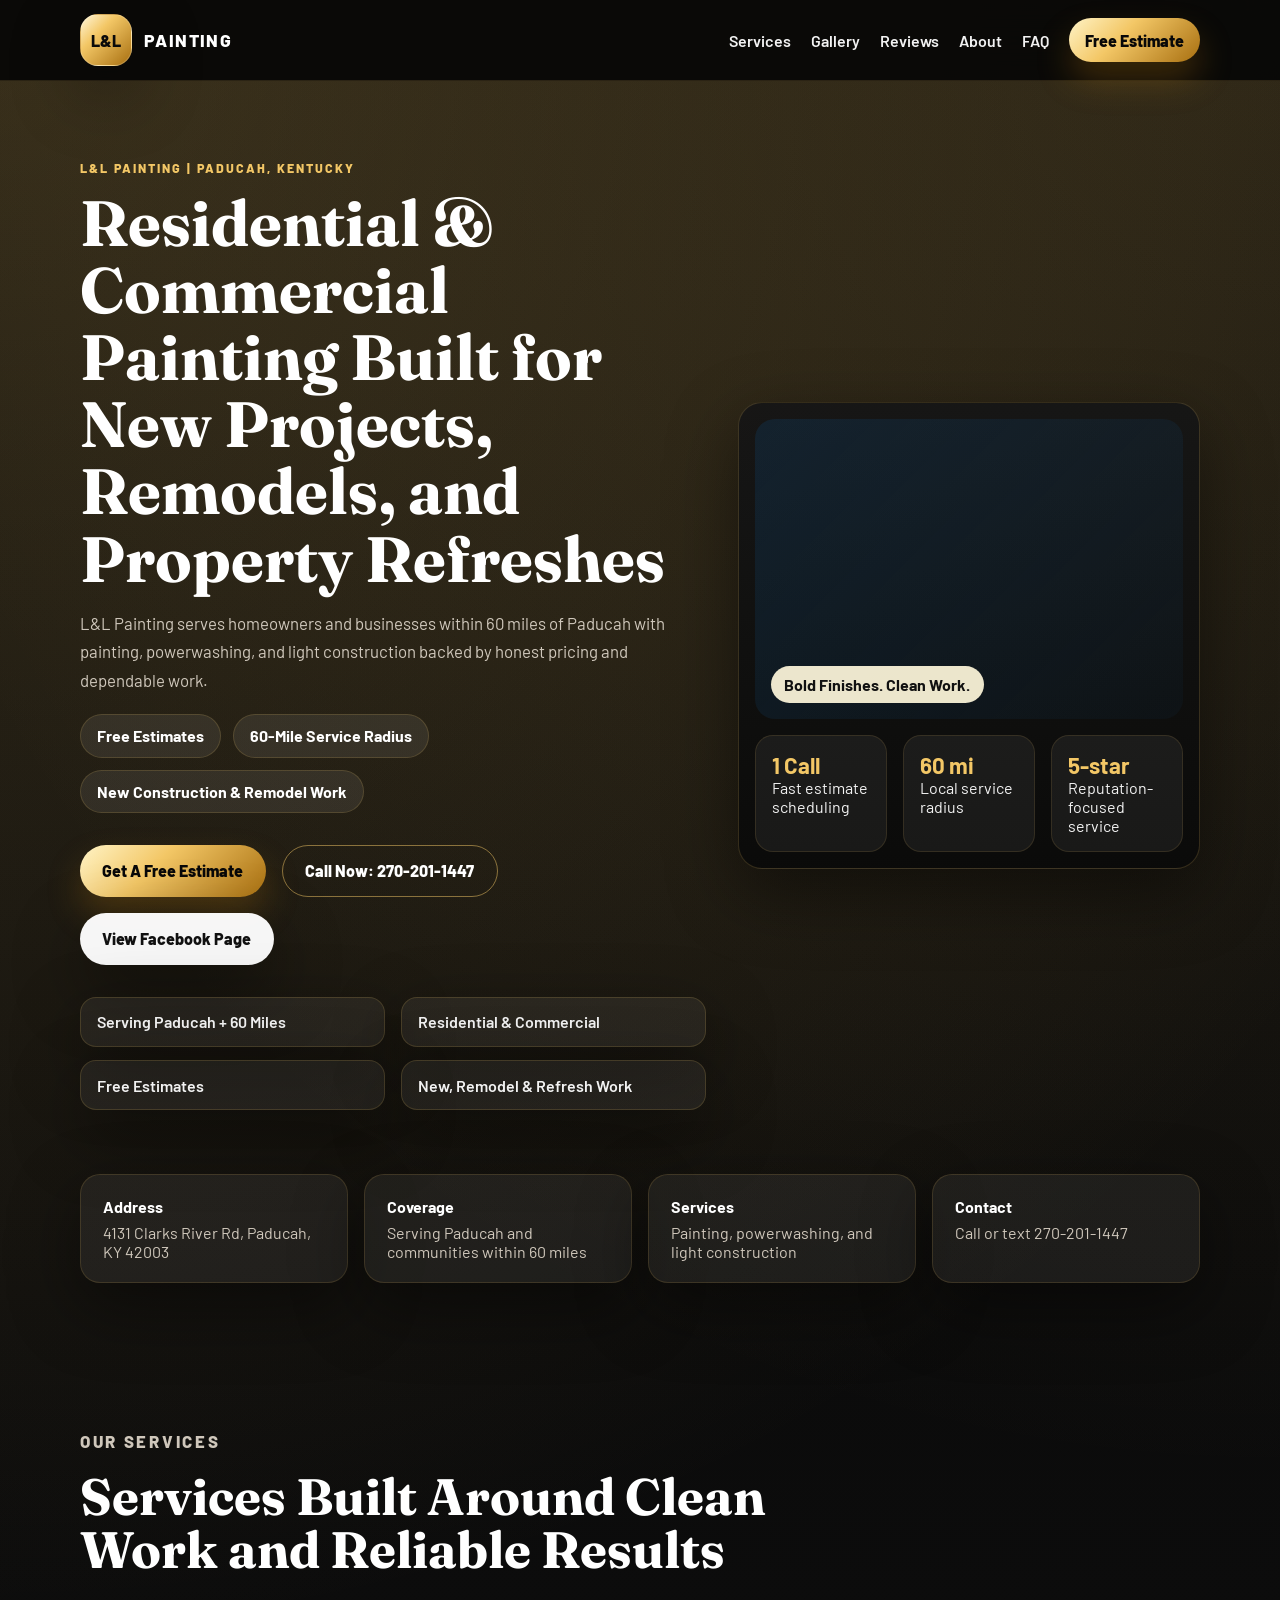
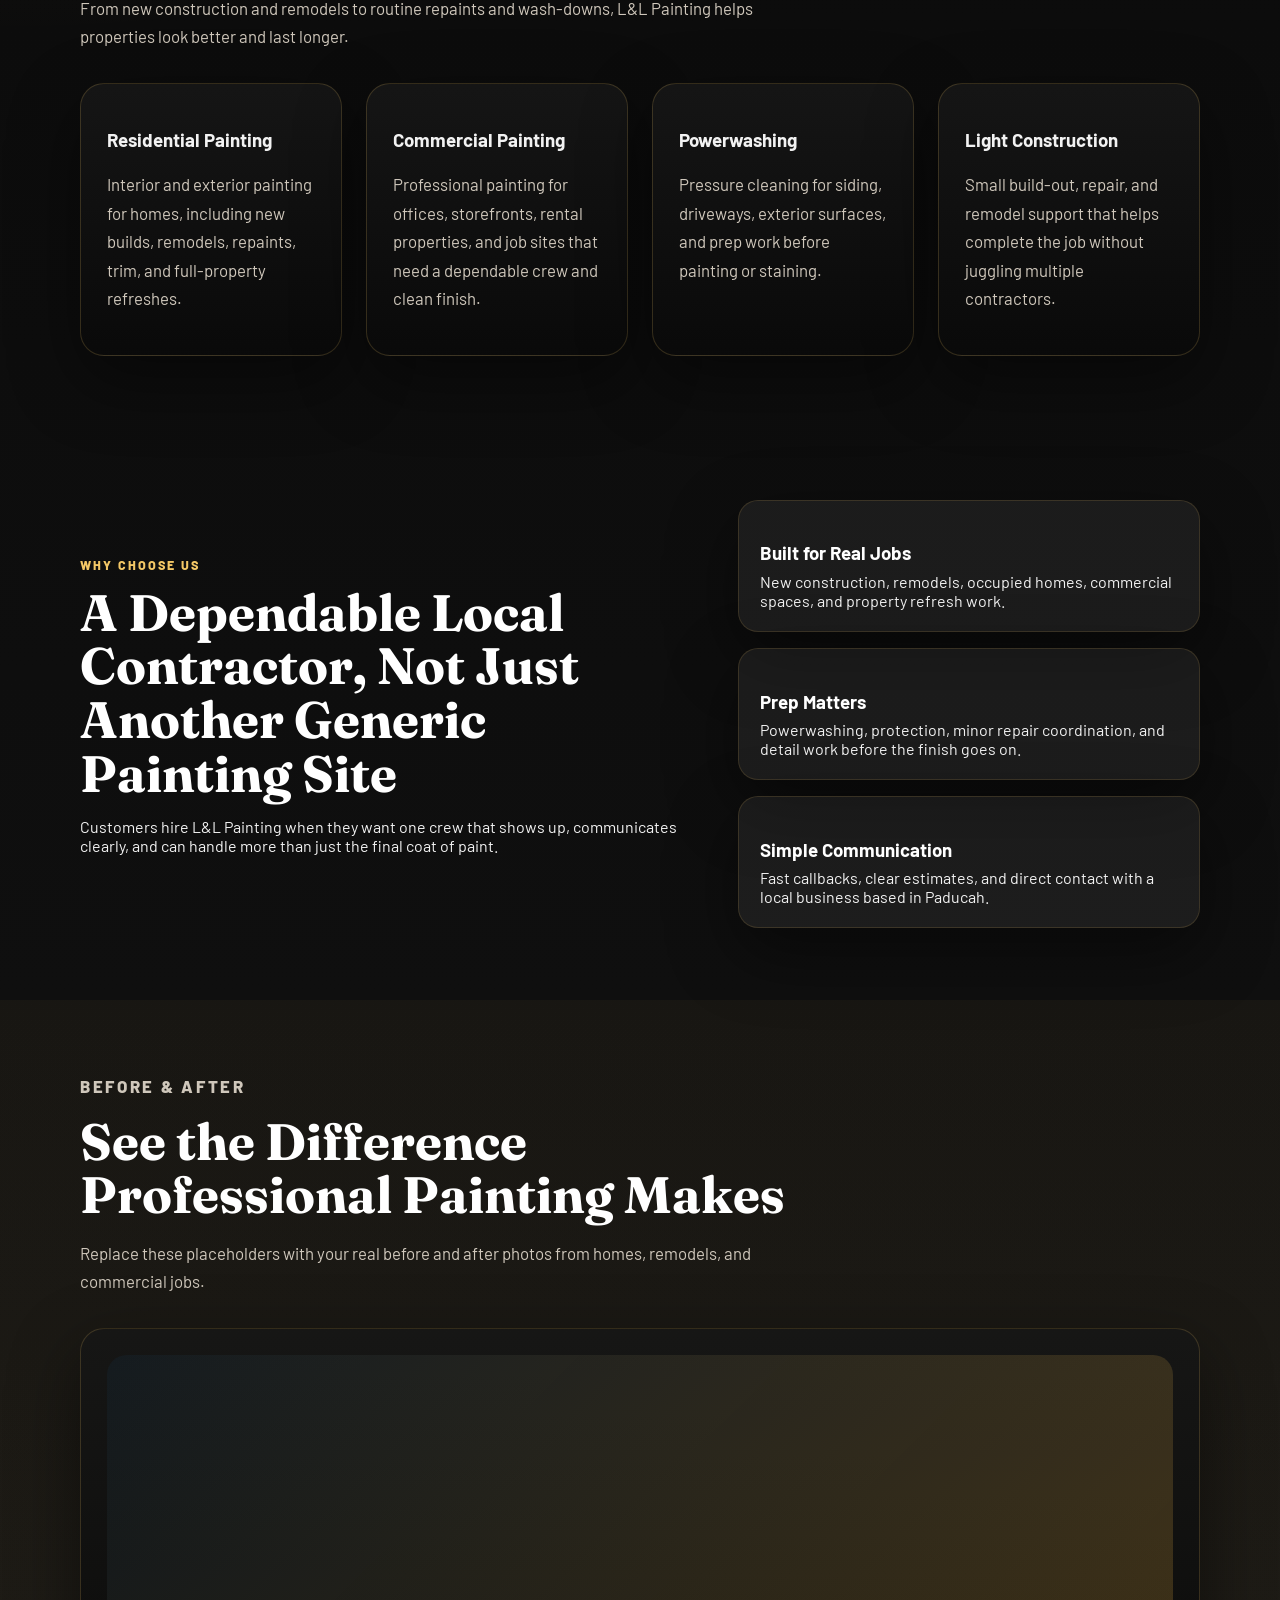
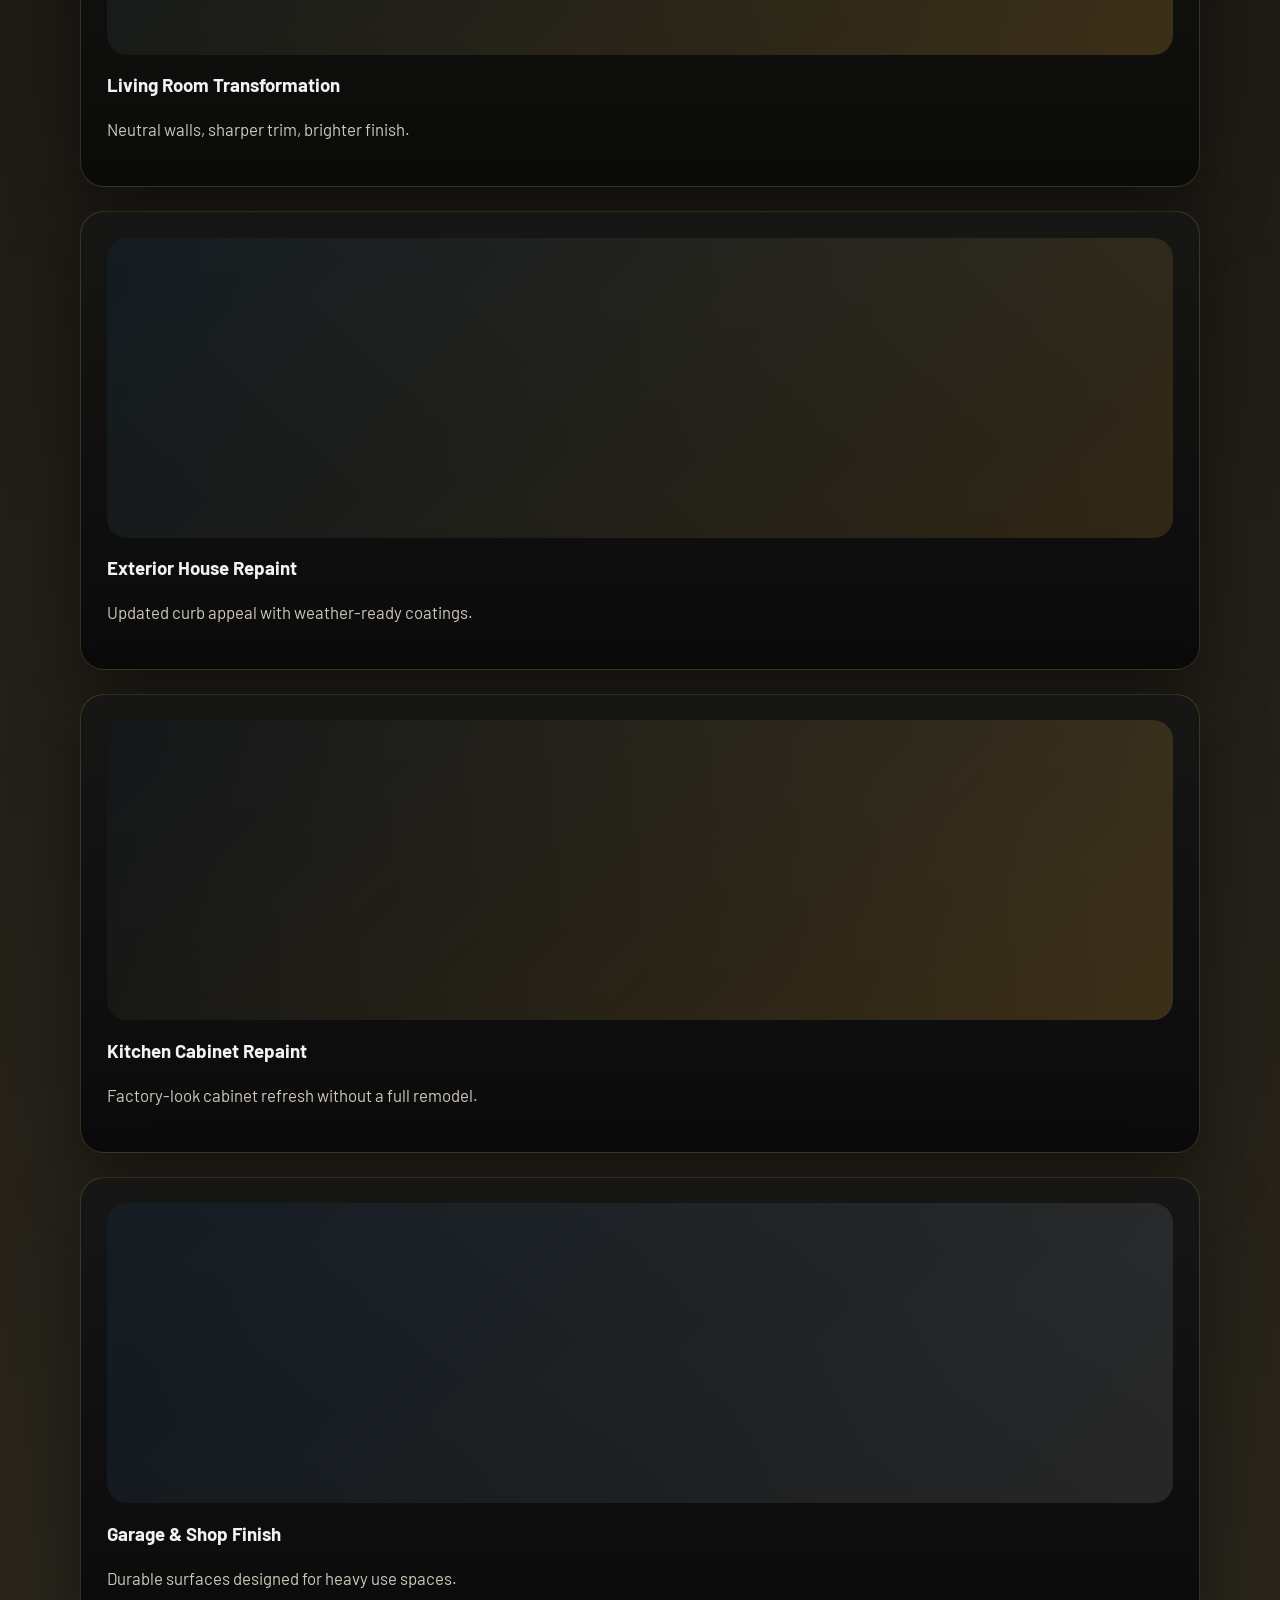
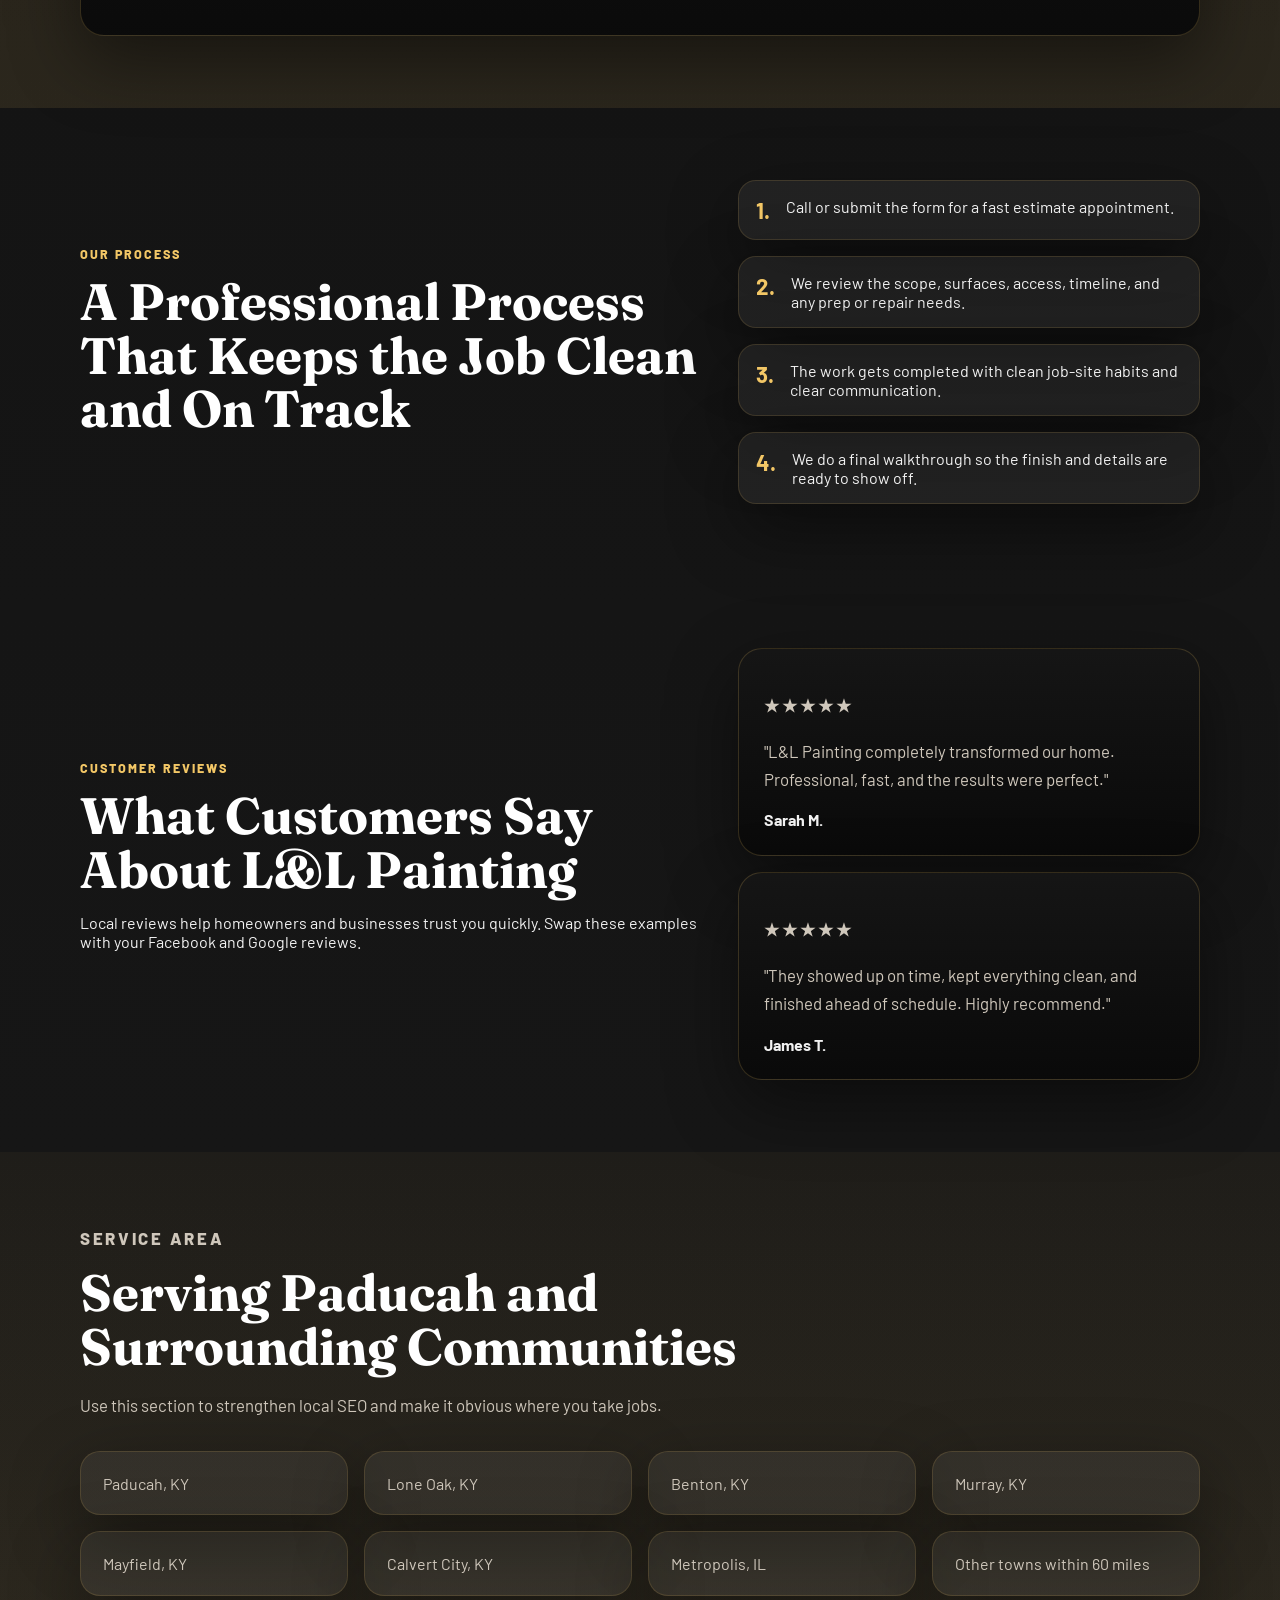
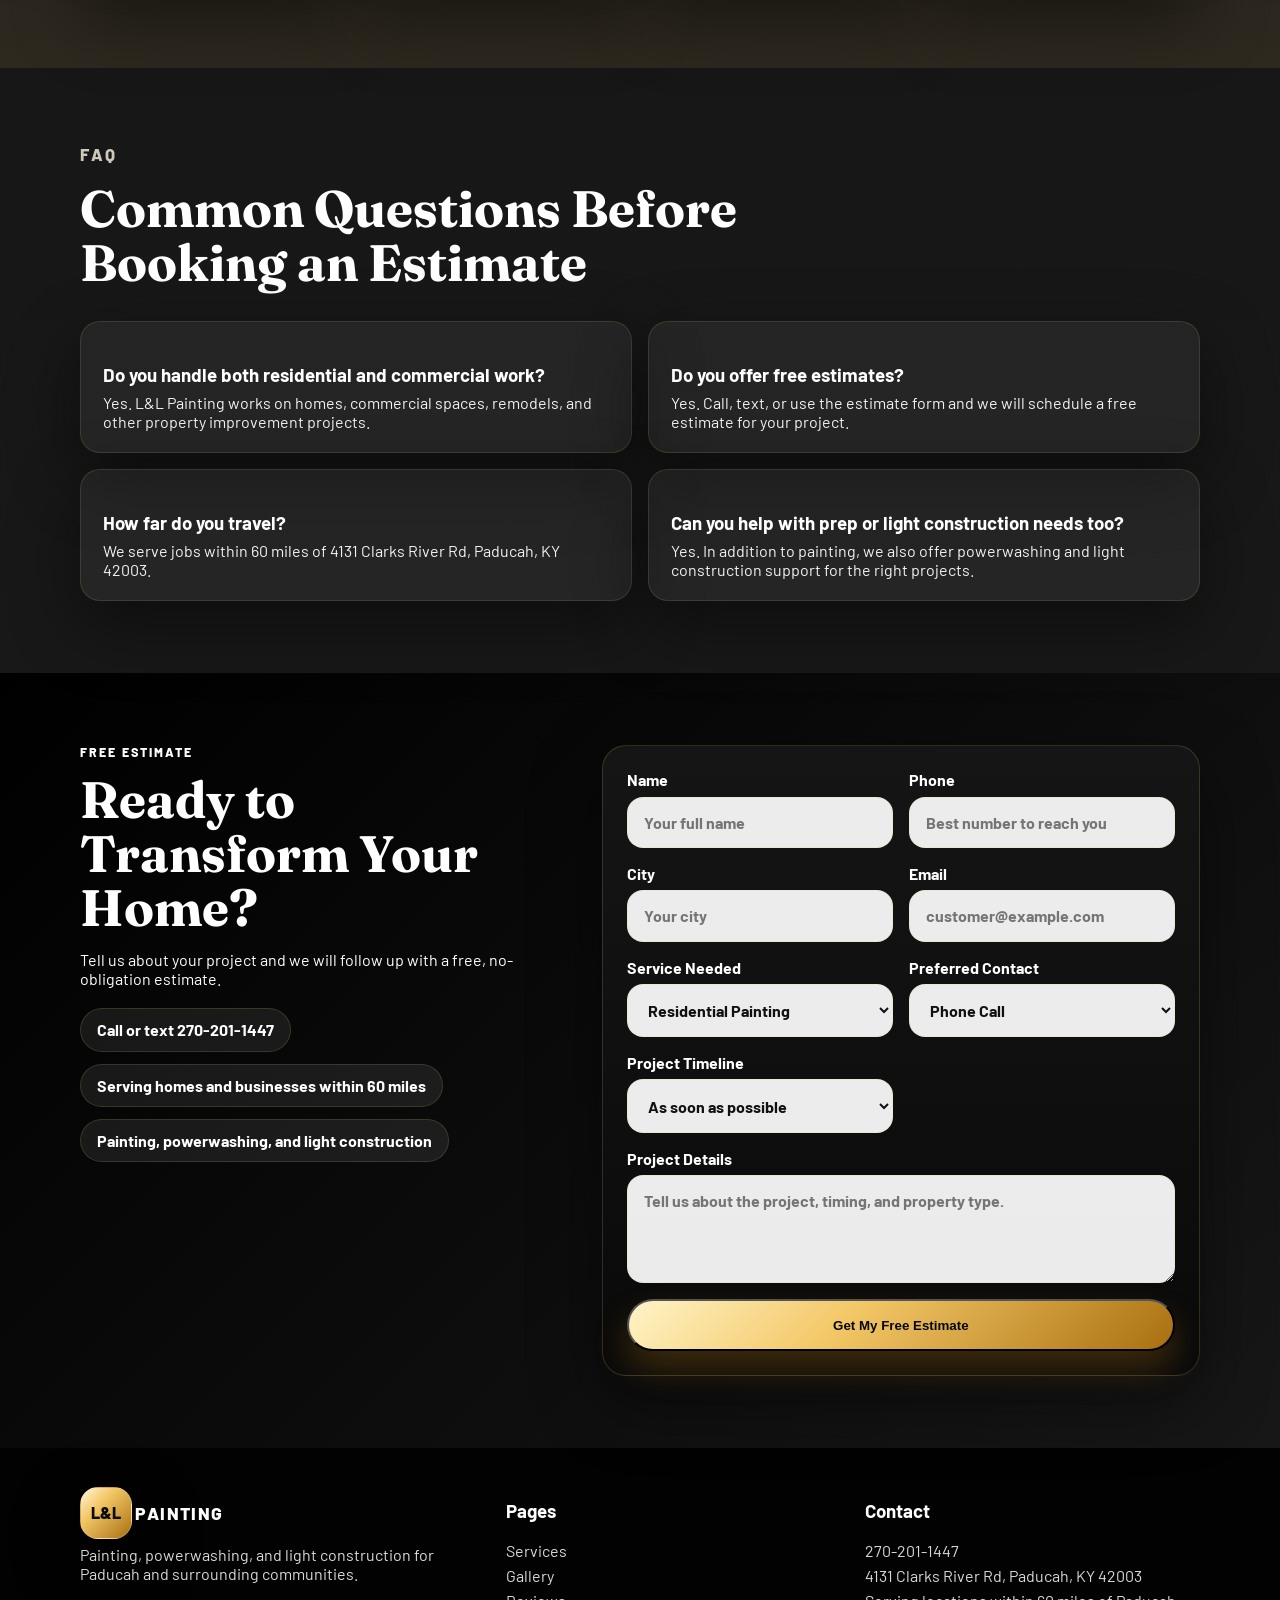
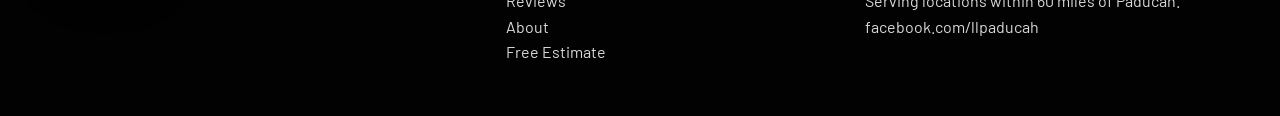
==== index.html @ e2dd5015 "Add files via upload" ====
<!DOCTYPE html>
<html lang="en">
<head>
  <meta charset="UTF-8">
  <meta name="viewport" content="width=device-width, initial-scale=1.0">
  <title>L&amp;L Painting | Painting, Powerwashing &amp; Light Construction in Paducah, KY</title>
  <meta name="description" content="L&amp;L Painting serves Paducah, KY and locations within 60 miles with residential and commercial painting, new and remodel work, powerwashing, and light construction.">
  <meta name="theme-color" content="#103a5d">
  <meta property="og:title" content="L&amp;L Painting | Residential &amp; Commercial Painting in Paducah, KY">
  <meta property="og:description" content="Painting, powerwashing, and light construction for residential and commercial projects within 60 miles of Paducah.">
  <meta property="og:type" content="website">
  <link rel="preconnect" href="https://fonts.googleapis.com">
  <link rel="preconnect" href="https://fonts.gstatic.com" crossorigin>
  <link href="https://fonts.googleapis.com/css2?family=Barlow:wght@400;500;600;700;800&family=Fraunces:wght@600;700&display=swap" rel="stylesheet">
  <link rel="stylesheet" href="styles.css">
  <script type="application/ld+json">
    {
      "@context": "https://schema.org",
      "@type": "HousePainter",
      "name": "L&L Painting",
      "description": "Residential and commercial painting, powerwashing, and light construction in Paducah, Kentucky and surrounding areas within 60 miles.",
      "telephone": "+1-270-201-1447",
      "areaServed": "Within 60 miles of 4131 Clarks River Rd, Paducah, KY 42003",
      "address": {
        "@type": "PostalAddress",
        "streetAddress": "4131 Clarks River Rd",
        "addressLocality": "Paducah",
        "addressRegion": "KY",
        "postalCode": "42003",
        "addressCountry": "US"
      },
      "url": "https://www.llpainting.com"
    }
  </script>
</head>
<body>
  <div class="site-shell">
    <header class="site-header">
      <div class="container nav-wrap">
        <a class="brand" href="index.html">
          <span class="brand-mark">L&amp;L</span>
          <span class="brand-text">Painting</span>
        </a>
        <button class="nav-toggle" type="button" aria-expanded="false" aria-controls="site-nav">
          <span></span>
          <span></span>
          <span></span>
        </button>
        <nav class="site-nav" id="site-nav">
          <a href="services.html">Services</a>
          <a href="gallery.html">Gallery</a>
          <a href="reviews.html">Reviews</a>
          <a href="about.html">About</a>
          <a href="#faq">FAQ</a>
          <a href="estimate.html" class="button button-small">Free Estimate</a>
        </nav>
      </div>
    </header>

    <main>
      <section class="hero">
        <div class="container hero-grid">
          <div class="hero-copy">
            <p class="eyebrow">L&amp;L Painting | Paducah, Kentucky</p>
            <h1>Residential &amp; Commercial Painting Built for New Projects, Remodels, and Property Refreshes</h1>
            <p class="hero-text">L&amp;L Painting serves homeowners and businesses within 60 miles of Paducah with painting, powerwashing, and light construction backed by honest pricing and dependable work.</p>
            <div class="hero-badges">
              <span>Free Estimates</span>
              <span>60-Mile Service Radius</span>
              <span>New Construction &amp; Remodel Work</span>
            </div>
            <div class="hero-actions">
              <a class="button" href="estimate.html">Get A Free Estimate</a>
              <a class="button button-secondary" href="tel:+12702011447">Call Now: 270-201-1447</a>
              <a class="button button-light" href="https://www.facebook.com/llpaducah" target="_blank" rel="noreferrer">View Facebook Page</a>
            </div>
            <ul class="trust-list">
              <li>Serving Paducah + 60 Miles</li>
              <li>Residential &amp; Commercial</li>
              <li>Free Estimates</li>
              <li>New, Remodel &amp; Refresh Work</li>
            </ul>
          </div>
          <div class="hero-card">
            <div class="hero-photo photo-home">
              <span>Bold Finishes. Clean Work.</span>
            </div>
            <div class="hero-stats">
              <article>
                <strong>1 Call</strong>
                <span>Fast estimate scheduling</span>
              </article>
              <article>
                <strong>60 mi</strong>
                <span>Local service radius</span>
              </article>
              <article>
                <strong>5-star</strong>
                <span>Reputation-focused service</span>
              </article>
            </div>
          </div>
        </div>
      </section>

      <section class="section trust-strip">
        <div class="container trust-strip-grid">
          <article>
            <strong>Address</strong>
            <span>4131 Clarks River Rd, Paducah, KY 42003</span>
          </article>
          <article>
            <strong>Coverage</strong>
            <span>Serving Paducah and communities within 60 miles</span>
          </article>
          <article>
            <strong>Services</strong>
            <span>Painting, powerwashing, and light construction</span>
          </article>
          <article>
            <strong>Contact</strong>
            <span>Call or text 270-201-1447</span>
          </article>
        </div>
      </section>

      <section class="section">
        <div class="container">
          <div class="section-heading">
            <p class="eyebrow">Our Services</p>
            <h2>Services Built Around Clean Work and Reliable Results</h2>
            <p>From new construction and remodels to routine repaints and wash-downs, L&amp;L Painting helps properties look better and last longer.</p>
          </div>
          <div class="card-grid four-up">
            <article class="service-card">
              <h3>Residential Painting</h3>
              <p>Interior and exterior painting for homes, including new builds, remodels, repaints, trim, and full-property refreshes.</p>
            </article>
            <article class="service-card">
              <h3>Commercial Painting</h3>
              <p>Professional painting for offices, storefronts, rental properties, and job sites that need a dependable crew and clean finish.</p>
            </article>
            <article class="service-card">
              <h3>Powerwashing</h3>
              <p>Pressure cleaning for siding, driveways, exterior surfaces, and prep work before painting or staining.</p>
            </article>
            <article class="service-card">
              <h3>Light Construction</h3>
              <p>Small build-out, repair, and remodel support that helps complete the job without juggling multiple contractors.</p>
            </article>
          </div>
        </div>
      </section>

      <section class="section">
        <div class="container split">
          <div>
            <p class="eyebrow">Why Choose Us</p>
            <h2>A Dependable Local Contractor, Not Just Another Generic Painting Site</h2>
            <p>Customers hire L&amp;L Painting when they want one crew that shows up, communicates clearly, and can handle more than just the final coat of paint.</p>
          </div>
          <div class="feature-stack">
            <article class="feature-card">
              <h3>Built for Real Jobs</h3>
              <p>New construction, remodels, occupied homes, commercial spaces, and property refresh work.</p>
            </article>
            <article class="feature-card">
              <h3>Prep Matters</h3>
              <p>Powerwashing, protection, minor repair coordination, and detail work before the finish goes on.</p>
            </article>
            <article class="feature-card">
              <h3>Simple Communication</h3>
              <p>Fast callbacks, clear estimates, and direct contact with a local business based in Paducah.</p>
            </article>
          </div>
        </div>
      </section>

      <section class="section section-accent">
        <div class="container">
          <div class="section-heading">
            <p class="eyebrow">Before &amp; After</p>
            <h2>See the Difference Professional Painting Makes</h2>
            <p>Replace these placeholders with your real before and after photos from homes, remodels, and commercial jobs.</p>
          </div>
          <div class="gallery-grid">
            <article class="gallery-card">
              <div class="gallery-photo photo-living"></div>
              <h3>Living Room Transformation</h3>
              <p>Neutral walls, sharper trim, brighter finish.</p>
            </article>
            <article class="gallery-card">
              <div class="gallery-photo photo-exterior"></div>
              <h3>Exterior House Repaint</h3>
              <p>Updated curb appeal with weather-ready coatings.</p>
            </article>
            <article class="gallery-card">
              <div class="gallery-photo photo-cabinet"></div>
              <h3>Kitchen Cabinet Repaint</h3>
              <p>Factory-look cabinet refresh without a full remodel.</p>
            </article>
            <article class="gallery-card">
              <div class="gallery-photo photo-garage"></div>
              <h3>Garage &amp; Shop Finish</h3>
              <p>Durable surfaces designed for heavy use spaces.</p>
            </article>
          </div>
        </div>
      </section>

      <section class="section">
        <div class="container split">
          <div>
            <p class="eyebrow">Our Process</p>
            <h2>A Professional Process That Keeps the Job Clean and On Track</h2>
          </div>
          <div class="steps">
            <article><strong>1.</strong><span>Call or submit the form for a fast estimate appointment.</span></article>
            <article><strong>2.</strong><span>We review the scope, surfaces, access, timeline, and any prep or repair needs.</span></article>
            <article><strong>3.</strong><span>The work gets completed with clean job-site habits and clear communication.</span></article>
            <article><strong>4.</strong><span>We do a final walkthrough so the finish and details are ready to show off.</span></article>
          </div>
        </div>
      </section>

      <section class="section">
        <div class="container split">
          <div>
            <p class="eyebrow">Customer Reviews</p>
            <h2>What Customers Say About L&amp;L Painting</h2>
            <p>Local reviews help homeowners and businesses trust you quickly. Swap these examples with your Facebook and Google reviews.</p>
          </div>
          <div class="review-stack">
            <article class="review-card">
              <p class="stars">★★★★★</p>
              <p>"L&amp;L Painting completely transformed our home. Professional, fast, and the results were perfect."</p>
              <strong>Sarah M.</strong>
            </article>
            <article class="review-card">
              <p class="stars">★★★★★</p>
              <p>"They showed up on time, kept everything clean, and finished ahead of schedule. Highly recommend."</p>
              <strong>James T.</strong>
            </article>
          </div>
        </div>
      </section>

      <section class="section section-accent">
        <div class="container">
          <div class="section-heading">
            <p class="eyebrow">Service Area</p>
            <h2>Serving Paducah and Surrounding Communities</h2>
            <p>Use this section to strengthen local SEO and make it obvious where you take jobs.</p>
          </div>
          <div class="location-grid">
            <article class="location-card">Paducah, KY</article>
            <article class="location-card">Lone Oak, KY</article>
            <article class="location-card">Benton, KY</article>
            <article class="location-card">Murray, KY</article>
            <article class="location-card">Mayfield, KY</article>
            <article class="location-card">Calvert City, KY</article>
            <article class="location-card">Metropolis, IL</article>
            <article class="location-card">Other towns within 60 miles</article>
          </div>
        </div>
      </section>

      <section class="section" id="faq">
        <div class="container">
          <div class="section-heading">
            <p class="eyebrow">FAQ</p>
            <h2>Common Questions Before Booking an Estimate</h2>
          </div>
          <div class="faq-list">
            <article class="faq-card">
              <h3>Do you handle both residential and commercial work?</h3>
              <p>Yes. L&amp;L Painting works on homes, commercial spaces, remodels, and other property improvement projects.</p>
            </article>
            <article class="faq-card">
              <h3>Do you offer free estimates?</h3>
              <p>Yes. Call, text, or use the estimate form and we will schedule a free estimate for your project.</p>
            </article>
            <article class="faq-card">
              <h3>How far do you travel?</h3>
              <p>We serve jobs within 60 miles of 4131 Clarks River Rd, Paducah, KY 42003.</p>
            </article>
            <article class="faq-card">
              <h3>Can you help with prep or light construction needs too?</h3>
              <p>Yes. In addition to painting, we also offer powerwashing and light construction support for the right projects.</p>
            </article>
          </div>
        </div>
      </section>

      <section class="section section-dark">
        <div class="container cta-band">
          <div>
            <p class="eyebrow">Free Estimate</p>
            <h2>Ready to Transform Your Home?</h2>
            <p>Tell us about your project and we will follow up with a free, no-obligation estimate.</p>
            <ul class="cta-points">
              <li>Call or text 270-201-1447</li>
              <li>Serving homes and businesses within 60 miles</li>
              <li>Painting, powerwashing, and light construction</li>
            </ul>
          </div>
          <form class="lead-form" action="https://formsubmit.co/qrcmaxon@gmail.com" method="POST">
            <input type="hidden" name="_subject" value="New L&L Painting Lead">
            <input type="hidden" name="_captcha" value="false">
            <label>
              Name
              <input type="text" name="name" placeholder="Your full name" required>
            </label>
            <label>
              Phone
              <input type="tel" name="phone" placeholder="Best number to reach you" required>
            </label>
            <label>
              City
              <input type="text" name="city" placeholder="Your city" required>
            </label>
            <label>
              Email
              <input type="email" name="email" placeholder="customer@example.com">
            </label>
            <label>
              Service Needed
              <select name="service">
                <option>Residential Painting</option>
                <option>Commercial Painting</option>
                <option>New Construction Painting</option>
                <option>Remodel Painting</option>
                <option>Powerwashing</option>
                <option>Light Construction</option>
              </select>
            </label>
            <label>
              Preferred Contact
              <select name="preferred_contact">
                <option>Phone Call</option>
                <option>Text Message</option>
                <option>Email</option>
              </select>
            </label>
            <label>
              Project Timeline
              <select name="timeline">
                <option>As soon as possible</option>
                <option>Within 2 weeks</option>
                <option>This month</option>
                <option>Just gathering quotes</option>
              </select>
            </label>
            <label class="full-width">
              Project Details
              <textarea name="details" rows="4" placeholder="Tell us about the project, timing, and property type."></textarea>
            </label>
            <button class="button full-width" type="submit">Get My Free Estimate</button>
          </form>
        </div>
      </section>
    </main>

    <footer class="site-footer">
      <div class="container footer-grid">
        <div>
          <a class="brand" href="index.html">
            <span class="brand-mark">L&amp;L</span>
            <span class="brand-text">Painting</span>
          </a>
          <p>Painting, powerwashing, and light construction for Paducah and surrounding communities.</p>
        </div>
        <div>
          <h3>Pages</h3>
          <a href="services.html">Services</a>
          <a href="gallery.html">Gallery</a>
          <a href="reviews.html">Reviews</a>
          <a href="about.html">About</a>
          <a href="estimate.html">Free Estimate</a>
        </div>
        <div>
          <h3>Contact</h3>
          <a href="tel:+12702011447">270-201-1447</a>
          <p>4131 Clarks River Rd, Paducah, KY 42003</p>
          <p>Serving locations within 60 miles of Paducah.</p>
          <a href="https://www.facebook.com/llpaducah" target="_blank" rel="noreferrer">facebook.com/llpaducah</a>
        </div>
      </div>
    </footer>
  </div>
  <div class="mobile-cta">
    <a href="tel:+12702011447">Call Now</a>
    <a href="sms:+12702011447">Text Quote</a>
    <a href="estimate.html">Free Estimate</a>
  </div>
  <script src="script.js"></script>
</body>
</html>
---- styles.css ----
:root {
  --navy: #d8ae49;
  --navy-deep: #050505;
  --gold: #f3c766;
  --gold-deep: #a86f10;
  --cream: #171717;
  --white: #ffffff;
  --ink: #f2f2f2;
  --muted: #cfc7bb;
  --line: rgba(243, 199, 102, 0.18);
  --shadow: 0 24px 70px rgba(0, 0, 0, 0.45);
  --radius: 24px;
}

* {
  box-sizing: border-box;
}

html {
  scroll-behavior: smooth;
}

body {
  margin: 0;
  font-family: "Barlow", sans-serif;
  color: var(--ink);
  background:
    radial-gradient(circle at top left, rgba(243, 199, 102, 0.2), transparent 20%),
    radial-gradient(circle at top right, rgba(243, 199, 102, 0.14), transparent 18%),
    linear-gradient(180deg, #070707 0%, #111111 40%, #1a1a1a 100%);
}

a {
  color: inherit;
  text-decoration: none;
}

img {
  max-width: 100%;
}

.container {
  width: min(1120px, calc(100% - 2rem));
  margin: 0 auto;
}

.narrow {
  width: min(760px, 100%);
}

.site-header {
  position: sticky;
  top: 0;
  z-index: 20;
  background: rgba(6, 6, 6, 0.9);
  backdrop-filter: blur(18px);
  border-bottom: 1px solid rgba(243, 199, 102, 0.14);
}

.compact {
  position: relative;
}

.nav-wrap {
  display: flex;
  align-items: center;
  justify-content: space-between;
  gap: 1rem;
  min-height: 80px;
}

.brand {
  display: inline-flex;
  align-items: center;
  gap: 0.75rem;
  font-weight: 800;
  letter-spacing: 0.02em;
}

.brand-mark {
  display: inline-grid;
  place-items: center;
  width: 52px;
  height: 52px;
  border-radius: 18px;
  background: linear-gradient(135deg, #fff7db 0%, var(--gold) 35%, var(--gold-deep) 100%);
  color: #0a0a0a;
  box-shadow: var(--shadow);
  border: 1px solid rgba(255, 255, 255, 0.18);
}

.brand-text {
  font-size: 1.1rem;
  color: var(--white);
  text-transform: uppercase;
  letter-spacing: 0.08em;
}

.site-nav {
  display: flex;
  align-items: center;
  gap: 1.25rem;
  font-weight: 600;
}

.site-nav a.active {
  color: var(--gold);
}

.nav-toggle {
  display: none;
  border: 0;
  background: transparent;
  padding: 0;
}

.nav-toggle span {
  display: block;
  width: 26px;
  height: 3px;
  margin: 4px 0;
  border-radius: 99px;
  background: var(--gold);
}

.hero,
.page-hero {
  padding: 5rem 0 4rem;
}

.hero-grid,
.split {
  display: grid;
  grid-template-columns: 1.15fr 0.85fr;
  gap: 2rem;
  align-items: center;
}

.hero-copy h1,
.page-hero h1,
.section h2,
.detail-card h2 {
  margin: 0;
  font-family: "Fraunces", serif;
  line-height: 1.05;
  color: var(--white);
}

.hero-copy h1 {
  font-size: clamp(2.8rem, 5vw, 5rem);
}

.page-hero h1,
.section h2 {
  font-size: clamp(2rem, 4vw, 3.2rem);
}

.eyebrow {
  margin: 0 0 0.85rem;
  color: var(--gold);
  text-transform: uppercase;
  letter-spacing: 0.16em;
  font-weight: 800;
  font-size: 0.78rem;
}

.hero-text,
.section-heading p,
.detail-card p,
.page-hero p,
.review-card p,
.gallery-card p,
.service-card p {
  color: var(--muted);
  font-size: 1.05rem;
  line-height: 1.7;
}

.hero-actions,
.stacked-actions {
  display: flex;
  flex-wrap: wrap;
  gap: 1rem;
  margin: 2rem 0;
}

.hero-badges,
.mini-trust,
.cta-points {
  display: flex;
  flex-wrap: wrap;
  gap: 0.75rem;
  padding: 0;
  margin: 1.25rem 0 0;
  list-style: none;
}

.hero-badges span,
.mini-trust span,
.cta-points li {
  display: inline-flex;
  align-items: center;
  padding: 0.7rem 1rem;
  border-radius: 999px;
  background: rgba(255, 255, 255, 0.08);
  border: 1px solid rgba(243, 199, 102, 0.16);
  color: var(--white);
  font-weight: 700;
}

.button {
  display: inline-flex;
  align-items: center;
  justify-content: center;
  min-height: 52px;
  padding: 0.9rem 1.4rem;
  border-radius: 999px;
  background: linear-gradient(135deg, #fff4c7 0%, var(--gold) 40%, var(--gold-deep) 100%);
  color: #080808;
  font-weight: 800;
  box-shadow: 0 18px 34px rgba(168, 111, 16, 0.32);
}

.button-secondary {
  background: transparent;
  color: var(--white);
  border: 1px solid rgba(243, 199, 102, 0.5);
  box-shadow: none;
}

.button-light {
  background: rgba(255, 255, 255, 0.96);
  color: #111111;
  box-shadow: var(--shadow);
}

.button-small {
  min-height: 44px;
  padding: 0.7rem 1rem;
}

.trust-list,
.check-list {
  display: grid;
  grid-template-columns: repeat(2, minmax(0, 1fr));
  gap: 0.85rem 1rem;
  padding: 0;
  margin: 1.5rem 0 0;
  list-style: none;
}

.trust-list li,
.check-list li {
  padding: 0.9rem 1rem;
  border-radius: 16px;
  background: rgba(255, 255, 255, 0.06);
  border: 1px solid rgba(243, 199, 102, 0.16);
  box-shadow: var(--shadow);
  font-weight: 600;
}

.hero-card,
.detail-card,
.service-card,
.gallery-card,
.review-card,
.lead-form {
  border-radius: var(--radius);
  background: linear-gradient(180deg, rgba(22, 22, 22, 0.96), rgba(10, 10, 10, 0.96));
  border: 1px solid var(--line);
  box-shadow: var(--shadow);
}

.hero-card {
  padding: 1rem;
}

.hero-photo,
.gallery-photo {
  position: relative;
  min-height: 300px;
  border-radius: 20px;
  overflow: hidden;
  background-size: cover;
  background-position: center;
}

.hero-photo span {
  position: absolute;
  left: 1rem;
  bottom: 1rem;
  padding: 0.55rem 0.85rem;
  border-radius: 999px;
  background: rgba(255, 248, 220, 0.92);
  color: #111111;
  font-weight: 700;
}

.photo-home {
  background:
    linear-gradient(135deg, rgba(16, 58, 93, 0.35), rgba(16, 58, 93, 0.1)),
    url("https://images.unsplash.com/photo-1505693416388-ac5ce068fe85?auto=format&fit=crop&w=1200&q=80");
}

.photo-living {
  background:
    linear-gradient(135deg, rgba(16, 58, 93, 0.15), rgba(243, 181, 63, 0.2)),
    url("https://images.unsplash.com/photo-1505693416388-ac5ce068fe85?auto=format&fit=crop&w=1200&q=80");
}

.photo-exterior {
  background:
    linear-gradient(135deg, rgba(16, 58, 93, 0.18), rgba(243, 181, 63, 0.15)),
    url("https://images.unsplash.com/photo-1576941089067-2de3c901e126?auto=format&fit=crop&w=1200&q=80");
}

.photo-cabinet {
  background:
    linear-gradient(135deg, rgba(10, 39, 64, 0.12), rgba(243, 181, 63, 0.2)),
    url("https://images.unsplash.com/photo-1484154218962-a197022b5858?auto=format&fit=crop&w=1200&q=80");
}

.photo-garage {
  background:
    linear-gradient(135deg, rgba(16, 58, 93, 0.18), rgba(255, 255, 255, 0.1)),
    url("https://images.unsplash.com/photo-1513694203232-719a280e022f?auto=format&fit=crop&w=1200&q=80");
}

.hero-stats {
  display: grid;
  grid-template-columns: repeat(3, 1fr);
  gap: 1rem;
  padding: 1rem 0 0;
}

.hero-stats article {
  padding: 1rem;
  border-radius: 18px;
  background: rgba(255, 255, 255, 0.06);
  border: 1px solid rgba(243, 199, 102, 0.12);
}

.hero-stats strong,
.steps strong {
  display: block;
  color: var(--gold);
  font-size: 1.4rem;
}

.section {
  padding: 4.5rem 0;
}

.trust-strip {
  padding-top: 0;
}

.trust-strip-grid {
  display: grid;
  grid-template-columns: repeat(4, minmax(0, 1fr));
  gap: 1rem;
}

.trust-strip-grid article,
.feature-card,
.faq-card,
.location-card {
  padding: 1.35rem;
  border-radius: 20px;
  background: rgba(255, 255, 255, 0.06);
  border: 1px solid rgba(243, 199, 102, 0.14);
  box-shadow: var(--shadow);
}

.trust-strip-grid strong,
.feature-card h3,
.faq-card h3 {
  display: block;
  margin-bottom: 0.45rem;
  color: var(--white);
}

.trust-strip-grid span,
.location-card {
  color: var(--muted);
}

.section-accent {
  background: linear-gradient(180deg, rgba(243, 199, 102, 0.04), rgba(243, 199, 102, 0.1));
}

.section-dark {
  background: linear-gradient(135deg, #000000, #171717);
  color: var(--white);
}

.section-dark h2,
.section-dark p,
.section-dark .eyebrow {
  color: var(--white);
}

.section-heading {
  max-width: 740px;
  margin-bottom: 2rem;
}

.card-grid,
.gallery-grid {
  display: grid;
  gap: 1.5rem;
}

.four-up {
  grid-template-columns: repeat(4, minmax(0, 1fr));
}

.three-up {
  grid-template-columns: repeat(3, minmax(0, 1fr));
}

.two-up {
  grid-template-columns: repeat(2, minmax(0, 1fr));
}

.service-card,
.gallery-card,
.review-card,
.detail-card {
  padding: 1.6rem;
}

.feature-stack,
.faq-list,
.location-grid {
  display: grid;
  gap: 1rem;
}

.faq-list {
  grid-template-columns: repeat(2, minmax(0, 1fr));
}

.location-grid {
  grid-template-columns: repeat(4, minmax(0, 1fr));
}

.review-stack {
  display: grid;
  gap: 1rem;
}

.stars {
  letter-spacing: 0.18em;
  color: var(--gold);
  font-weight: 800;
}

.lead-form {
  display: grid;
  grid-template-columns: repeat(2, minmax(0, 1fr));
  gap: 1rem;
  padding: 1.5rem;
  color: var(--white);
}

.lead-form.light {
  color: var(--ink);
}

.lead-form label {
  display: grid;
  gap: 0.45rem;
  font-weight: 700;
}

.lead-form input,
.lead-form select,
.lead-form textarea {
  width: 100%;
  padding: 0.95rem 1rem;
  border: 1px solid rgba(243, 199, 102, 0.18);
  border-radius: 16px;
  font: inherit;
  background: rgba(255, 255, 255, 0.92);
  color: #111111;
}

.feature-card p,
.faq-card p {
  margin: 0;
}

.lead-form.light input,
.lead-form.light select,
.lead-form.light textarea {
  border-color: rgba(16, 58, 93, 0.12);
}

.full-width {
  grid-column: 1 / -1;
}

.cta-band {
  display: grid;
  grid-template-columns: 0.9fr 1.1fr;
  gap: 2rem;
  align-items: start;
}

.steps {
  display: grid;
  gap: 1rem;
}

.steps article {
  display: flex;
  gap: 1rem;
  align-items: start;
  padding: 1rem 1.1rem;
  border-radius: 18px;
  background: rgba(255, 255, 255, 0.06);
  border: 1px solid rgba(243, 199, 102, 0.14);
  box-shadow: var(--shadow);
}

.site-footer {
  padding: 2rem 0 3rem;
  background: #020202;
  color: rgba(255, 255, 255, 0.85);
}

.footer-grid {
  display: grid;
  grid-template-columns: 1.2fr 1fr 1fr;
  gap: 1.5rem;
}

.site-footer h3 {
  color: var(--white);
}

.site-footer a,
.site-footer p {
  display: block;
  margin: 0.4rem 0;
}

.mobile-cta {
  position: fixed;
  left: 0;
  right: 0;
  bottom: 0;
  z-index: 30;
  display: none;
  grid-template-columns: repeat(3, 1fr);
  gap: 1px;
  background: rgba(243, 199, 102, 0.25);
  box-shadow: 0 -12px 30px rgba(0, 0, 0, 0.35);
}

.mobile-cta a {
  display: grid;
  place-items: center;
  min-height: 56px;
  background: #0b0b0b;
  color: var(--white);
  font-weight: 800;
}

@media (max-width: 920px) {
  .hero-grid,
  .split,
  .cta-band,
  .four-up,
  .three-up,
  .two-up,
  .footer-grid,
  .trust-strip-grid,
  .faq-list,
  .location-grid {
    grid-template-columns: 1fr;
  }

  .site-nav {
    position: absolute;
    top: 80px;
    right: 1rem;
    left: 1rem;
    display: none;
    flex-direction: column;
    align-items: stretch;
    padding: 1rem;
    border-radius: 24px;
    background: rgba(8, 8, 8, 0.98);
    border: 1px solid var(--line);
    box-shadow: var(--shadow);
  }

  .site-nav.open {
    display: flex;
  }

  .nav-toggle {
    display: block;
  }

  .trust-list,
  .check-list,
  .lead-form {
    grid-template-columns: 1fr;
  }
}

@media (max-width: 640px) {
  .hero,
  .page-hero,
  .section {
    padding: 3.5rem 0;
  }

  .hero-copy h1 {
    font-size: 2.5rem;
  }

  .hero-stats {
    grid-template-columns: 1fr;
  }

  .mobile-cta {
    display: grid;
  }

  body {
    padding-bottom: 56px;
  }
}
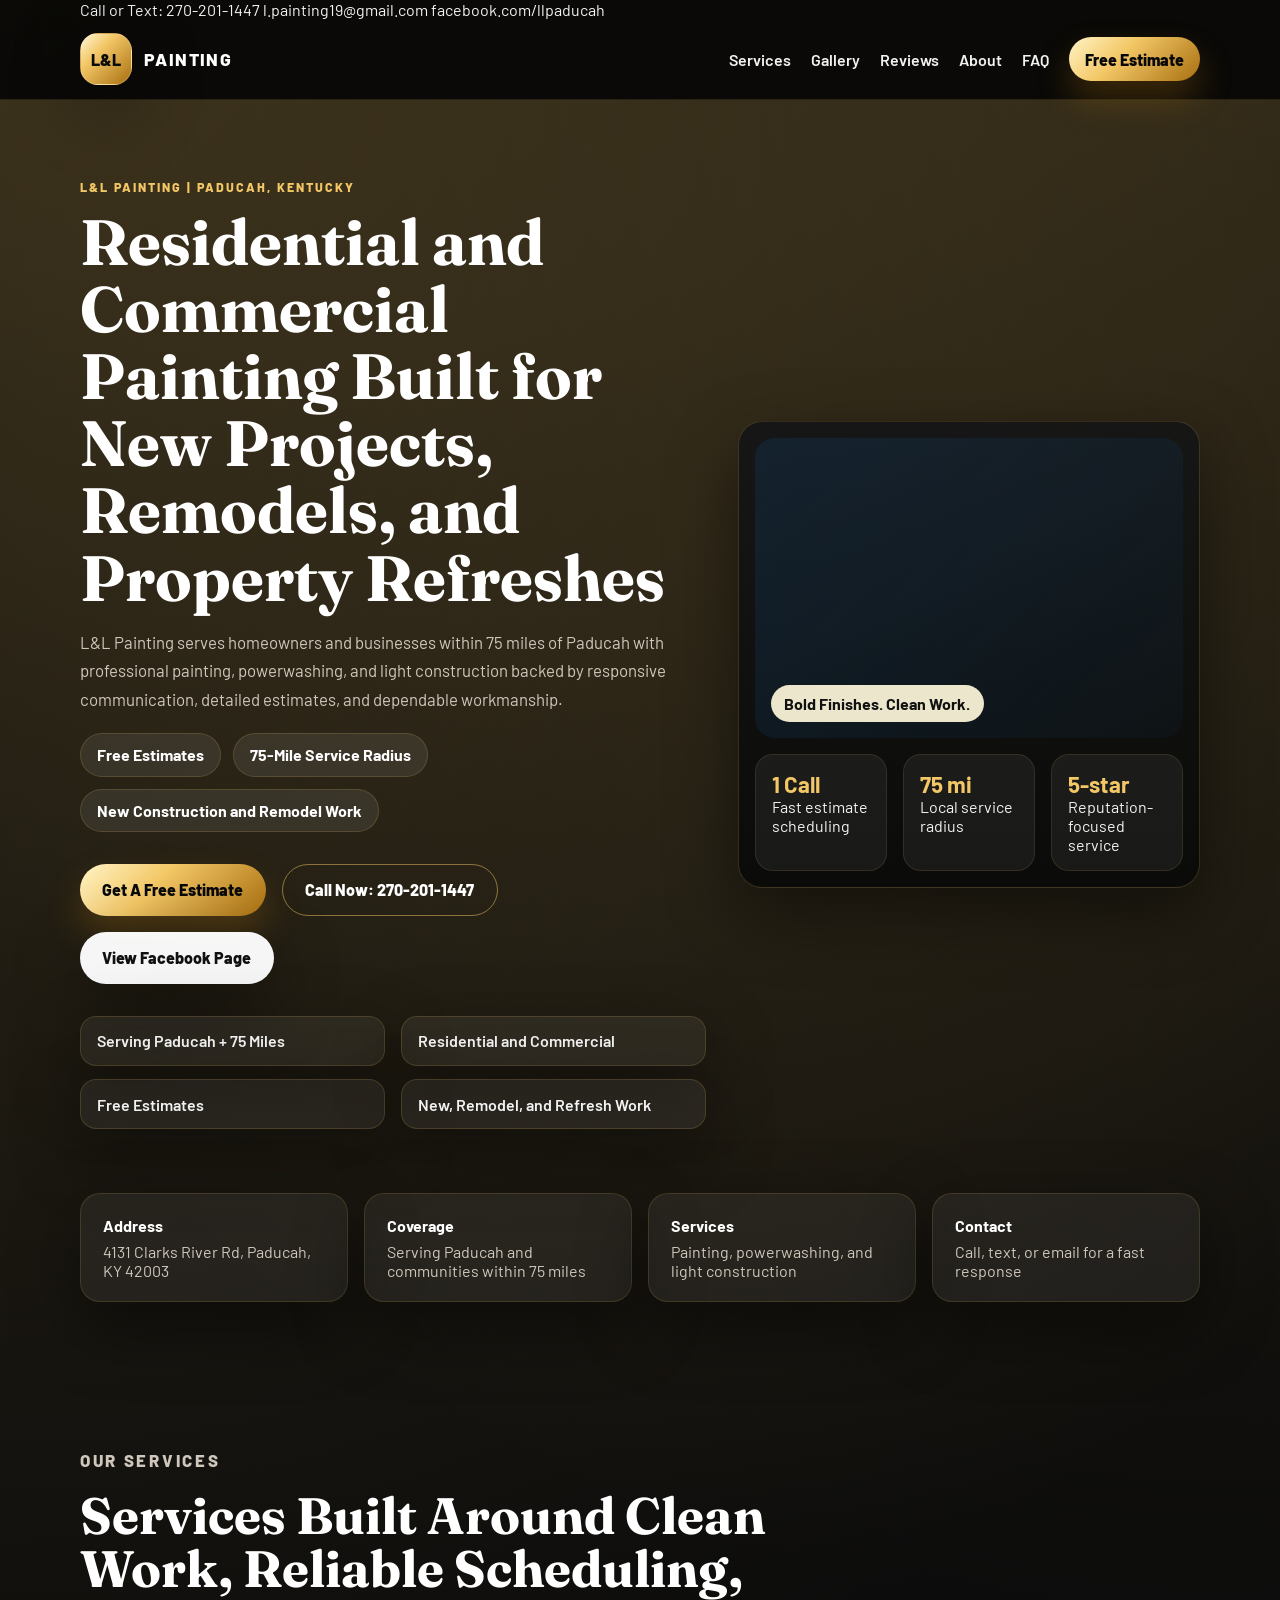
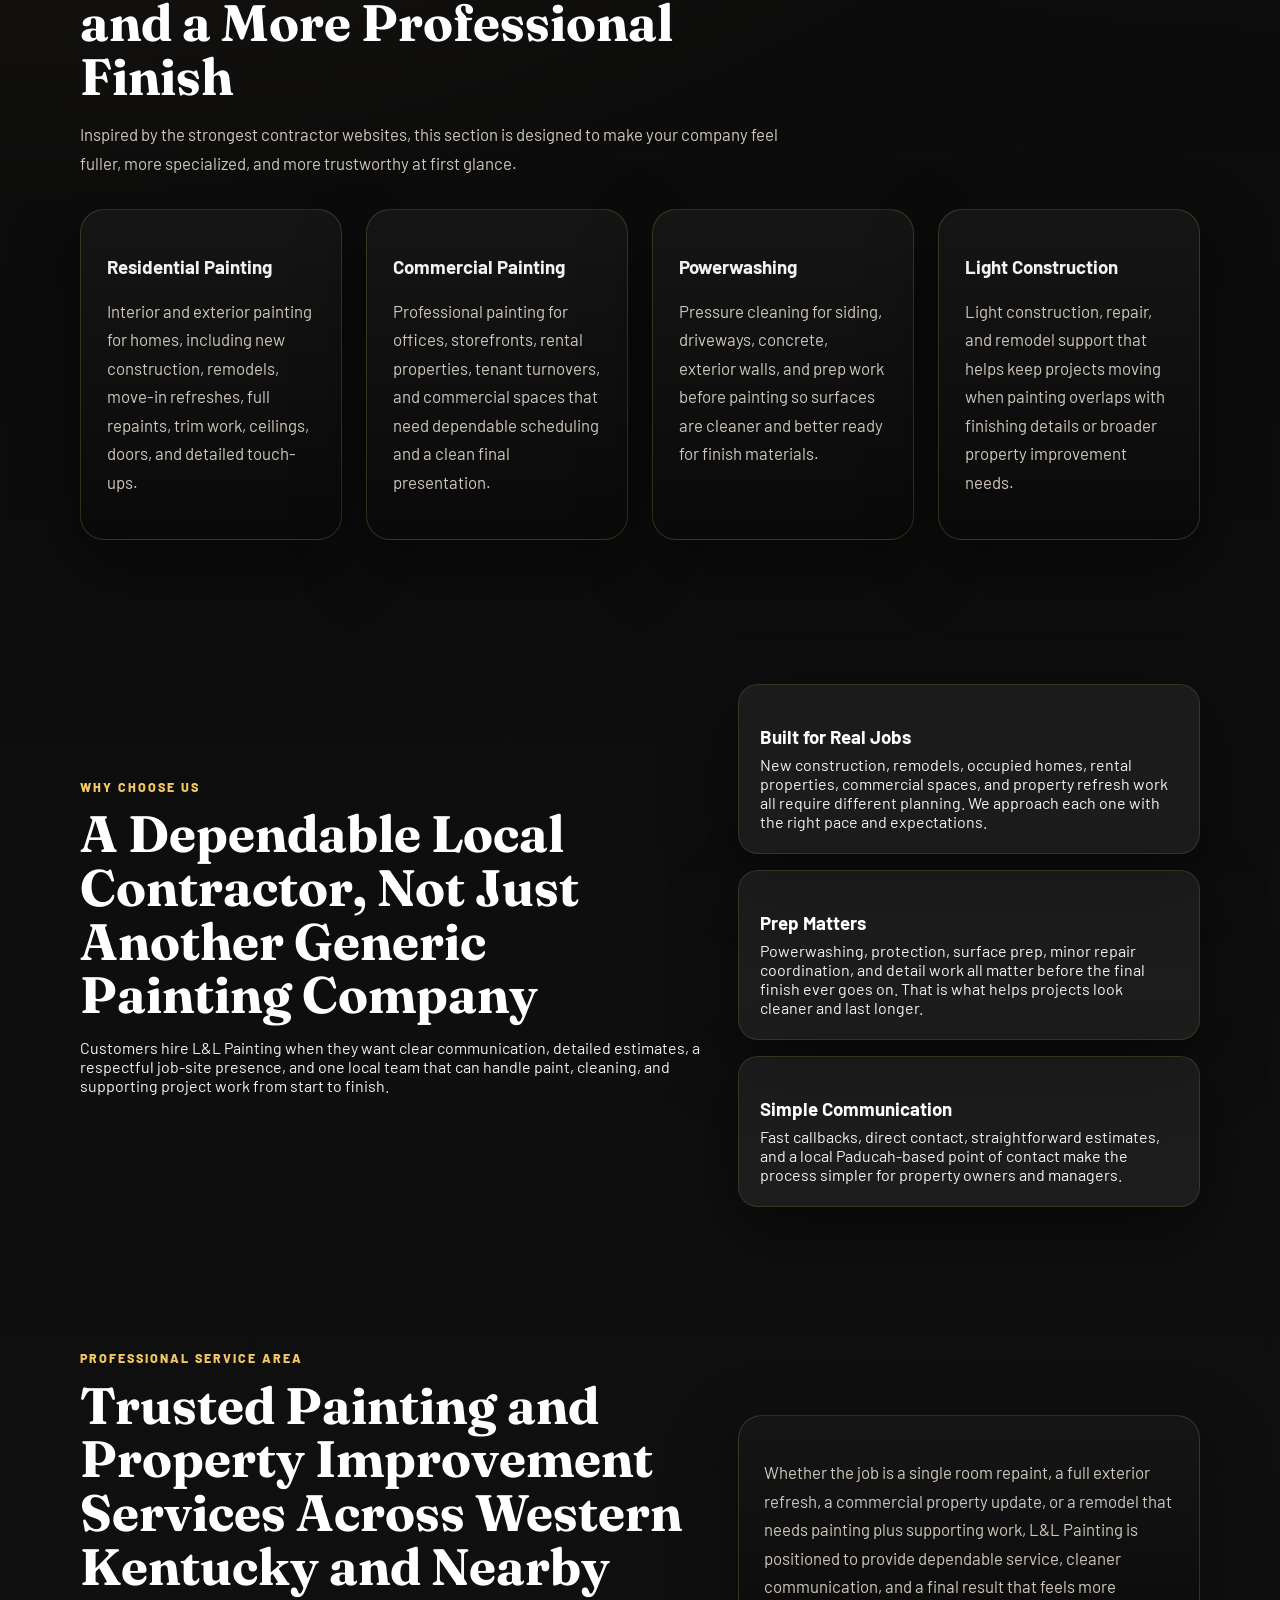
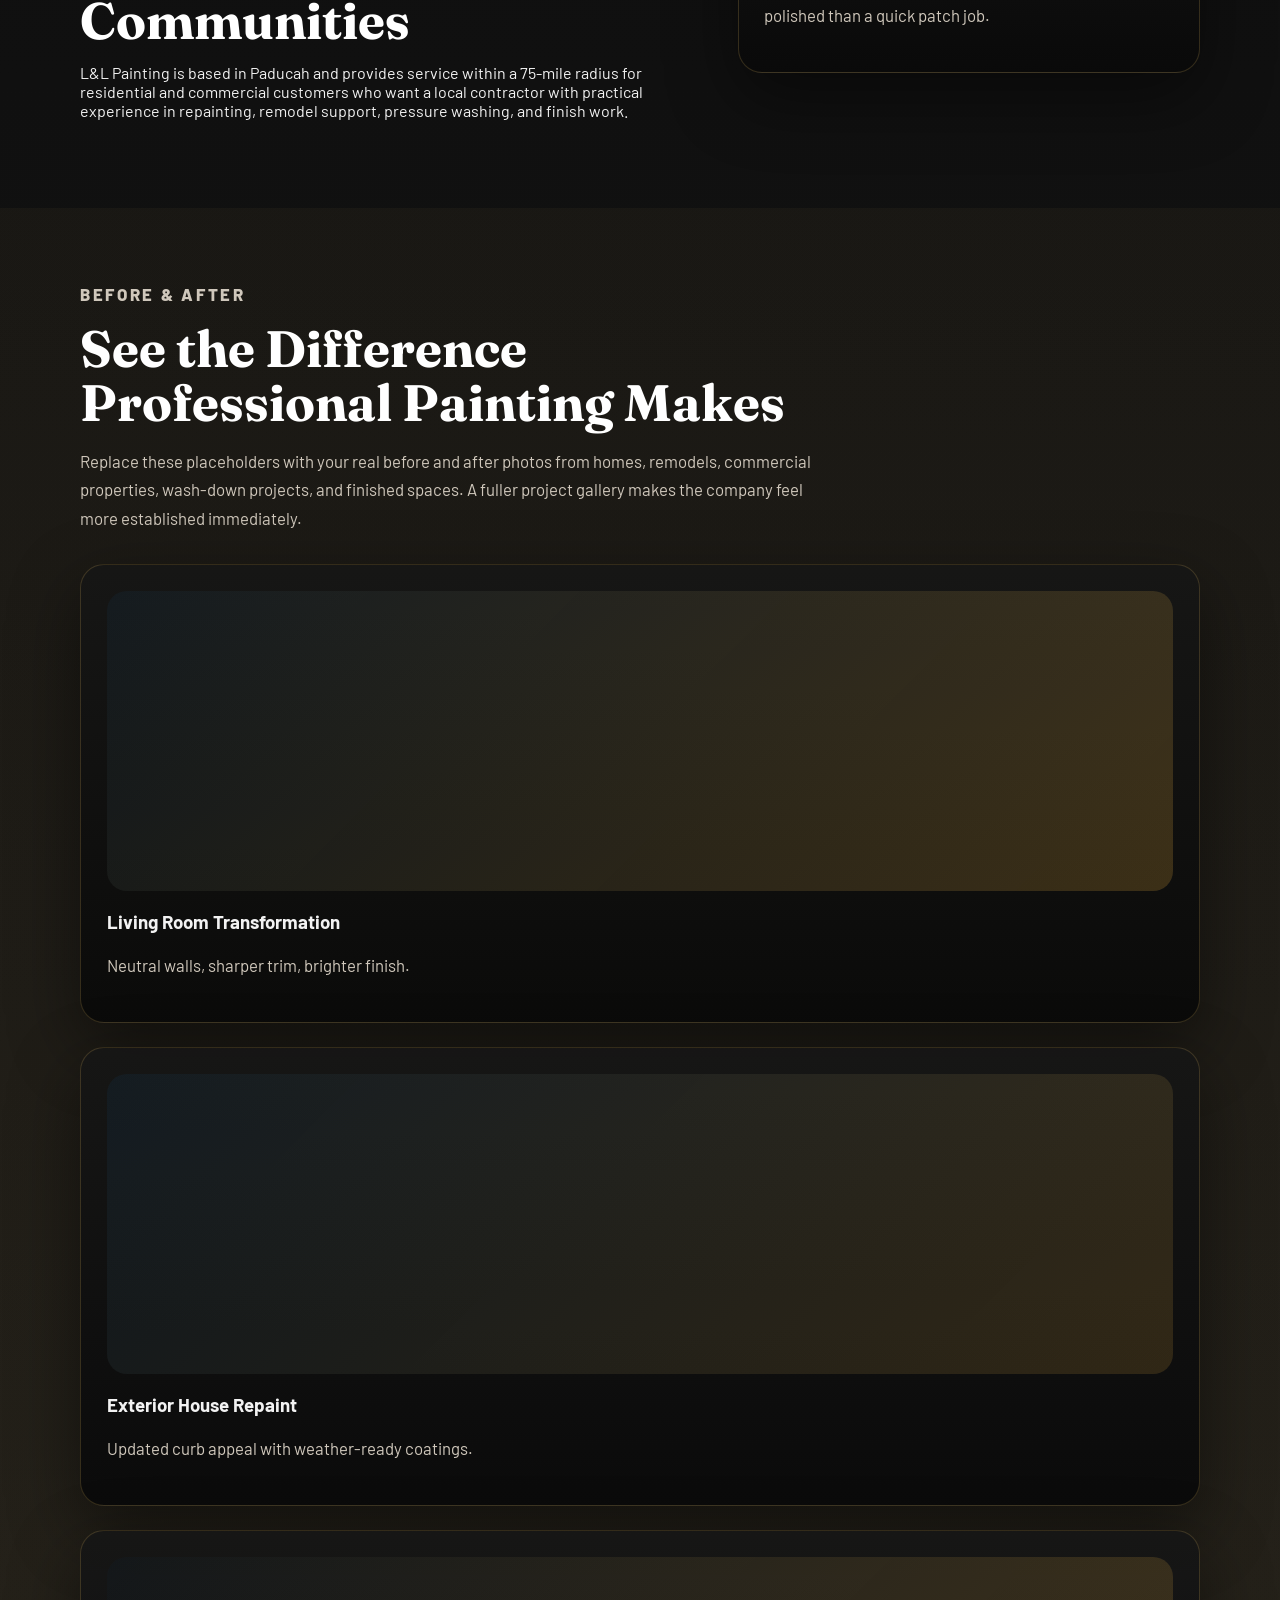
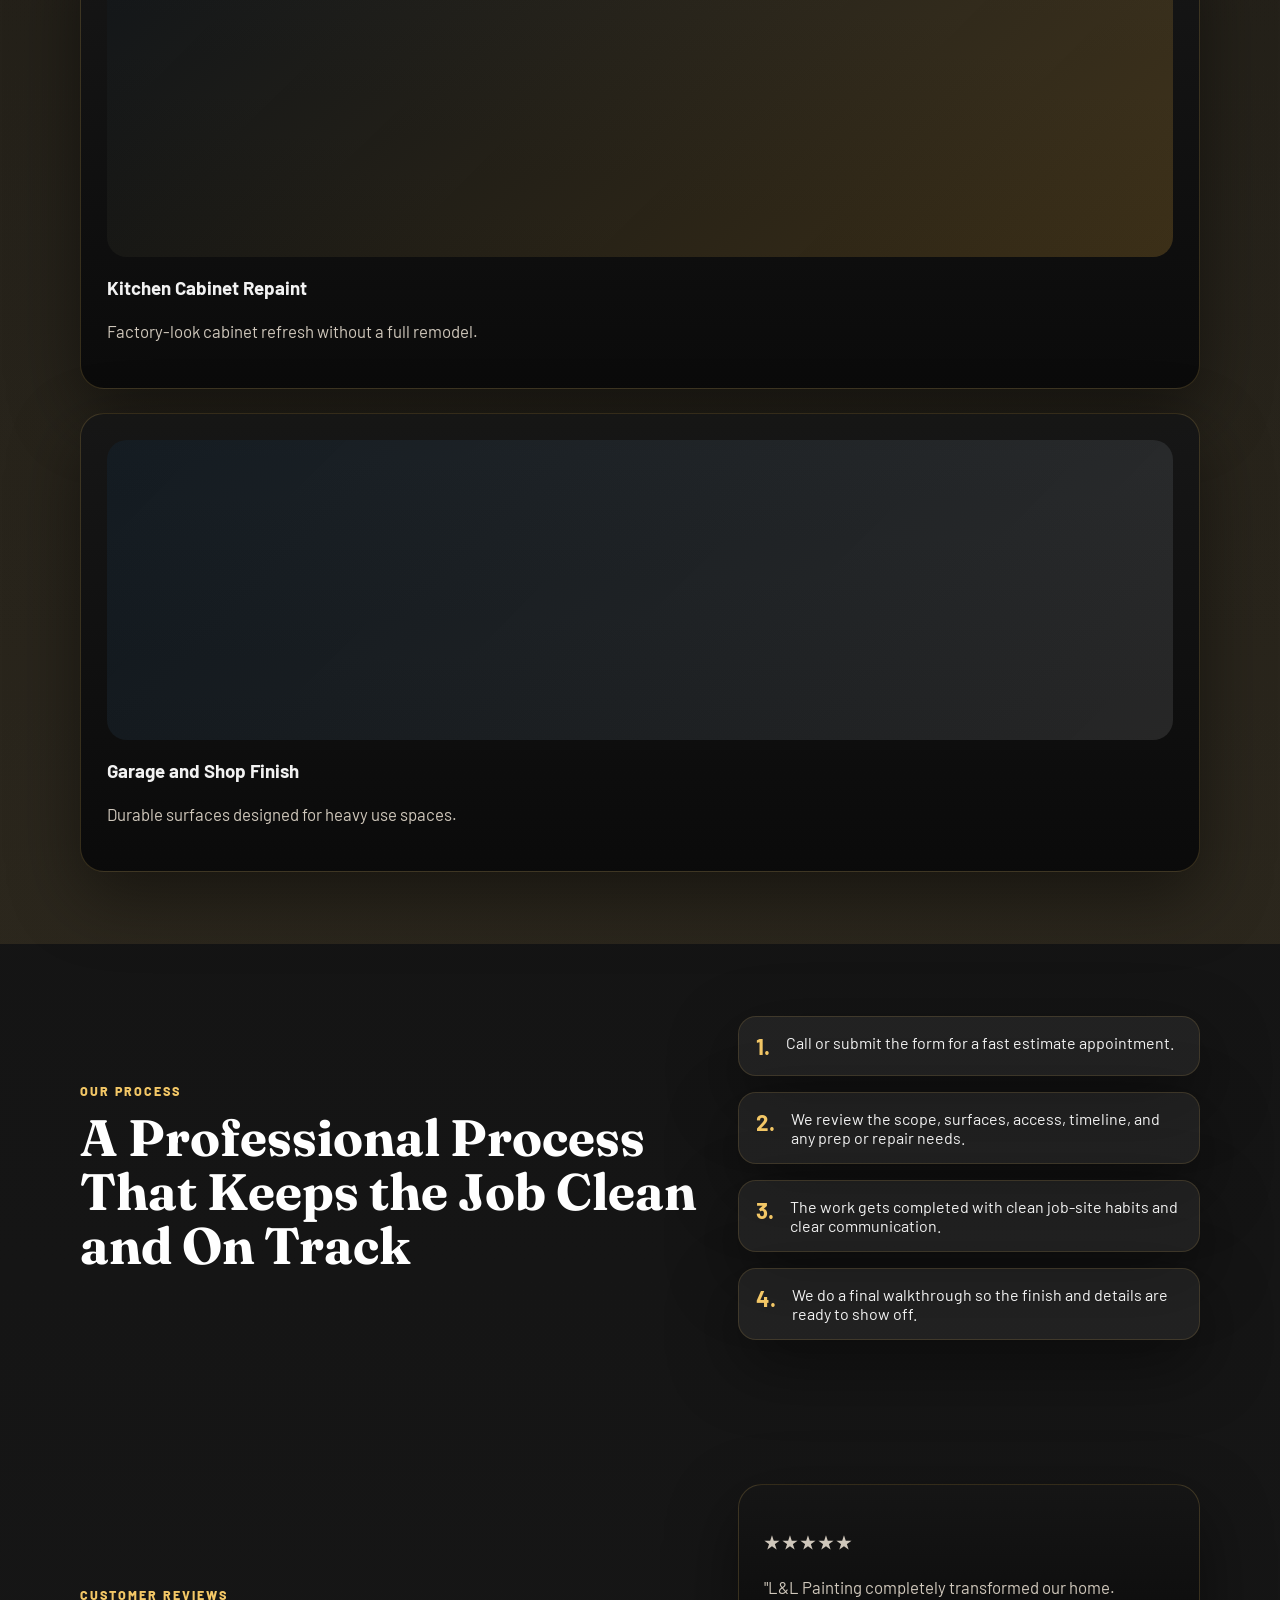
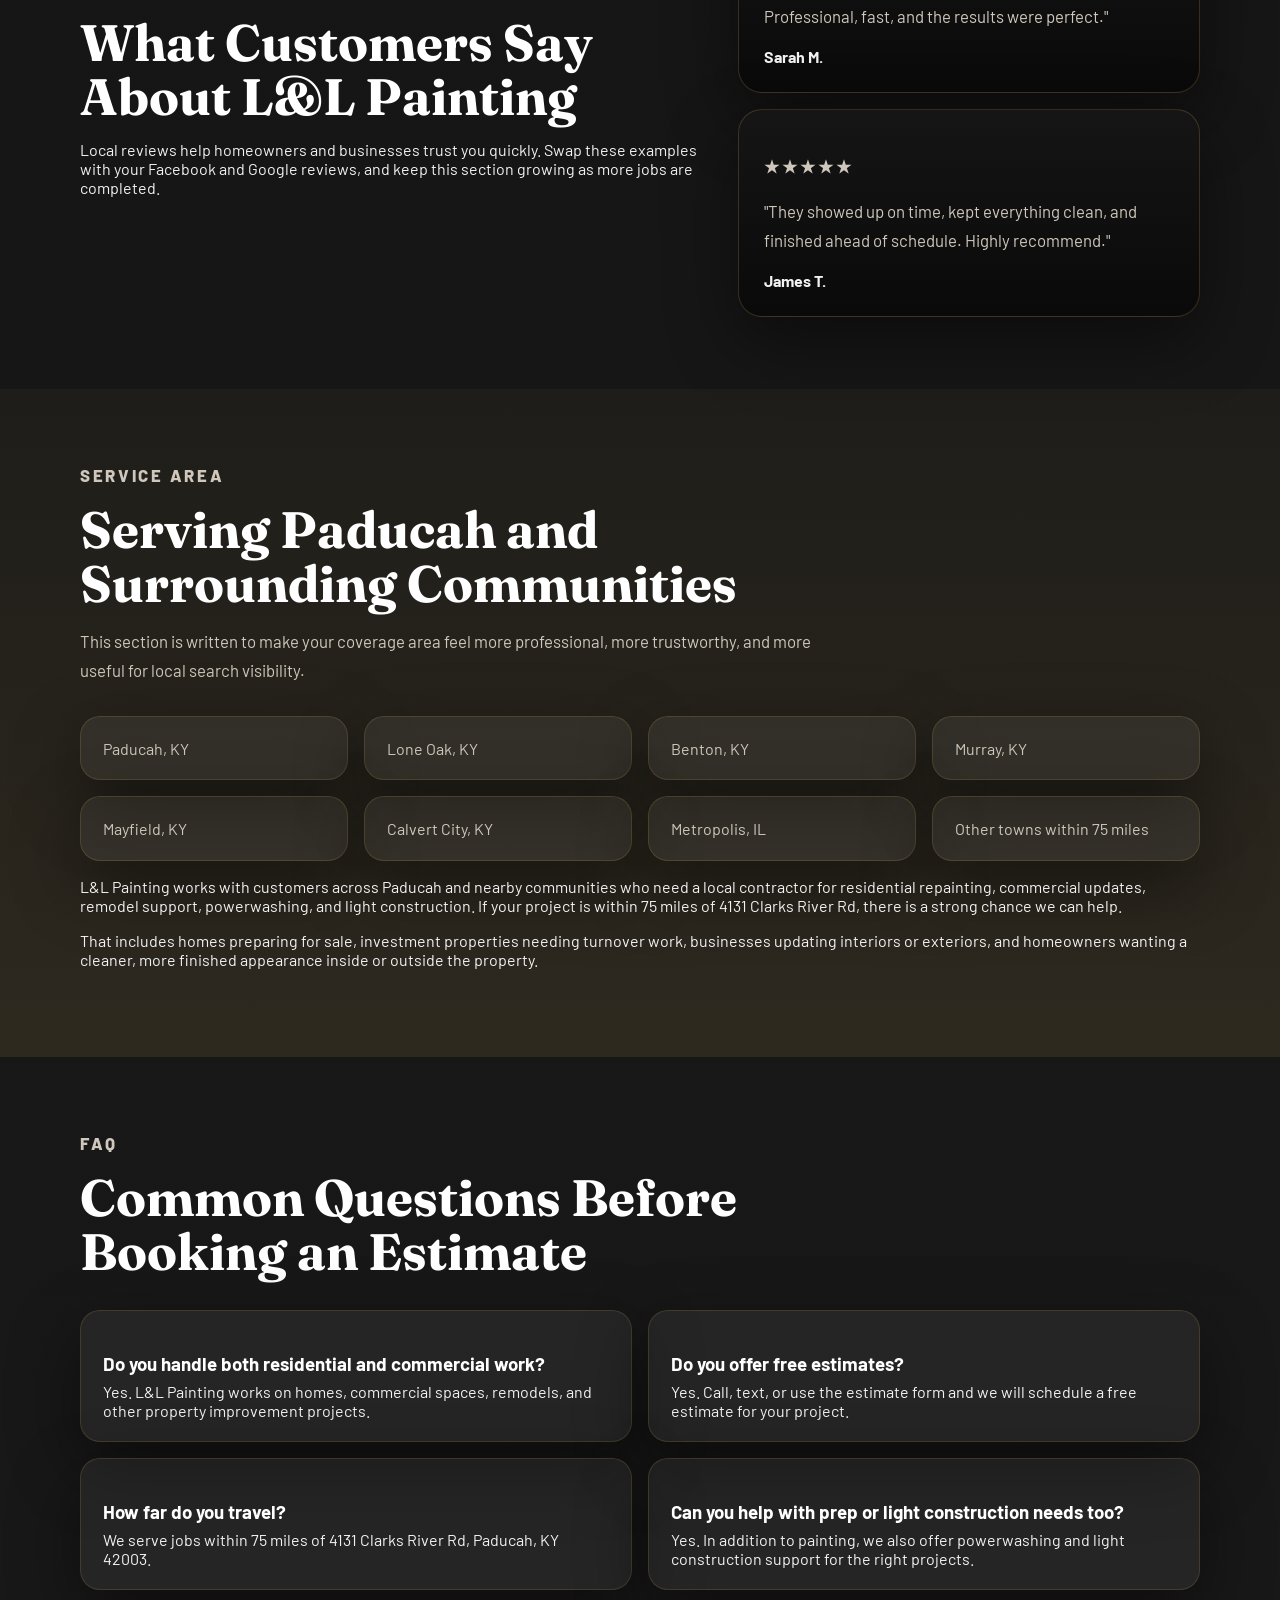
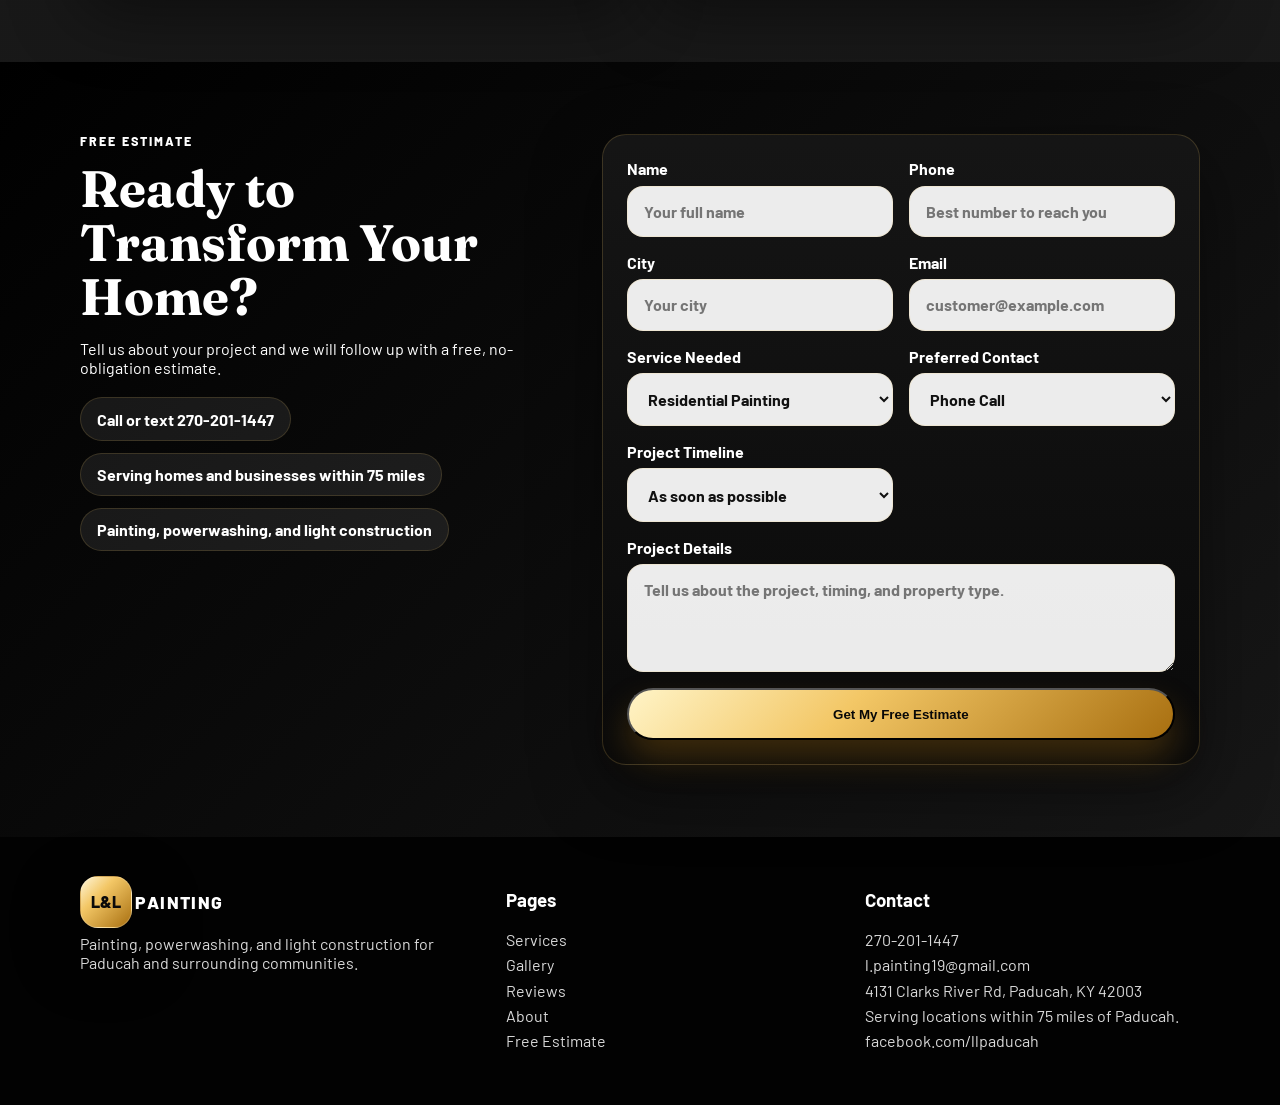
==== commit 4794c0d8: "Add files via upload" ====
--- a/index.html
+++ b/index.html
@@ -4,10 +4,10 @@
   <meta charset="UTF-8">
   <meta name="viewport" content="width=device-width, initial-scale=1.0">
   <title>L&amp;L Painting | Painting, Powerwashing &amp; Light Construction in Paducah, KY</title>
-  <meta name="description" content="L&amp;L Painting serves Paducah, KY and locations within 60 miles with residential and commercial painting, new and remodel work, powerwashing, and light construction.">
+  <meta name="description" content="L&amp;L Painting serves Paducah, KY and locations within 75 miles with residential and commercial painting, new construction and remodel work, powerwashing, and light construction.">
   <meta name="theme-color" content="#103a5d">
   <meta property="og:title" content="L&amp;L Painting | Residential &amp; Commercial Painting in Paducah, KY">
-  <meta property="og:description" content="Painting, powerwashing, and light construction for residential and commercial projects within 60 miles of Paducah.">
+  <meta property="og:description" content="Painting, powerwashing, and light construction for residential and commercial projects within 75 miles of Paducah.">
   <meta property="og:type" content="website">
   <link rel="preconnect" href="https://fonts.googleapis.com">
   <link rel="preconnect" href="https://fonts.gstatic.com" crossorigin>
@@ -18,9 +18,9 @@
       "@context": "https://schema.org",
       "@type": "HousePainter",
       "name": "L&L Painting",
-      "description": "Residential and commercial painting, powerwashing, and light construction in Paducah, Kentucky and surrounding areas within 60 miles.",
+      "description": "Residential and commercial painting, powerwashing, and light construction in Paducah, Kentucky and surrounding areas within 75 miles.",
       "telephone": "+1-270-201-1447",
-      "areaServed": "Within 60 miles of 4131 Clarks River Rd, Paducah, KY 42003",
+      "areaServed": "Within 75 miles of 4131 Clarks River Rd, Paducah, KY 42003",
       "address": {
         "@type": "PostalAddress",
         "streetAddress": "4131 Clarks River Rd",
@@ -36,6 +36,13 @@
 <body>
   <div class="site-shell">
     <header class="site-header">
+      <div class="topbar">
+        <div class="container topbar-grid">
+          <a href="tel:+12702011447">Call or Text: 270-201-1447</a>
+          <a href="mailto:l.painting19@gmail.com">l.painting19@gmail.com</a>
+          <a href="https://www.facebook.com/llpaducah" target="_blank" rel="noreferrer">facebook.com/llpaducah</a>
+        </div>
+      </div>
       <div class="container nav-wrap">
         <a class="brand" href="index.html">
           <span class="brand-mark">L&amp;L</span>
@@ -62,12 +69,12 @@
         <div class="container hero-grid">
           <div class="hero-copy">
             <p class="eyebrow">L&amp;L Painting | Paducah, Kentucky</p>
-            <h1>Residential &amp; Commercial Painting Built for New Projects, Remodels, and Property Refreshes</h1>
-            <p class="hero-text">L&amp;L Painting serves homeowners and businesses within 60 miles of Paducah with painting, powerwashing, and light construction backed by honest pricing and dependable work.</p>
+            <h1>Residential and Commercial Painting Built for New Projects, Remodels, and Property Refreshes</h1>
+            <p class="hero-text">L&amp;L Painting serves homeowners and businesses within 75 miles of Paducah with professional painting, powerwashing, and light construction backed by responsive communication, detailed estimates, and dependable workmanship.</p>
             <div class="hero-badges">
               <span>Free Estimates</span>
-              <span>60-Mile Service Radius</span>
-              <span>New Construction &amp; Remodel Work</span>
+              <span>75-Mile Service Radius</span>
+              <span>New Construction and Remodel Work</span>
             </div>
             <div class="hero-actions">
               <a class="button" href="estimate.html">Get A Free Estimate</a>
@@ -75,10 +82,10 @@
               <a class="button button-light" href="https://www.facebook.com/llpaducah" target="_blank" rel="noreferrer">View Facebook Page</a>
             </div>
             <ul class="trust-list">
-              <li>Serving Paducah + 60 Miles</li>
-              <li>Residential &amp; Commercial</li>
+              <li>Serving Paducah + 75 Miles</li>
+              <li>Residential and Commercial</li>
               <li>Free Estimates</li>
-              <li>New, Remodel &amp; Refresh Work</li>
+              <li>New, Remodel, and Refresh Work</li>
             </ul>
           </div>
           <div class="hero-card">
@@ -91,7 +98,7 @@
                 <span>Fast estimate scheduling</span>
               </article>
               <article>
-                <strong>60 mi</strong>
+                <strong>75 mi</strong>
                 <span>Local service radius</span>
               </article>
               <article>
@@ -111,7 +118,7 @@
           </article>
           <article>
             <strong>Coverage</strong>
-            <span>Serving Paducah and communities within 60 miles</span>
+            <span>Serving Paducah and communities within 75 miles</span>
           </article>
           <article>
             <strong>Services</strong>
@@ -119,7 +126,7 @@
           </article>
           <article>
             <strong>Contact</strong>
-            <span>Call or text 270-201-1447</span>
+            <span>Call, text, or email for a fast response</span>
           </article>
         </div>
       </section>
@@ -128,25 +135,25 @@
         <div class="container">
           <div class="section-heading">
             <p class="eyebrow">Our Services</p>
-            <h2>Services Built Around Clean Work and Reliable Results</h2>
-            <p>From new construction and remodels to routine repaints and wash-downs, L&amp;L Painting helps properties look better and last longer.</p>
+            <h2>Services Built Around Clean Work, Reliable Scheduling, and a More Professional Finish</h2>
+            <p>Inspired by the strongest contractor websites, this section is designed to make your company feel fuller, more specialized, and more trustworthy at first glance.</p>
           </div>
           <div class="card-grid four-up">
             <article class="service-card">
               <h3>Residential Painting</h3>
-              <p>Interior and exterior painting for homes, including new builds, remodels, repaints, trim, and full-property refreshes.</p>
+              <p>Interior and exterior painting for homes, including new construction, remodels, move-in refreshes, full repaints, trim work, ceilings, doors, and detailed touch-ups.</p>
             </article>
             <article class="service-card">
               <h3>Commercial Painting</h3>
-              <p>Professional painting for offices, storefronts, rental properties, and job sites that need a dependable crew and clean finish.</p>
+              <p>Professional painting for offices, storefronts, rental properties, tenant turnovers, and commercial spaces that need dependable scheduling and a clean final presentation.</p>
             </article>
             <article class="service-card">
               <h3>Powerwashing</h3>
-              <p>Pressure cleaning for siding, driveways, exterior surfaces, and prep work before painting or staining.</p>
+              <p>Pressure cleaning for siding, driveways, concrete, exterior walls, and prep work before painting so surfaces are cleaner and better ready for finish materials.</p>
             </article>
             <article class="service-card">
               <h3>Light Construction</h3>
-              <p>Small build-out, repair, and remodel support that helps complete the job without juggling multiple contractors.</p>
+              <p>Light construction, repair, and remodel support that helps keep projects moving when painting overlaps with finishing details or broader property improvement needs.</p>
             </article>
           </div>
         </div>
@@ -156,22 +163,35 @@
         <div class="container split">
           <div>
             <p class="eyebrow">Why Choose Us</p>
-            <h2>A Dependable Local Contractor, Not Just Another Generic Painting Site</h2>
-            <p>Customers hire L&amp;L Painting when they want one crew that shows up, communicates clearly, and can handle more than just the final coat of paint.</p>
+            <h2>A Dependable Local Contractor, Not Just Another Generic Painting Company</h2>
+            <p>Customers hire L&amp;L Painting when they want clear communication, detailed estimates, a respectful job-site presence, and one local team that can handle paint, cleaning, and supporting project work from start to finish.</p>
           </div>
           <div class="feature-stack">
             <article class="feature-card">
               <h3>Built for Real Jobs</h3>
-              <p>New construction, remodels, occupied homes, commercial spaces, and property refresh work.</p>
+              <p>New construction, remodels, occupied homes, rental properties, commercial spaces, and property refresh work all require different planning. We approach each one with the right pace and expectations.</p>
             </article>
             <article class="feature-card">
               <h3>Prep Matters</h3>
-              <p>Powerwashing, protection, minor repair coordination, and detail work before the finish goes on.</p>
+              <p>Powerwashing, protection, surface prep, minor repair coordination, and detail work all matter before the final finish ever goes on. That is what helps projects look cleaner and last longer.</p>
             </article>
             <article class="feature-card">
               <h3>Simple Communication</h3>
-              <p>Fast callbacks, clear estimates, and direct contact with a local business based in Paducah.</p>
-            </article>
+              <p>Fast callbacks, direct contact, straightforward estimates, and a local Paducah-based point of contact make the process simpler for property owners and managers.</p>
+            </article>
+          </div>
+        </div>
+      </section>
+
+      <section class="section">
+        <div class="container split">
+          <div>
+            <p class="eyebrow">Professional Service Area</p>
+            <h2>Trusted Painting and Property Improvement Services Across Western Kentucky and Nearby Communities</h2>
+            <p>L&amp;L Painting is based in Paducah and provides service within a 75-mile radius for residential and commercial customers who want a local contractor with practical experience in repainting, remodel support, pressure washing, and finish work.</p>
+          </div>
+          <div class="detail-card">
+            <p>Whether the job is a single room repaint, a full exterior refresh, a commercial property update, or a remodel that needs painting plus supporting work, L&amp;L Painting is positioned to provide dependable service, cleaner communication, and a final result that feels more polished than a quick patch job.</p>
           </div>
         </div>
       </section>
@@ -181,7 +201,7 @@
           <div class="section-heading">
             <p class="eyebrow">Before &amp; After</p>
             <h2>See the Difference Professional Painting Makes</h2>
-            <p>Replace these placeholders with your real before and after photos from homes, remodels, and commercial jobs.</p>
+            <p>Replace these placeholders with your real before and after photos from homes, remodels, commercial properties, wash-down projects, and finished spaces. A fuller project gallery makes the company feel more established immediately.</p>
           </div>
           <div class="gallery-grid">
             <article class="gallery-card">
@@ -201,7 +221,7 @@
             </article>
             <article class="gallery-card">
               <div class="gallery-photo photo-garage"></div>
-              <h3>Garage &amp; Shop Finish</h3>
+              <h3>Garage and Shop Finish</h3>
               <p>Durable surfaces designed for heavy use spaces.</p>
             </article>
           </div>
@@ -228,7 +248,7 @@
           <div>
             <p class="eyebrow">Customer Reviews</p>
             <h2>What Customers Say About L&amp;L Painting</h2>
-            <p>Local reviews help homeowners and businesses trust you quickly. Swap these examples with your Facebook and Google reviews.</p>
+            <p>Local reviews help homeowners and businesses trust you quickly. Swap these examples with your Facebook and Google reviews, and keep this section growing as more jobs are completed.</p>
           </div>
           <div class="review-stack">
             <article class="review-card">
@@ -250,7 +270,7 @@
           <div class="section-heading">
             <p class="eyebrow">Service Area</p>
             <h2>Serving Paducah and Surrounding Communities</h2>
-            <p>Use this section to strengthen local SEO and make it obvious where you take jobs.</p>
+            <p>This section is written to make your coverage area feel more professional, more trustworthy, and more useful for local search visibility.</p>
           </div>
           <div class="location-grid">
             <article class="location-card">Paducah, KY</article>
@@ -260,7 +280,11 @@
             <article class="location-card">Mayfield, KY</article>
             <article class="location-card">Calvert City, KY</article>
             <article class="location-card">Metropolis, IL</article>
-            <article class="location-card">Other towns within 60 miles</article>
+            <article class="location-card">Other towns within 75 miles</article>
+          </div>
+          <div class="service-area-copy">
+            <p>L&amp;L Painting works with customers across Paducah and nearby communities who need a local contractor for residential repainting, commercial updates, remodel support, powerwashing, and light construction. If your project is within 75 miles of 4131 Clarks River Rd, there is a strong chance we can help.</p>
+            <p>That includes homes preparing for sale, investment properties needing turnover work, businesses updating interiors or exteriors, and homeowners wanting a cleaner, more finished appearance inside or outside the property.</p>
           </div>
         </div>
       </section>
@@ -282,7 +306,7 @@
             </article>
             <article class="faq-card">
               <h3>How far do you travel?</h3>
-              <p>We serve jobs within 60 miles of 4131 Clarks River Rd, Paducah, KY 42003.</p>
+              <p>We serve jobs within 75 miles of 4131 Clarks River Rd, Paducah, KY 42003.</p>
             </article>
             <article class="faq-card">
               <h3>Can you help with prep or light construction needs too?</h3>
@@ -300,12 +324,12 @@
             <p>Tell us about your project and we will follow up with a free, no-obligation estimate.</p>
             <ul class="cta-points">
               <li>Call or text 270-201-1447</li>
-              <li>Serving homes and businesses within 60 miles</li>
+              <li>Serving homes and businesses within 75 miles</li>
               <li>Painting, powerwashing, and light construction</li>
             </ul>
           </div>
           <form class="lead-form" action="https://formsubmit.co/qrcmaxon@gmail.com" method="POST">
-            <input type="hidden" name="_subject" value="New L&L Painting Lead">
+            <input type="hidden" name="_subject" value="New L&amp;L Painting Lead">
             <input type="hidden" name="_captcha" value="false">
             <label>
               Name
@@ -381,8 +405,9 @@
         <div>
           <h3>Contact</h3>
           <a href="tel:+12702011447">270-201-1447</a>
+          <a href="mailto:l.painting19@gmail.com">l.painting19@gmail.com</a>
           <p>4131 Clarks River Rd, Paducah, KY 42003</p>
-          <p>Serving locations within 60 miles of Paducah.</p>
+          <p>Serving locations within 75 miles of Paducah.</p>
           <a href="https://www.facebook.com/llpaducah" target="_blank" rel="noreferrer">facebook.com/llpaducah</a>
         </div>
       </div>
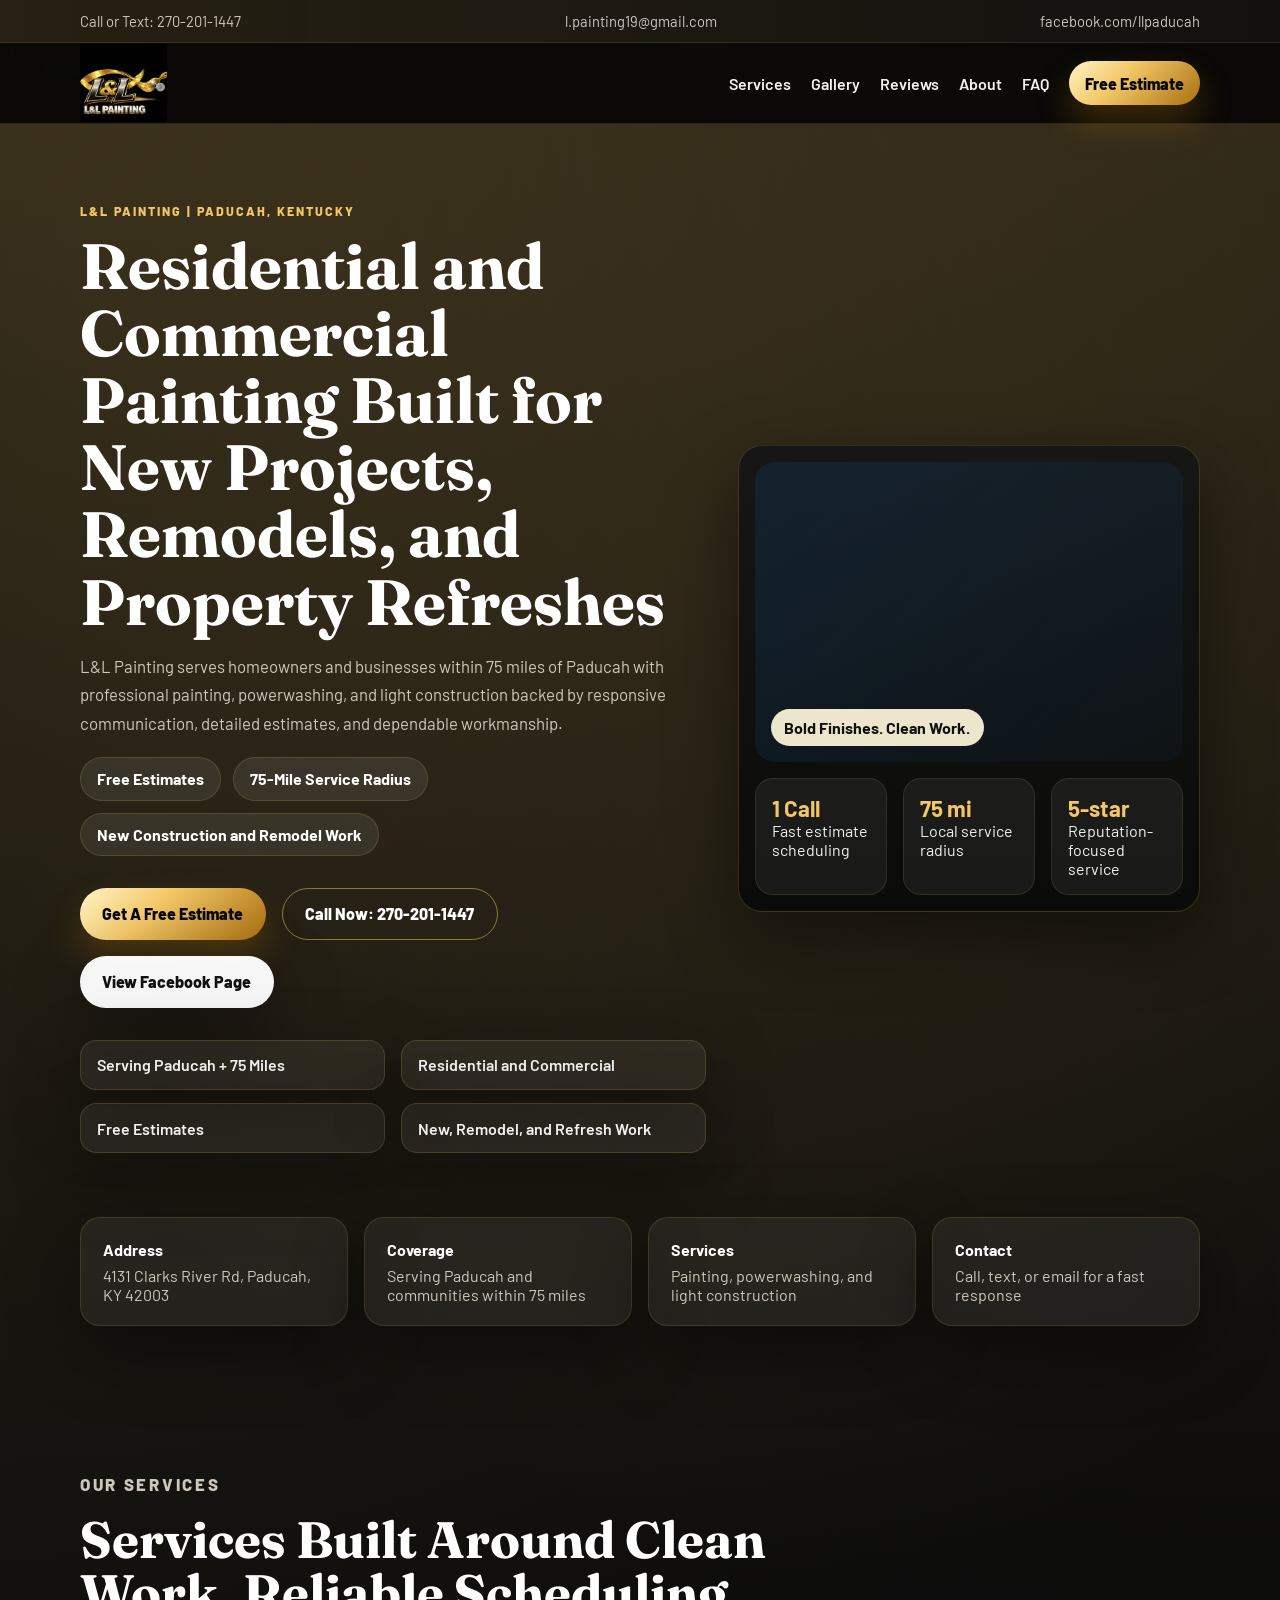
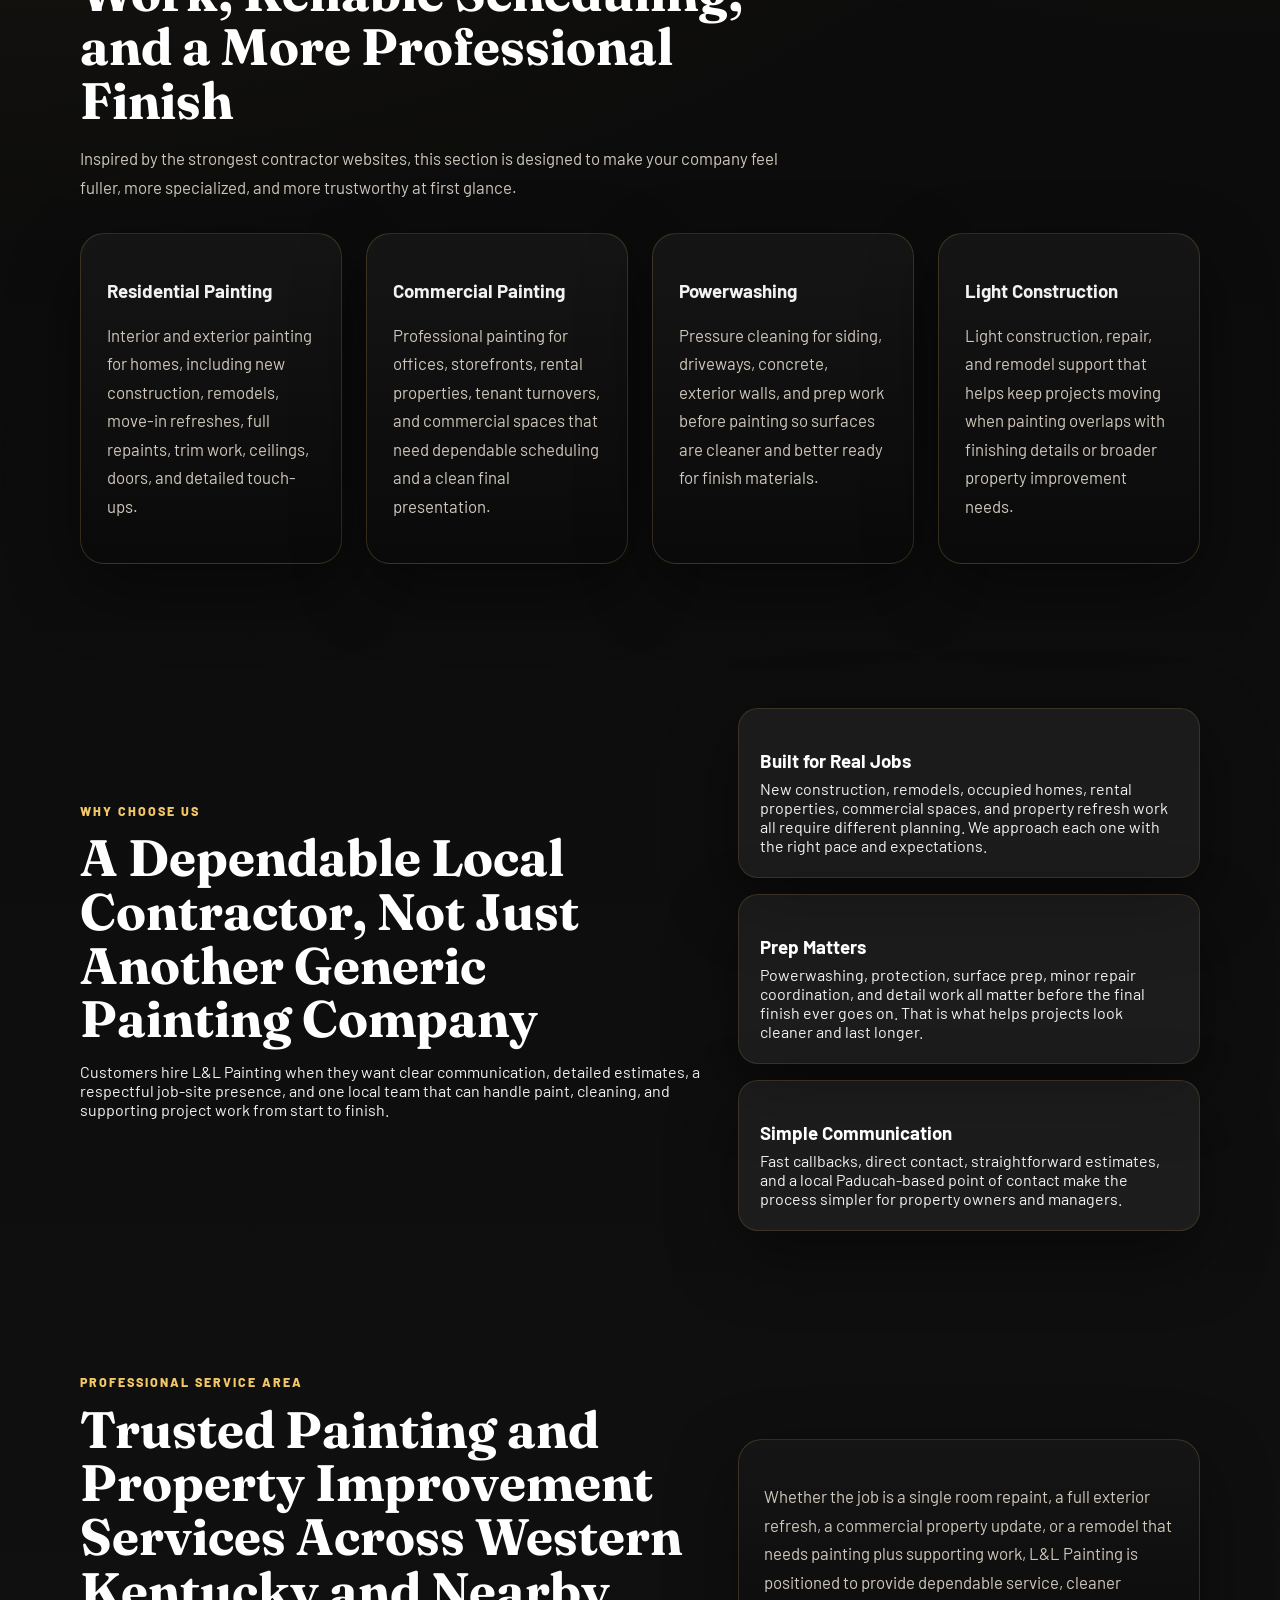
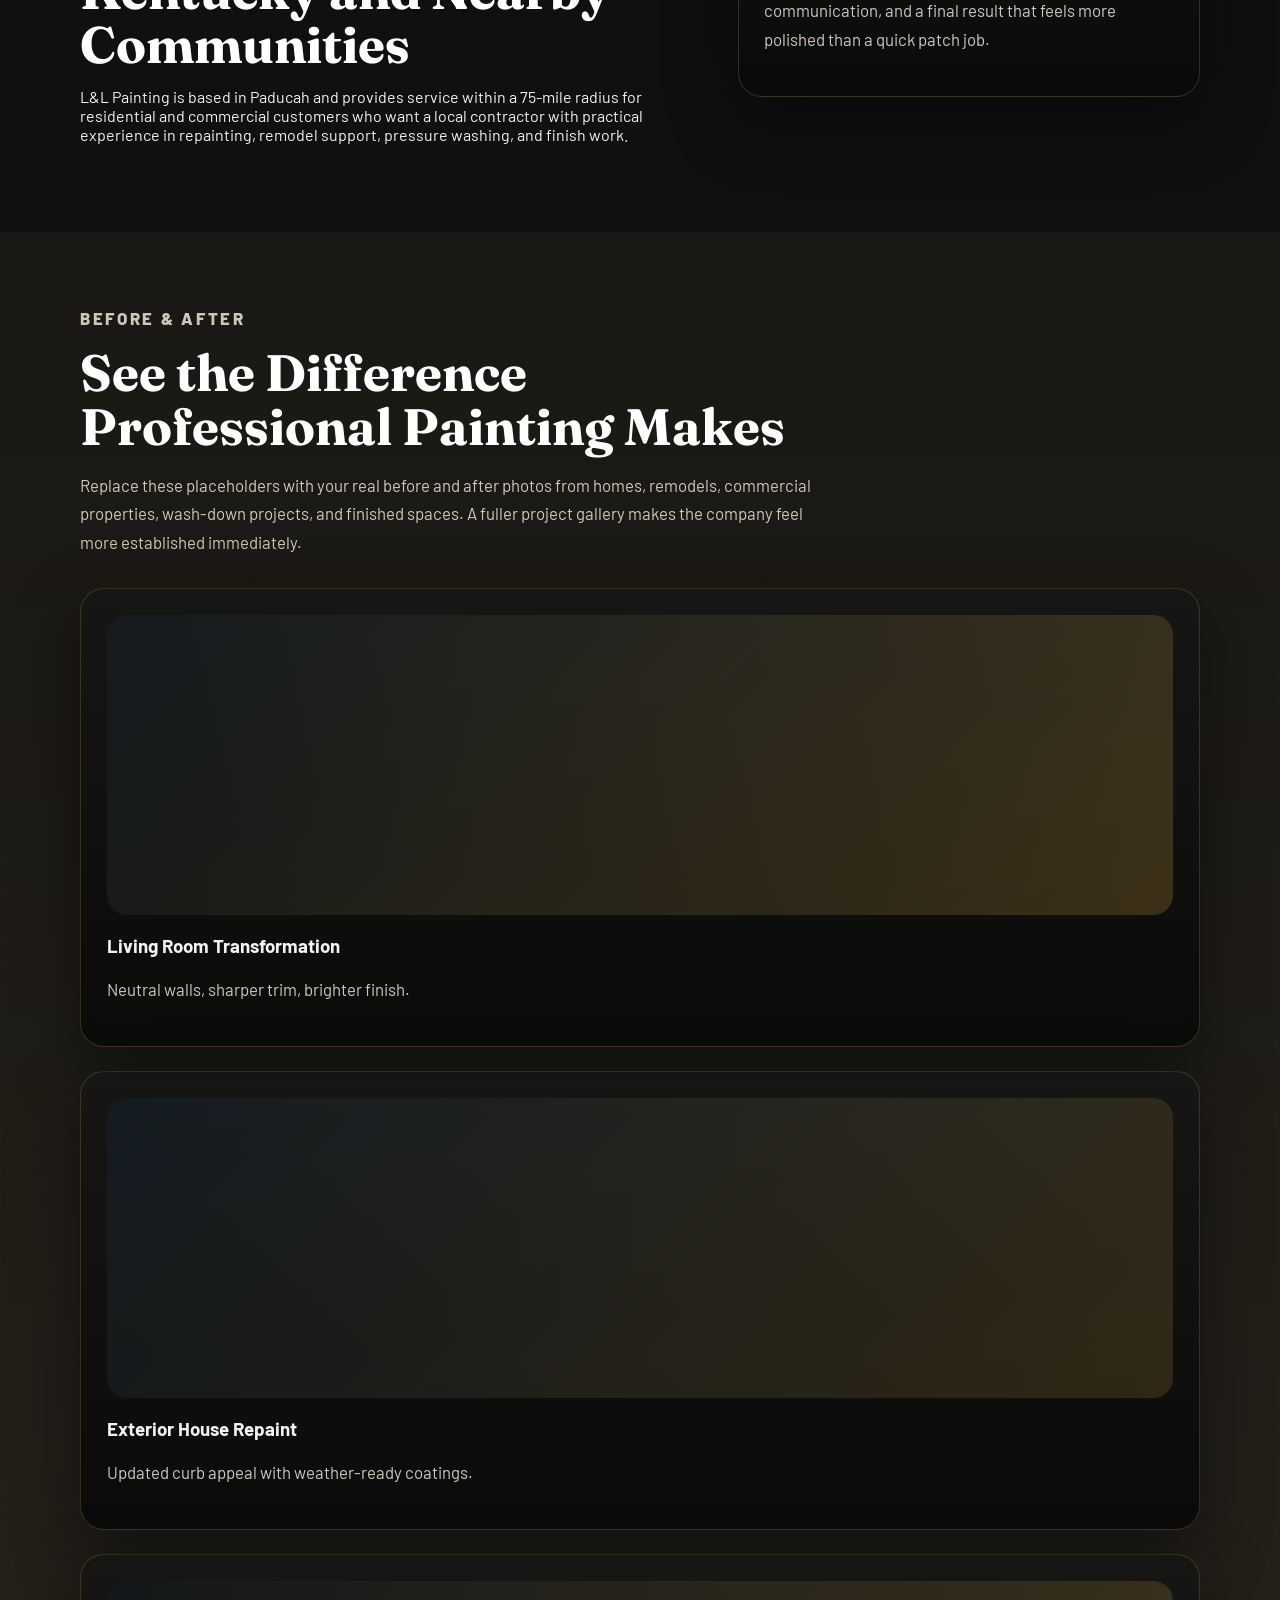
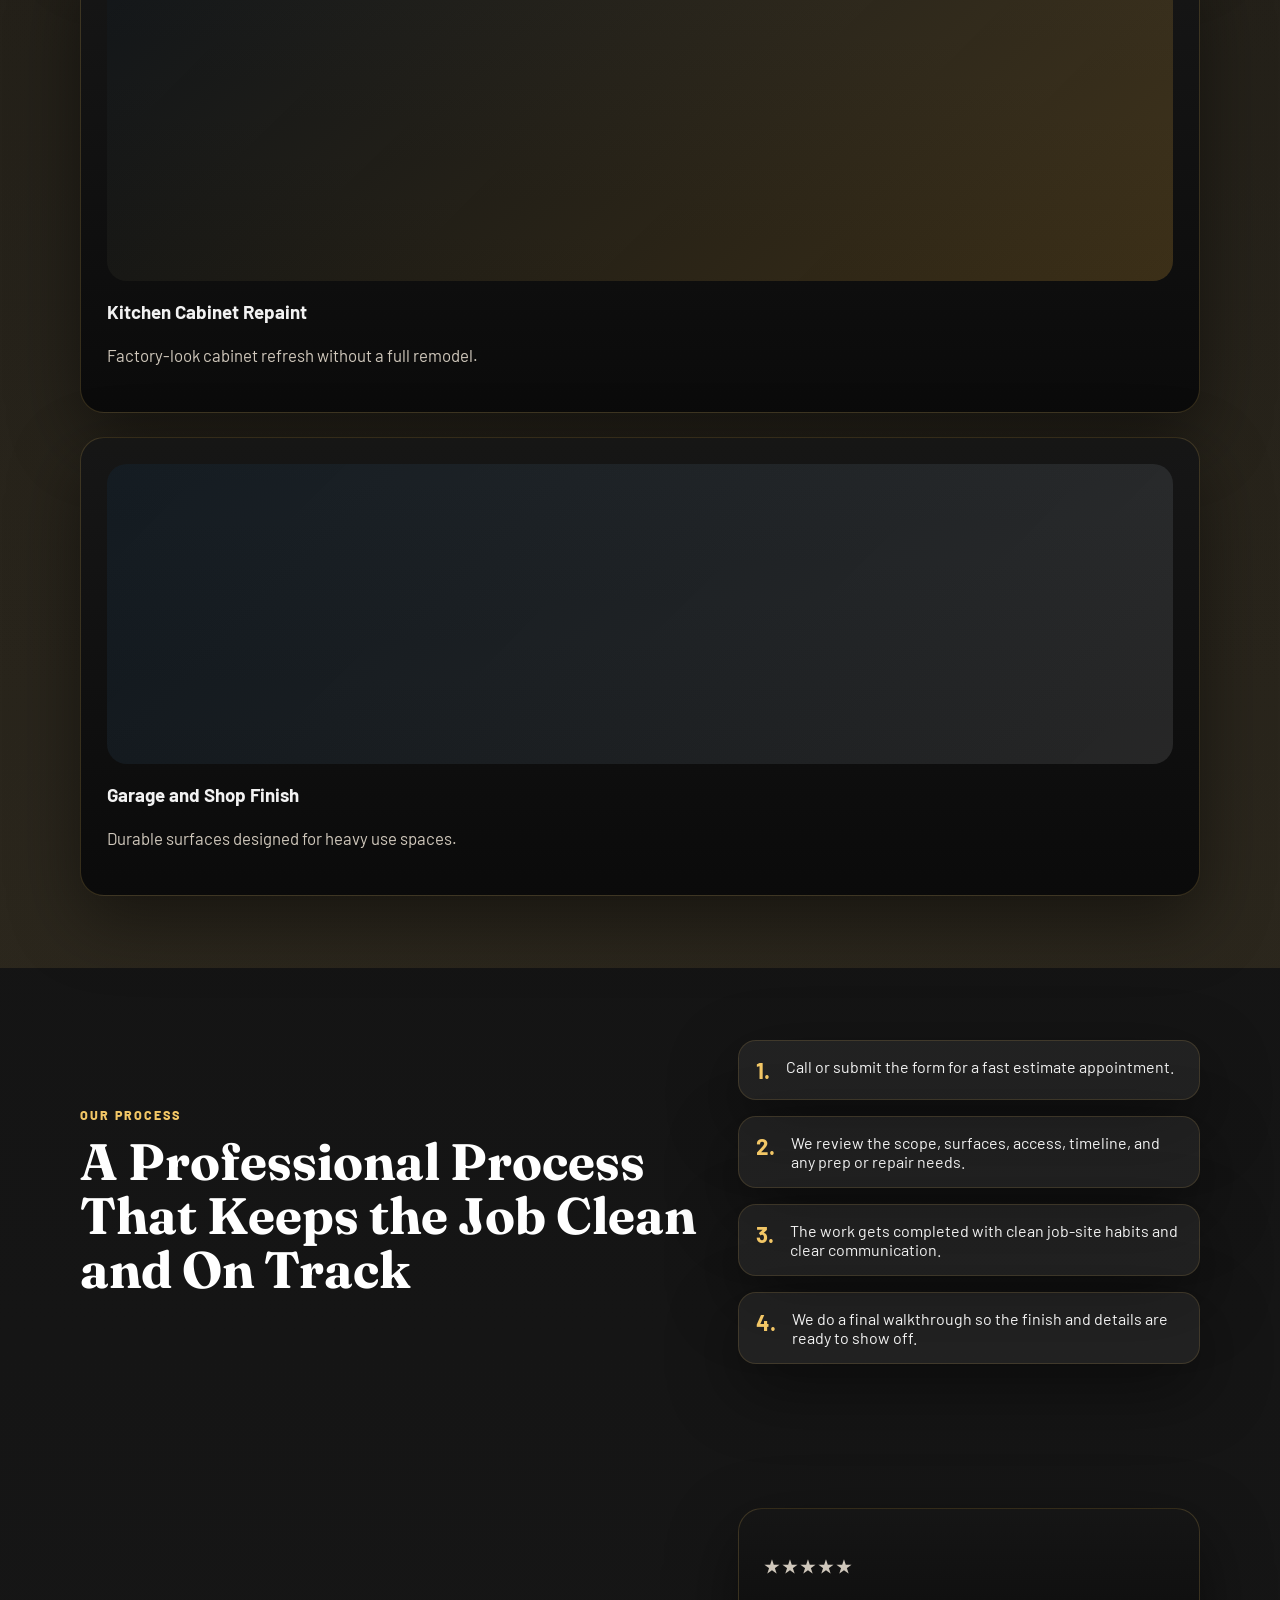
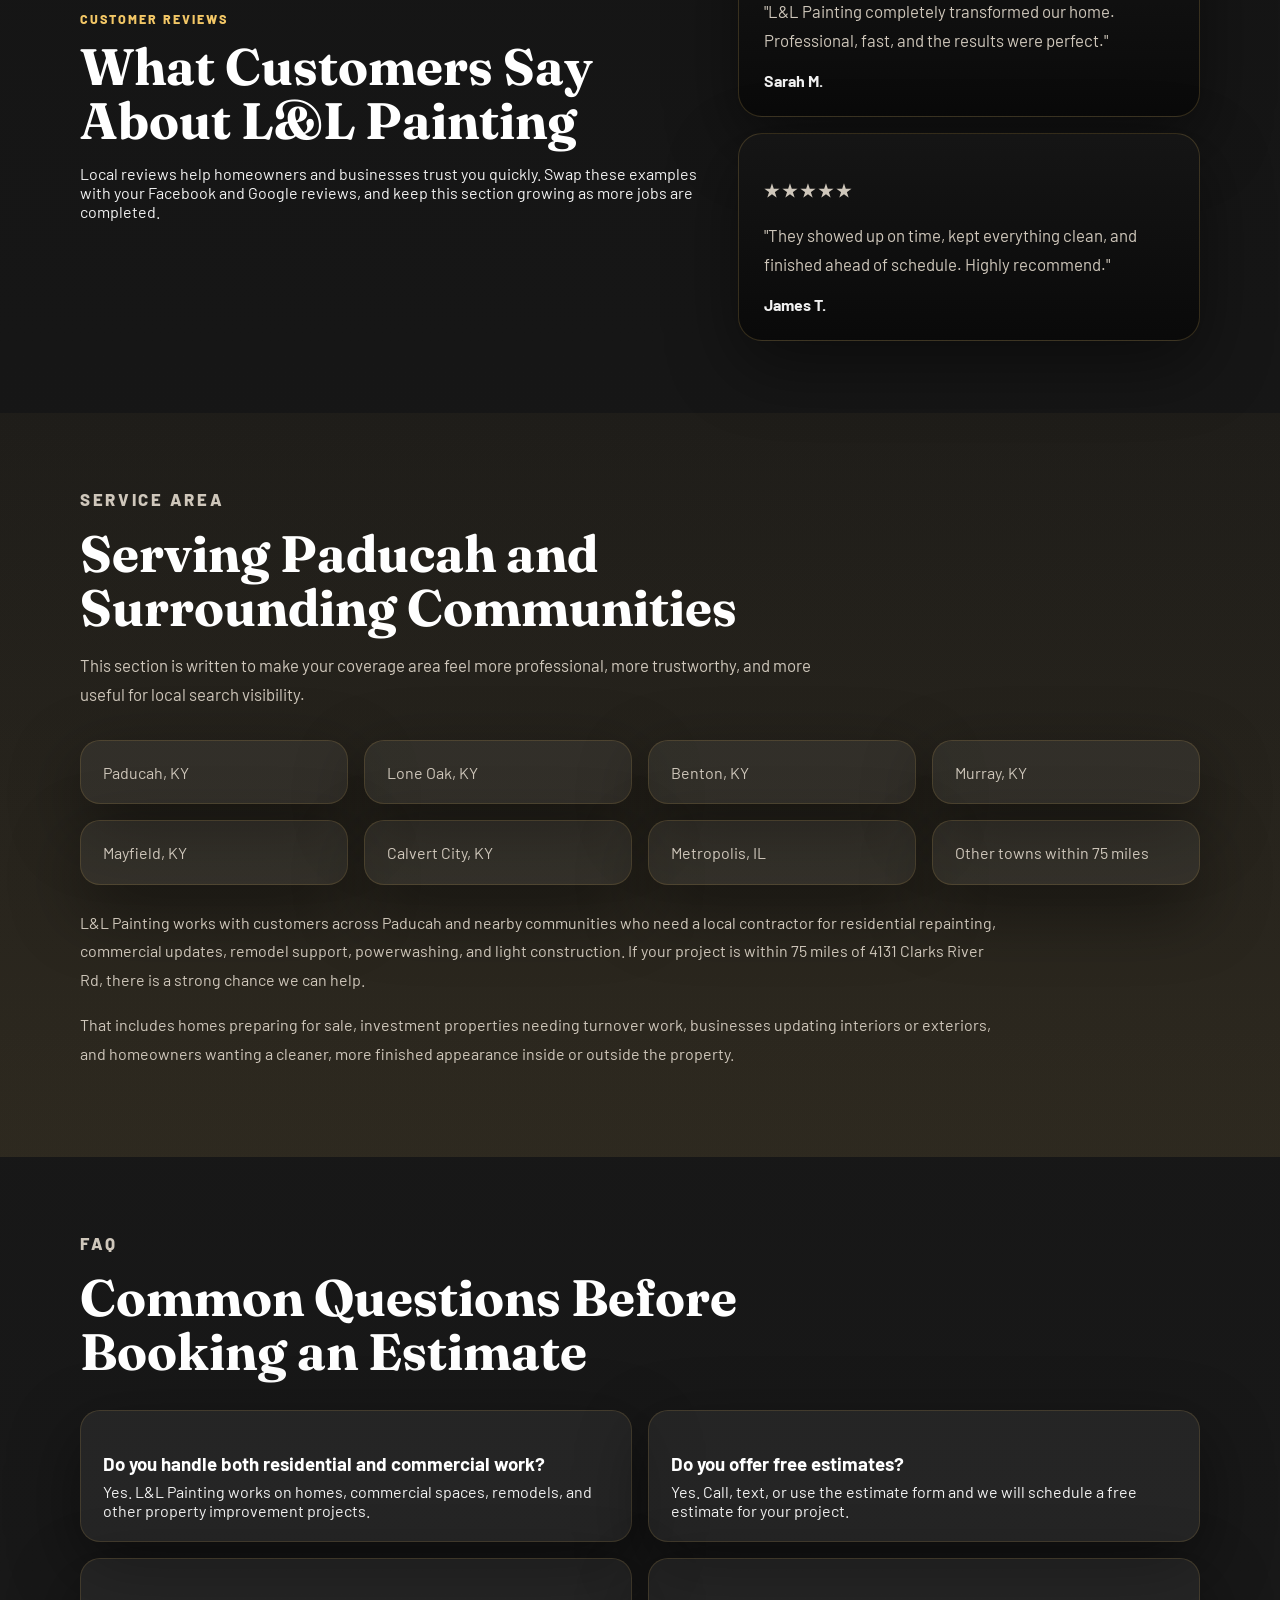
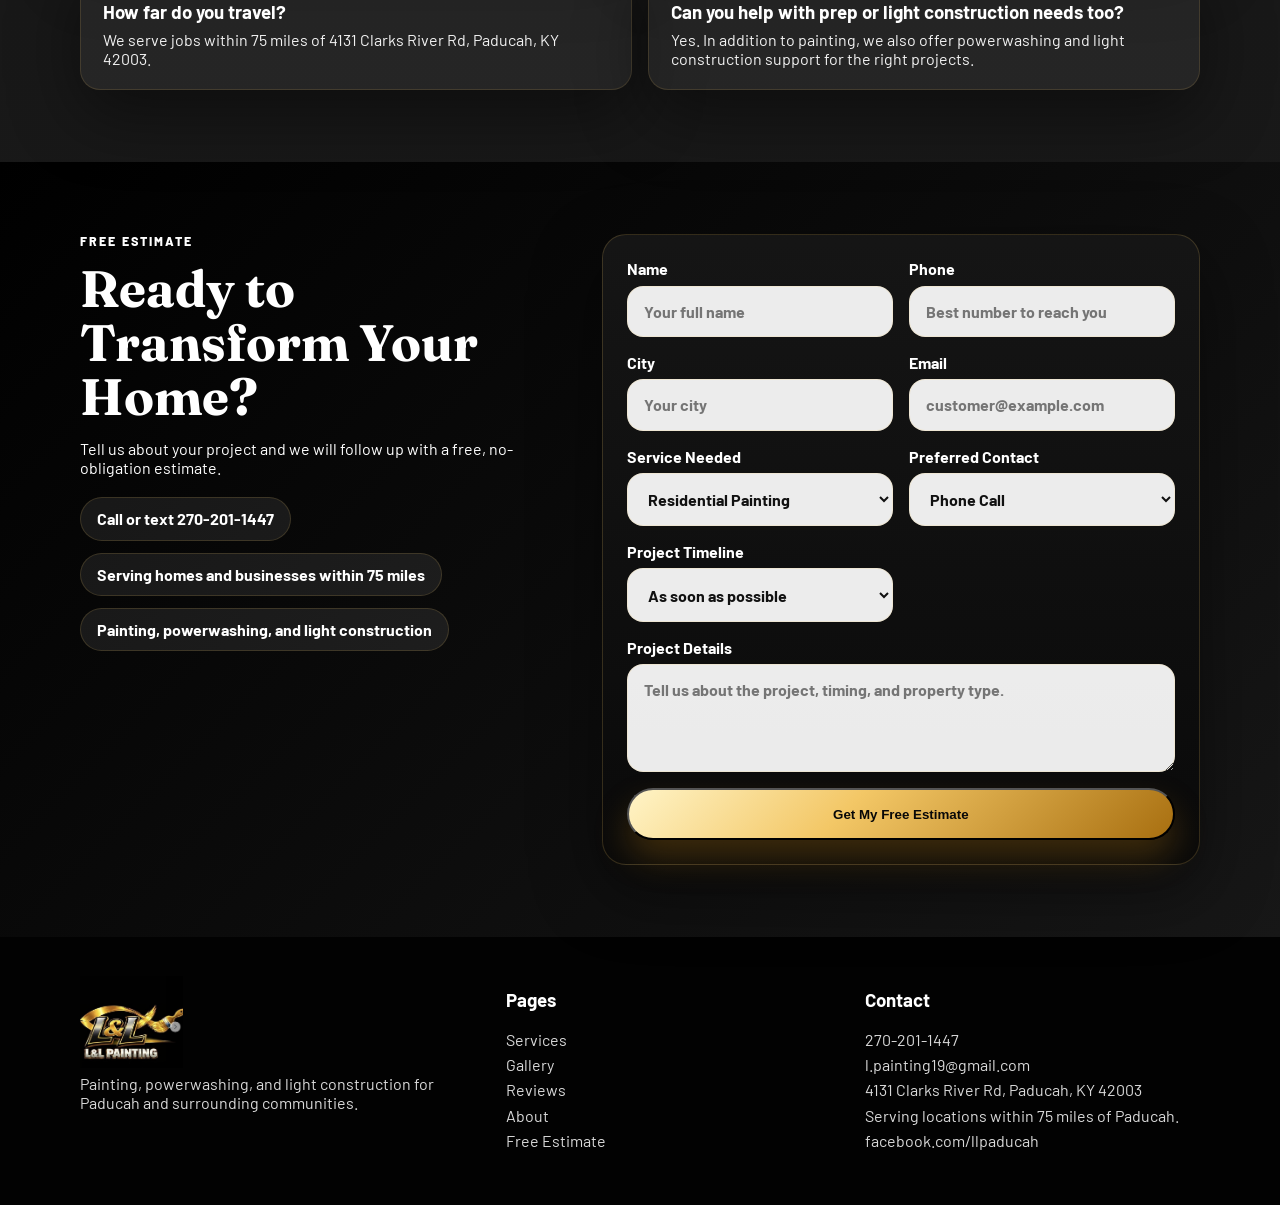
==== commit 1944ff05: "Add files via upload" ====
--- a/index.html
+++ b/index.html
@@ -45,8 +45,7 @@
       </div>
       <div class="container nav-wrap">
         <a class="brand" href="index.html">
-          <span class="brand-mark">L&amp;L</span>
-          <span class="brand-text">Painting</span>
+          <img class="brand-logo" src="logo.png" alt="L&amp;L Painting logo">
         </a>
         <button class="nav-toggle" type="button" aria-expanded="false" aria-controls="site-nav">
           <span></span>
@@ -389,8 +388,7 @@
       <div class="container footer-grid">
         <div>
           <a class="brand" href="index.html">
-            <span class="brand-mark">L&amp;L</span>
-            <span class="brand-text">Painting</span>
+            <img class="brand-logo brand-logo-footer" src="logo.png" alt="L&amp;L Painting logo">
           </a>
           <p>Painting, powerwashing, and light construction for Paducah and surrounding communities.</p>
         </div>
--- a/styles.css
+++ b/styles.css
@@ -57,6 +57,24 @@
   border-bottom: 1px solid rgba(243, 199, 102, 0.14);
 }
 
+.topbar {
+  background: linear-gradient(90deg, rgba(243, 199, 102, 0.12), rgba(255, 255, 255, 0.03));
+  border-bottom: 1px solid rgba(243, 199, 102, 0.12);
+}
+
+.topbar-grid {
+  display: flex;
+  justify-content: space-between;
+  align-items: center;
+  gap: 1rem;
+  min-height: 42px;
+  font-size: 0.92rem;
+}
+
+.topbar-grid a {
+  color: var(--muted);
+}
+
 .compact {
   position: relative;
 }
@@ -75,6 +93,16 @@
   gap: 0.75rem;
   font-weight: 800;
   letter-spacing: 0.02em;
+}
+
+.brand-logo {
+  display: block;
+  height: 78px;
+  width: auto;
+}
+
+.brand-logo-footer {
+  height: 92px;
 }
 
 .brand-mark {
@@ -403,6 +431,16 @@
 .section-heading {
   max-width: 740px;
   margin-bottom: 2rem;
+}
+
+.service-area-copy {
+  max-width: 920px;
+  margin-top: 1.5rem;
+}
+
+.service-area-copy p {
+  color: var(--muted);
+  line-height: 1.8;
 }
 
 .card-grid,
@@ -580,6 +618,13 @@
   .faq-list,
   .location-grid {
     grid-template-columns: 1fr;
+  }
+
+  .topbar-grid {
+    flex-direction: column;
+    justify-content: center;
+    padding: 0.65rem 0;
+    text-align: center;
   }
 
   .site-nav {
@@ -605,6 +650,14 @@
     display: block;
   }
 
+  .brand-logo {
+    height: 58px;
+  }
+
+  .brand-logo-footer {
+    height: 74px;
+  }
+
   .trust-list,
   .check-list,
   .lead-form {
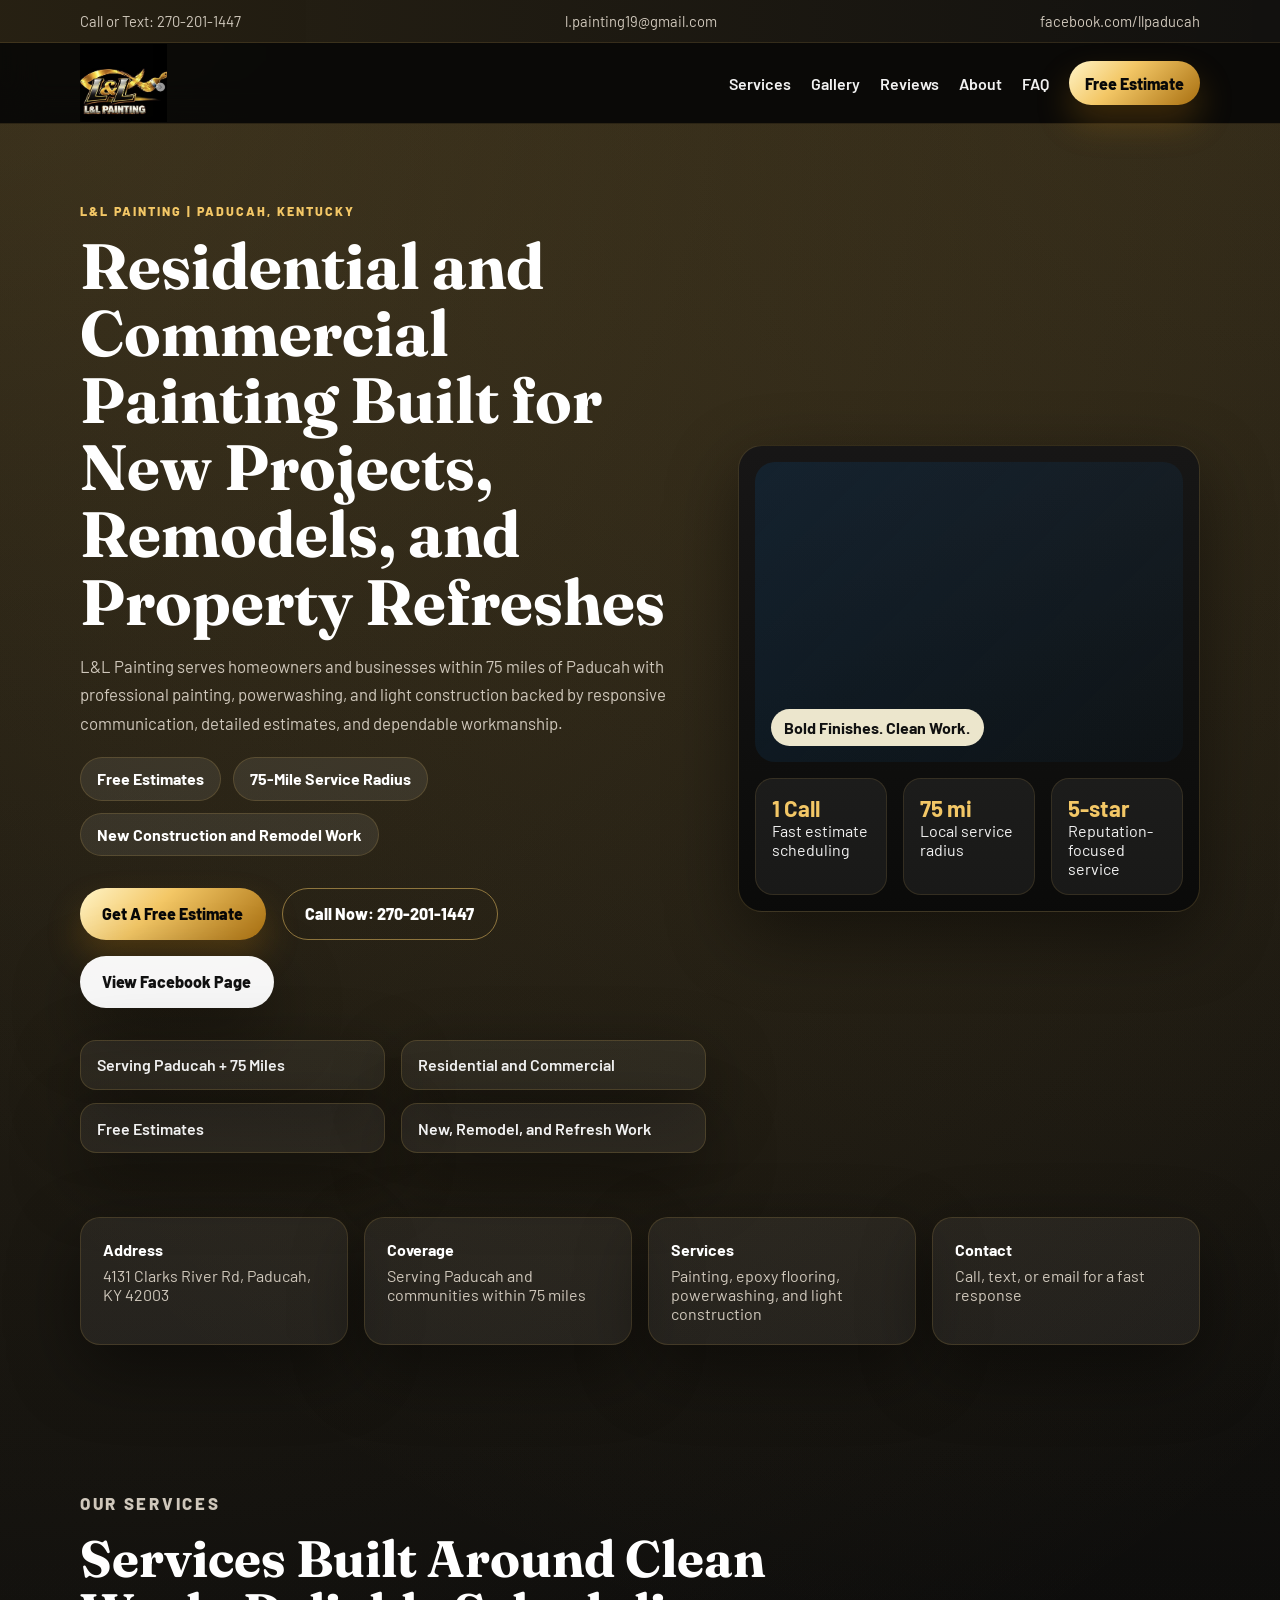
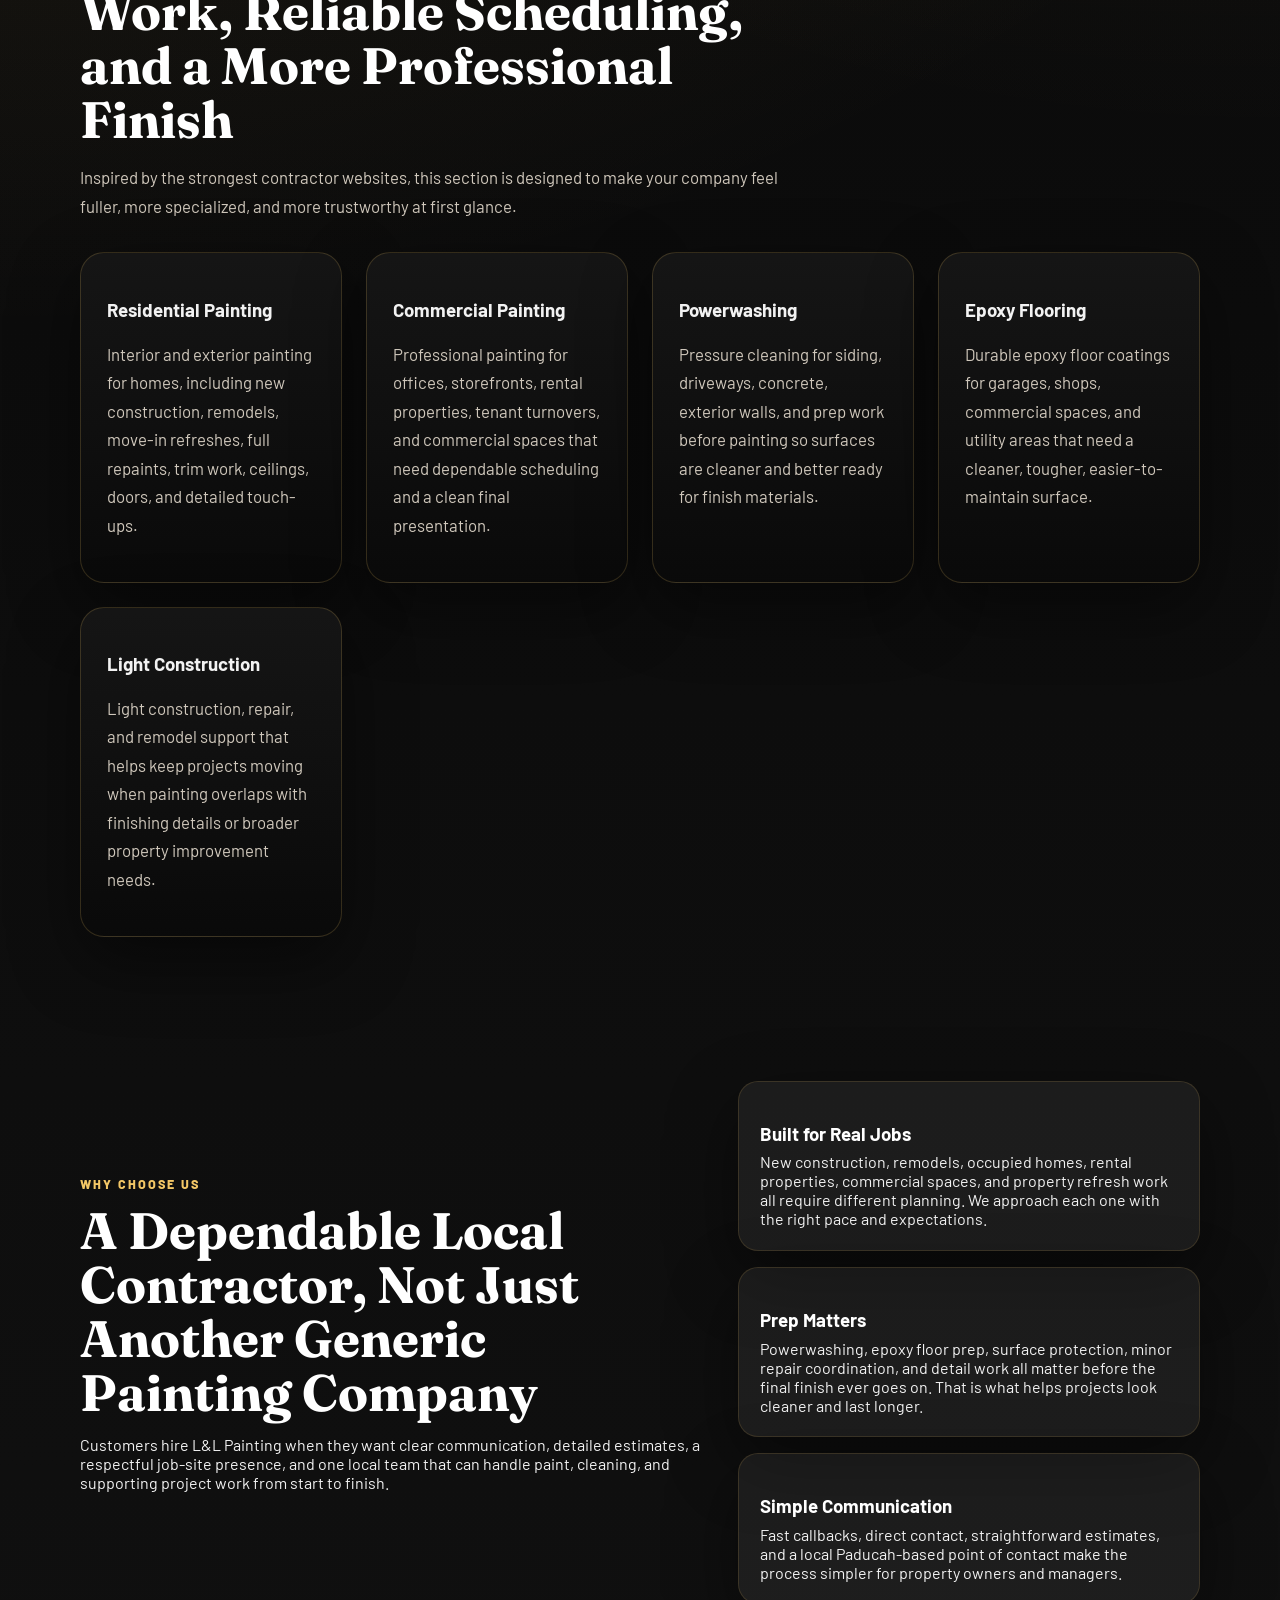
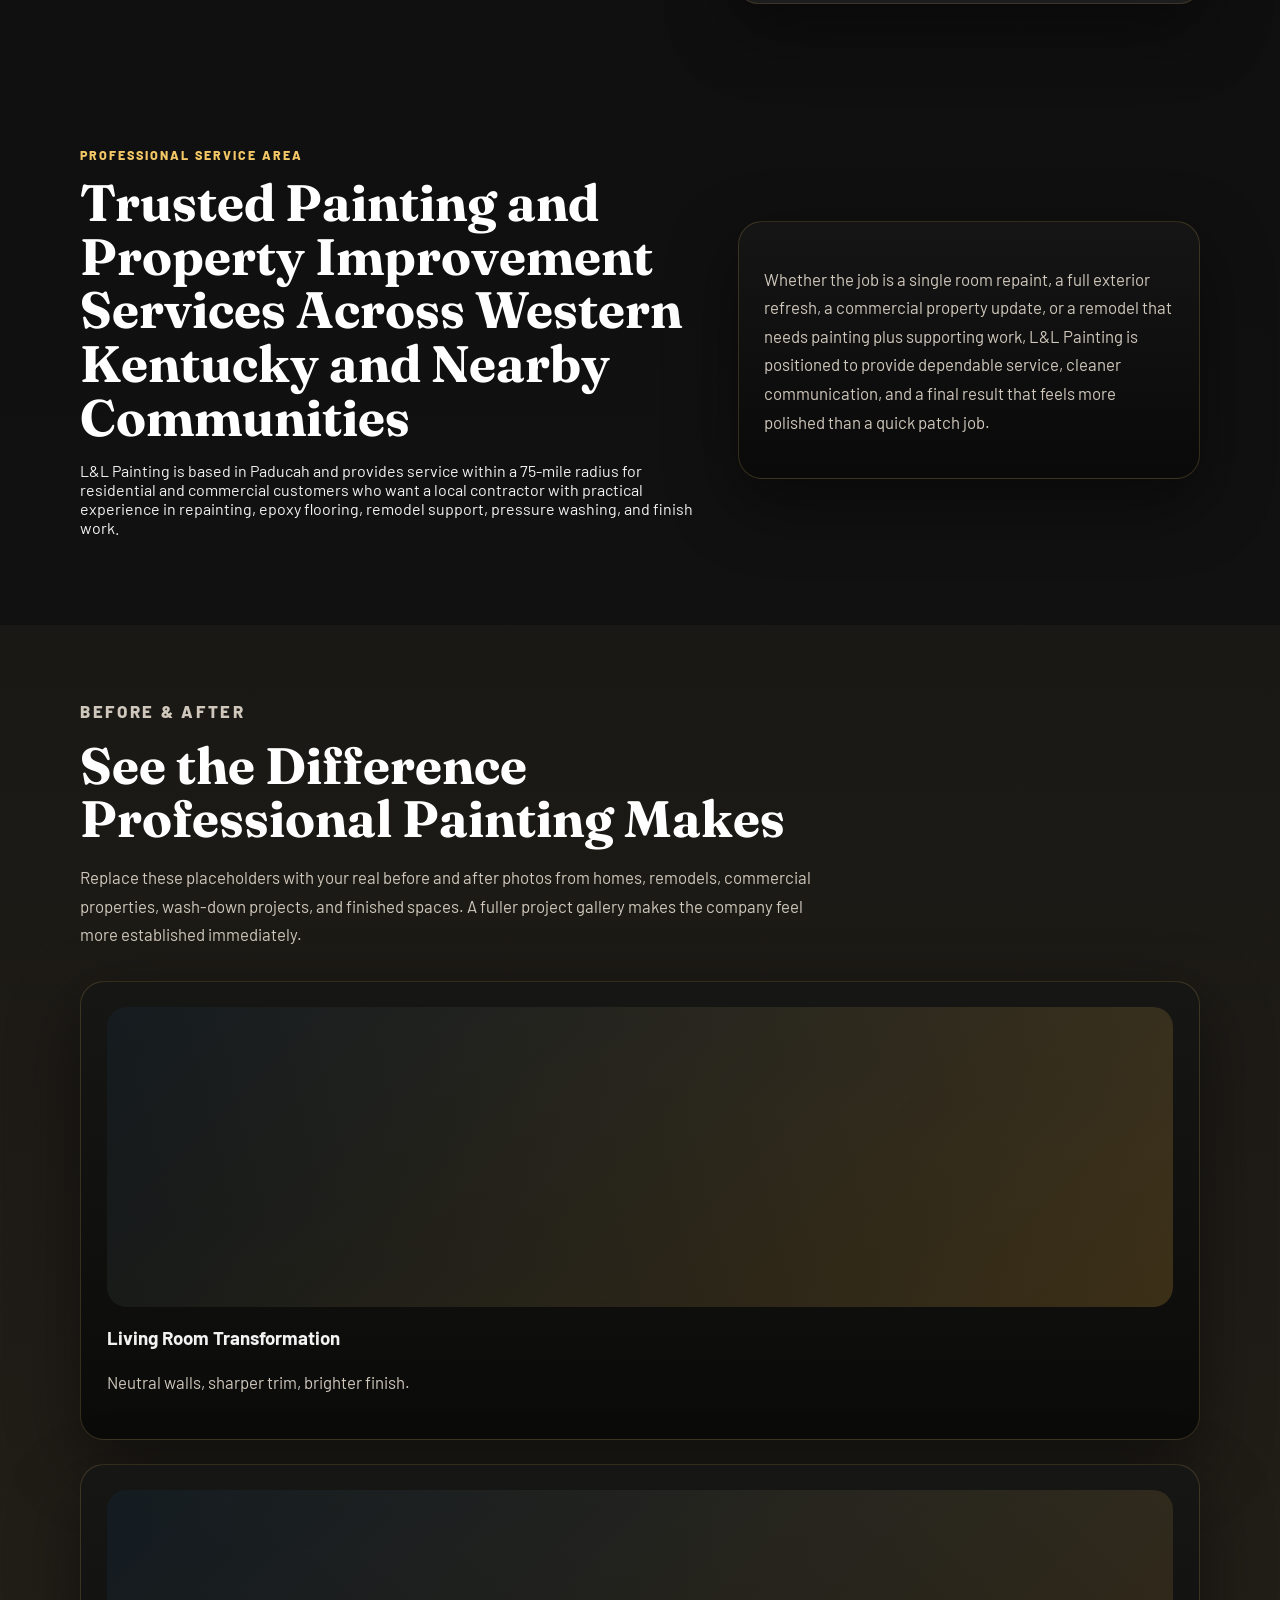
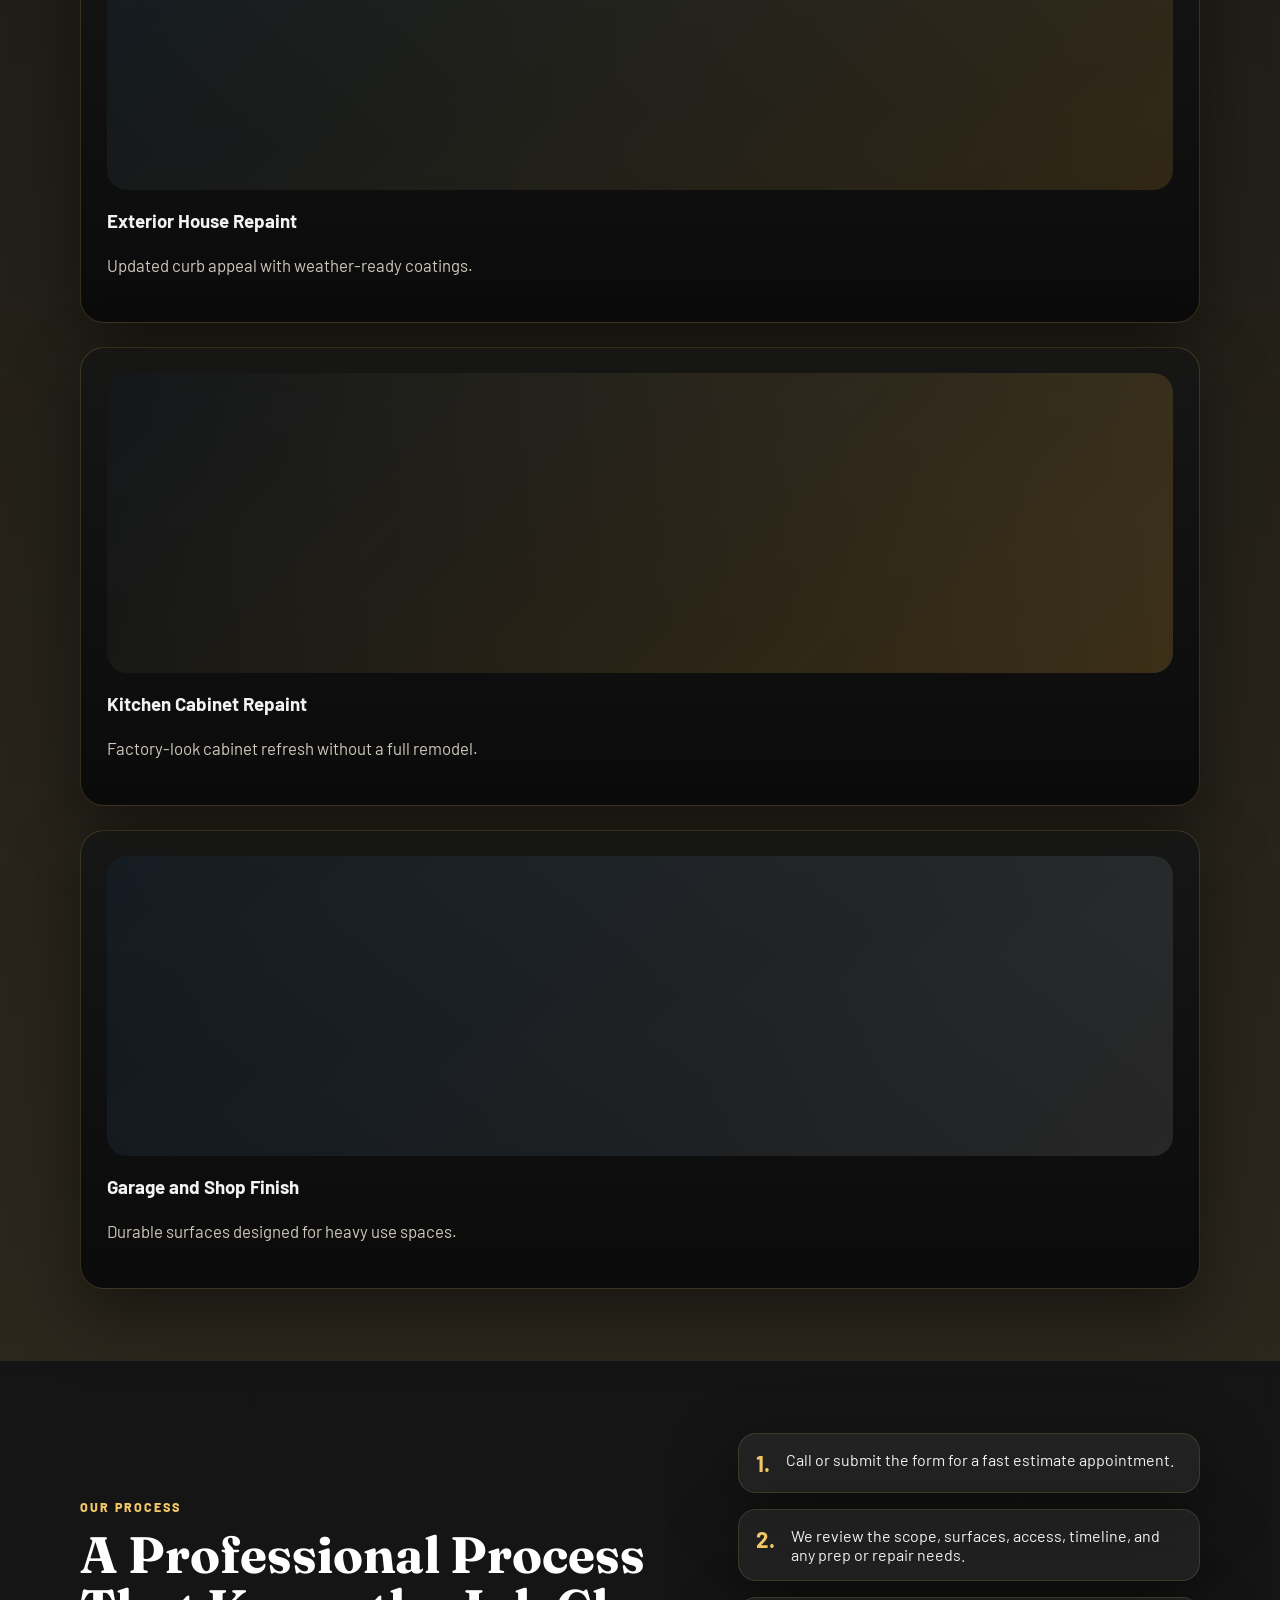
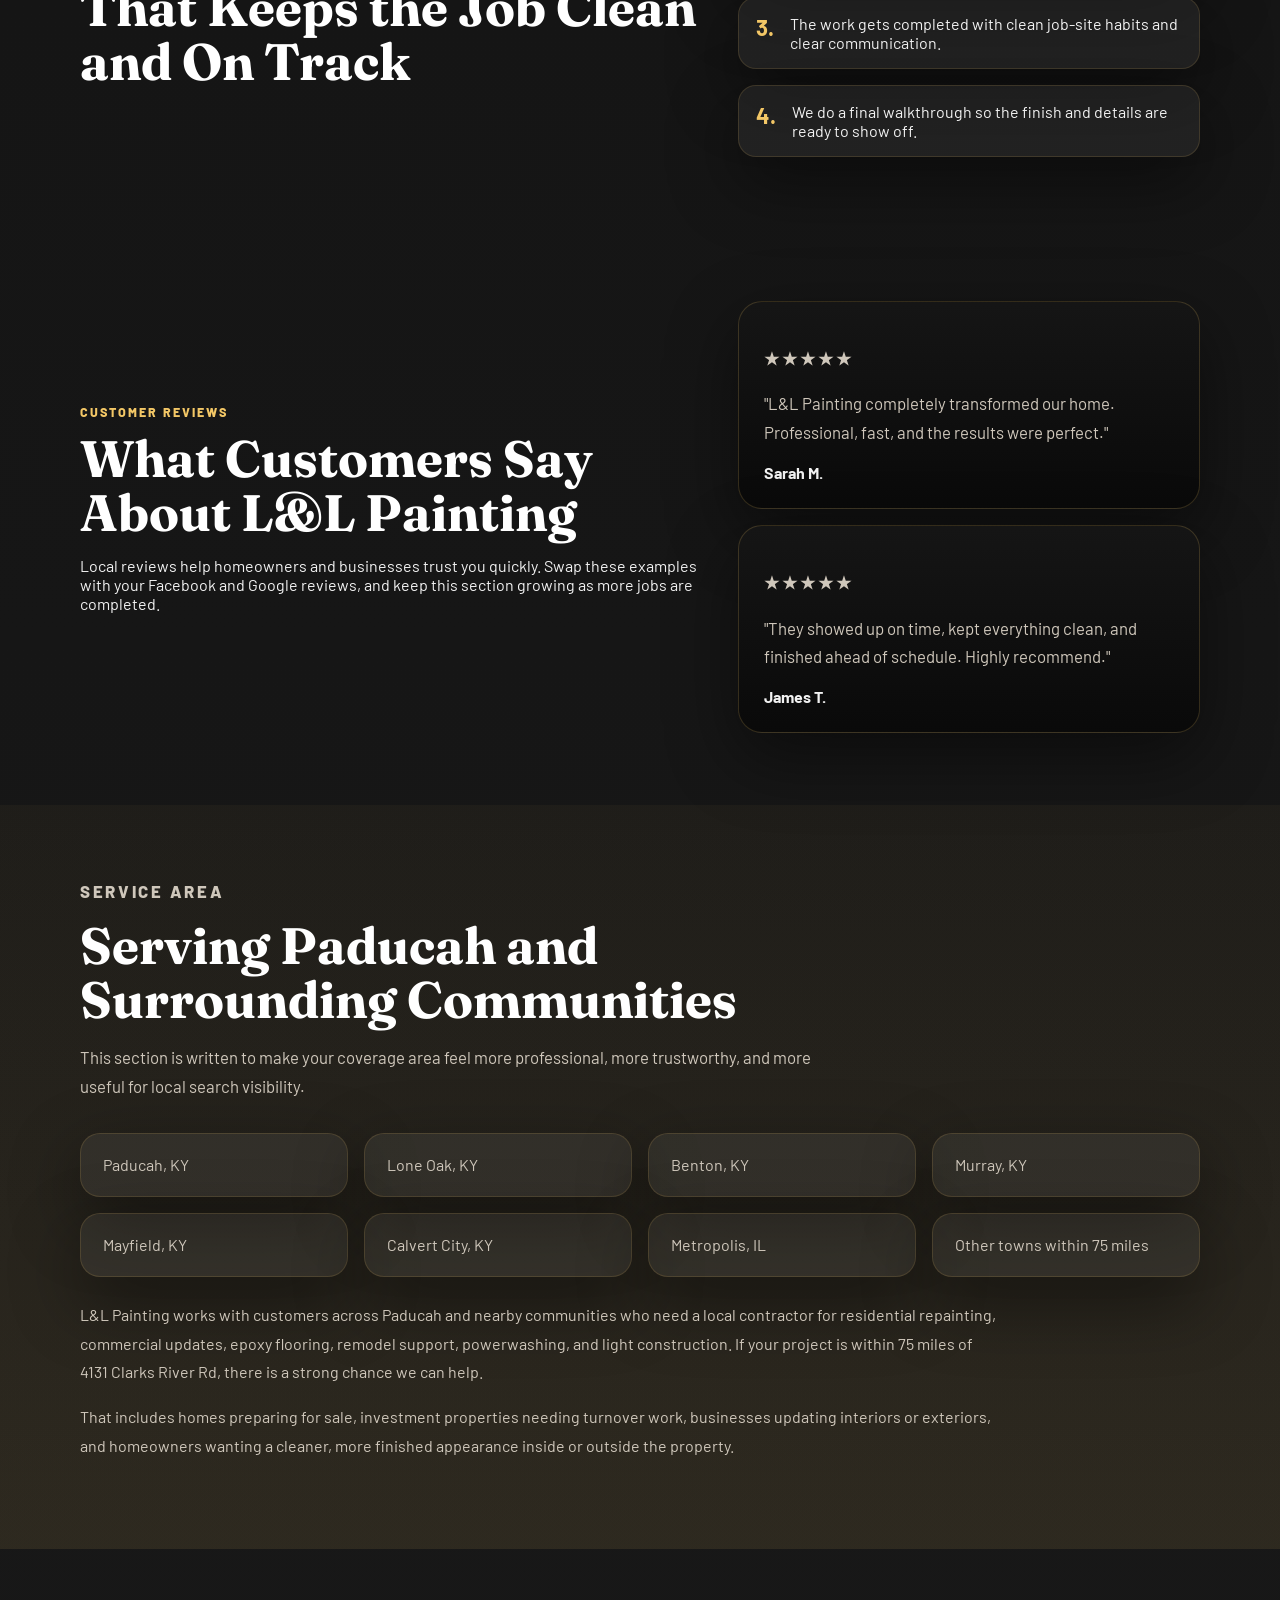
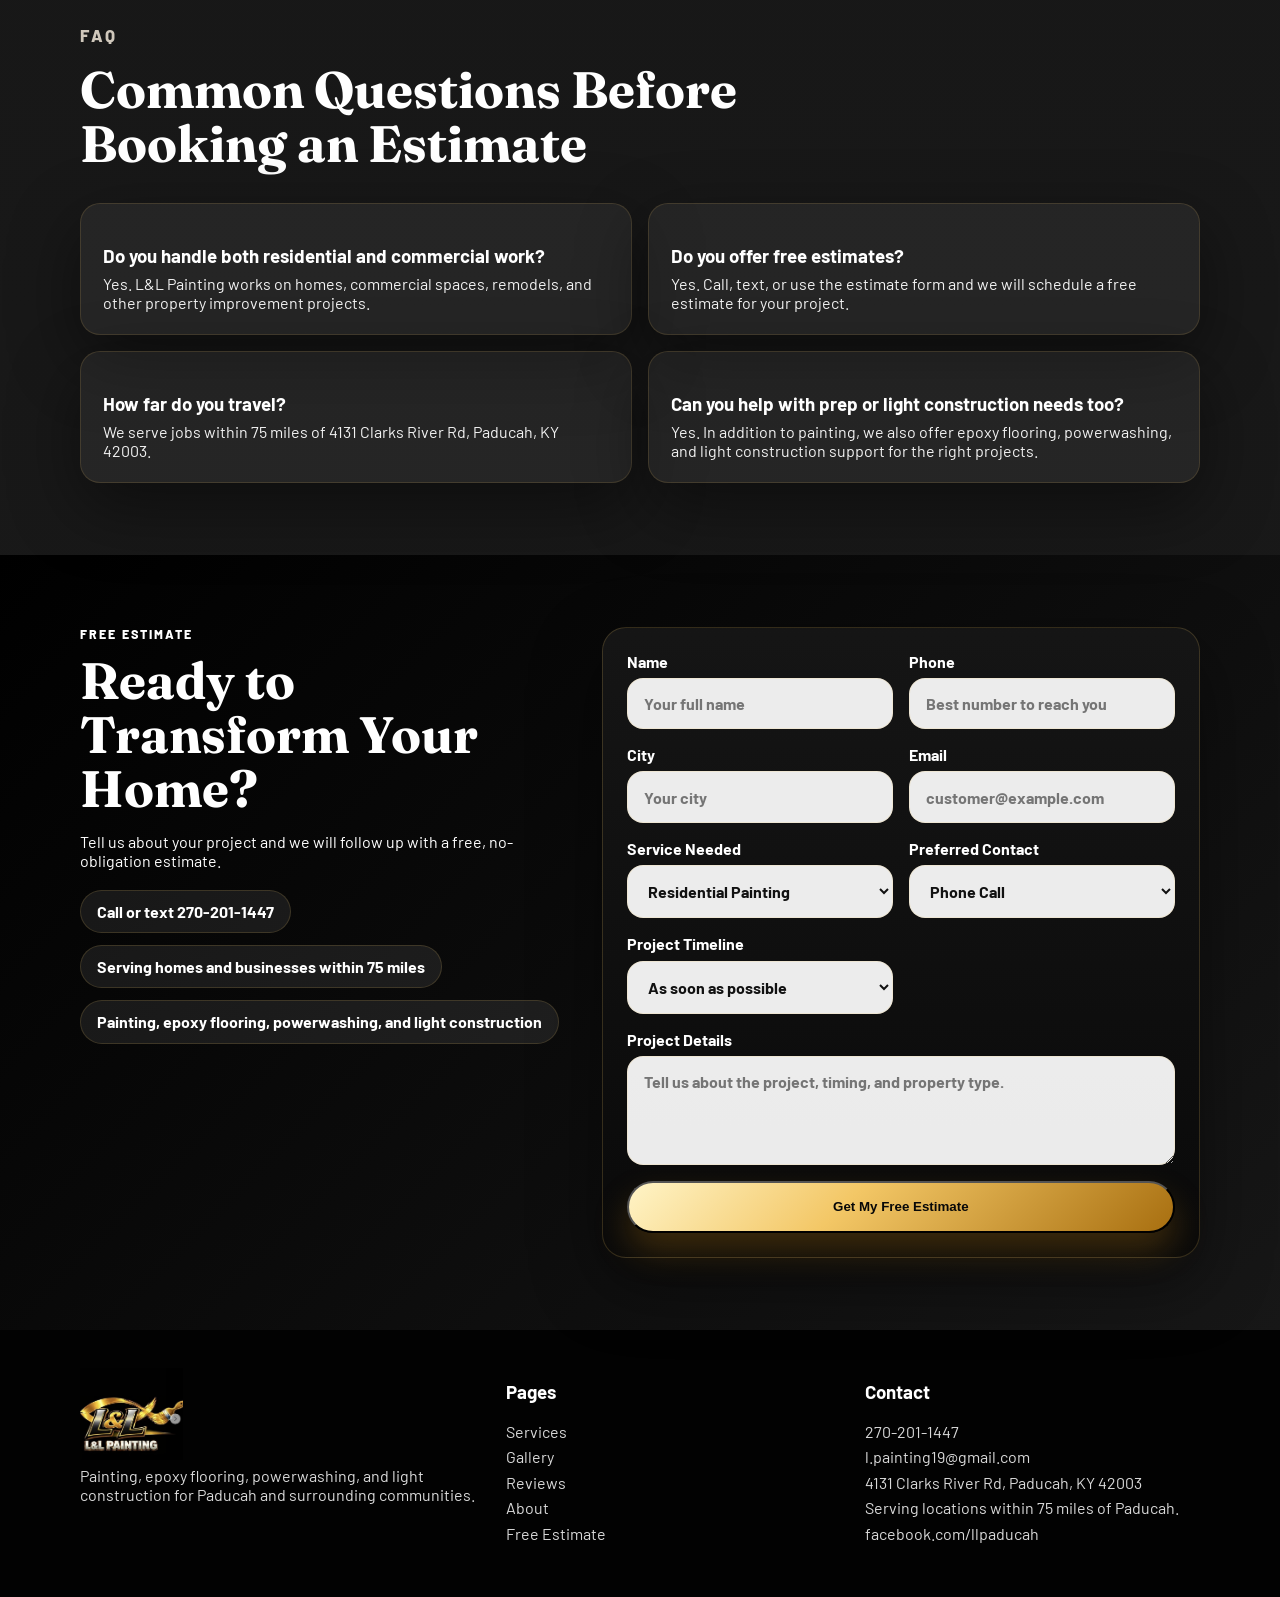
==== commit 707e3b73: "Add files via upload" ====
--- a/index.html
+++ b/index.html
@@ -3,11 +3,11 @@
 <head>
   <meta charset="UTF-8">
   <meta name="viewport" content="width=device-width, initial-scale=1.0">
-  <title>L&amp;L Painting | Painting, Powerwashing &amp; Light Construction in Paducah, KY</title>
-  <meta name="description" content="L&amp;L Painting serves Paducah, KY and locations within 75 miles with residential and commercial painting, new construction and remodel work, powerwashing, and light construction.">
+  <title>L&amp;L Painting | Painting, Epoxy Flooring, Powerwashing &amp; Light Construction in Paducah, KY</title>
+  <meta name="description" content="L&amp;L Painting serves Paducah, KY and locations within 75 miles with residential and commercial painting, epoxy flooring, new construction and remodel work, powerwashing, and light construction.">
   <meta name="theme-color" content="#103a5d">
   <meta property="og:title" content="L&amp;L Painting | Residential &amp; Commercial Painting in Paducah, KY">
-  <meta property="og:description" content="Painting, powerwashing, and light construction for residential and commercial projects within 75 miles of Paducah.">
+  <meta property="og:description" content="Painting, epoxy flooring, powerwashing, and light construction for residential and commercial projects within 75 miles of Paducah.">
   <meta property="og:type" content="website">
   <link rel="preconnect" href="https://fonts.googleapis.com">
   <link rel="preconnect" href="https://fonts.gstatic.com" crossorigin>
@@ -18,7 +18,7 @@
       "@context": "https://schema.org",
       "@type": "HousePainter",
       "name": "L&L Painting",
-      "description": "Residential and commercial painting, powerwashing, and light construction in Paducah, Kentucky and surrounding areas within 75 miles.",
+      "description": "Residential and commercial painting, epoxy flooring, powerwashing, and light construction in Paducah, Kentucky and surrounding areas within 75 miles.",
       "telephone": "+1-270-201-1447",
       "areaServed": "Within 75 miles of 4131 Clarks River Rd, Paducah, KY 42003",
       "address": {
@@ -121,7 +121,7 @@
           </article>
           <article>
             <strong>Services</strong>
-            <span>Painting, powerwashing, and light construction</span>
+            <span>Painting, epoxy flooring, powerwashing, and light construction</span>
           </article>
           <article>
             <strong>Contact</strong>
@@ -151,6 +151,10 @@
               <p>Pressure cleaning for siding, driveways, concrete, exterior walls, and prep work before painting so surfaces are cleaner and better ready for finish materials.</p>
             </article>
             <article class="service-card">
+              <h3>Epoxy Flooring</h3>
+              <p>Durable epoxy floor coatings for garages, shops, commercial spaces, and utility areas that need a cleaner, tougher, easier-to-maintain surface.</p>
+            </article>
+            <article class="service-card">
               <h3>Light Construction</h3>
               <p>Light construction, repair, and remodel support that helps keep projects moving when painting overlaps with finishing details or broader property improvement needs.</p>
             </article>
@@ -172,7 +176,7 @@
             </article>
             <article class="feature-card">
               <h3>Prep Matters</h3>
-              <p>Powerwashing, protection, surface prep, minor repair coordination, and detail work all matter before the final finish ever goes on. That is what helps projects look cleaner and last longer.</p>
+              <p>Powerwashing, epoxy floor prep, surface protection, minor repair coordination, and detail work all matter before the final finish ever goes on. That is what helps projects look cleaner and last longer.</p>
             </article>
             <article class="feature-card">
               <h3>Simple Communication</h3>
@@ -187,7 +191,7 @@
           <div>
             <p class="eyebrow">Professional Service Area</p>
             <h2>Trusted Painting and Property Improvement Services Across Western Kentucky and Nearby Communities</h2>
-            <p>L&amp;L Painting is based in Paducah and provides service within a 75-mile radius for residential and commercial customers who want a local contractor with practical experience in repainting, remodel support, pressure washing, and finish work.</p>
+            <p>L&amp;L Painting is based in Paducah and provides service within a 75-mile radius for residential and commercial customers who want a local contractor with practical experience in repainting, epoxy flooring, remodel support, pressure washing, and finish work.</p>
           </div>
           <div class="detail-card">
             <p>Whether the job is a single room repaint, a full exterior refresh, a commercial property update, or a remodel that needs painting plus supporting work, L&amp;L Painting is positioned to provide dependable service, cleaner communication, and a final result that feels more polished than a quick patch job.</p>
@@ -282,7 +286,7 @@
             <article class="location-card">Other towns within 75 miles</article>
           </div>
           <div class="service-area-copy">
-            <p>L&amp;L Painting works with customers across Paducah and nearby communities who need a local contractor for residential repainting, commercial updates, remodel support, powerwashing, and light construction. If your project is within 75 miles of 4131 Clarks River Rd, there is a strong chance we can help.</p>
+            <p>L&amp;L Painting works with customers across Paducah and nearby communities who need a local contractor for residential repainting, commercial updates, epoxy flooring, remodel support, powerwashing, and light construction. If your project is within 75 miles of 4131 Clarks River Rd, there is a strong chance we can help.</p>
             <p>That includes homes preparing for sale, investment properties needing turnover work, businesses updating interiors or exteriors, and homeowners wanting a cleaner, more finished appearance inside or outside the property.</p>
           </div>
         </div>
@@ -309,7 +313,7 @@
             </article>
             <article class="faq-card">
               <h3>Can you help with prep or light construction needs too?</h3>
-              <p>Yes. In addition to painting, we also offer powerwashing and light construction support for the right projects.</p>
+              <p>Yes. In addition to painting, we also offer epoxy flooring, powerwashing, and light construction support for the right projects.</p>
             </article>
           </div>
         </div>
@@ -324,7 +328,7 @@
             <ul class="cta-points">
               <li>Call or text 270-201-1447</li>
               <li>Serving homes and businesses within 75 miles</li>
-              <li>Painting, powerwashing, and light construction</li>
+              <li>Painting, epoxy flooring, powerwashing, and light construction</li>
             </ul>
           </div>
           <form class="lead-form" action="https://formsubmit.co/qrcmaxon@gmail.com" method="POST">
@@ -353,6 +357,7 @@
                 <option>Commercial Painting</option>
                 <option>New Construction Painting</option>
                 <option>Remodel Painting</option>
+                <option>Epoxy Flooring</option>
                 <option>Powerwashing</option>
                 <option>Light Construction</option>
               </select>
@@ -390,7 +395,7 @@
           <a class="brand" href="index.html">
             <img class="brand-logo brand-logo-footer" src="logo.png" alt="L&amp;L Painting logo">
           </a>
-          <p>Painting, powerwashing, and light construction for Paducah and surrounding communities.</p>
+          <p>Painting, epoxy flooring, powerwashing, and light construction for Paducah and surrounding communities.</p>
         </div>
         <div>
           <h3>Pages</h3>
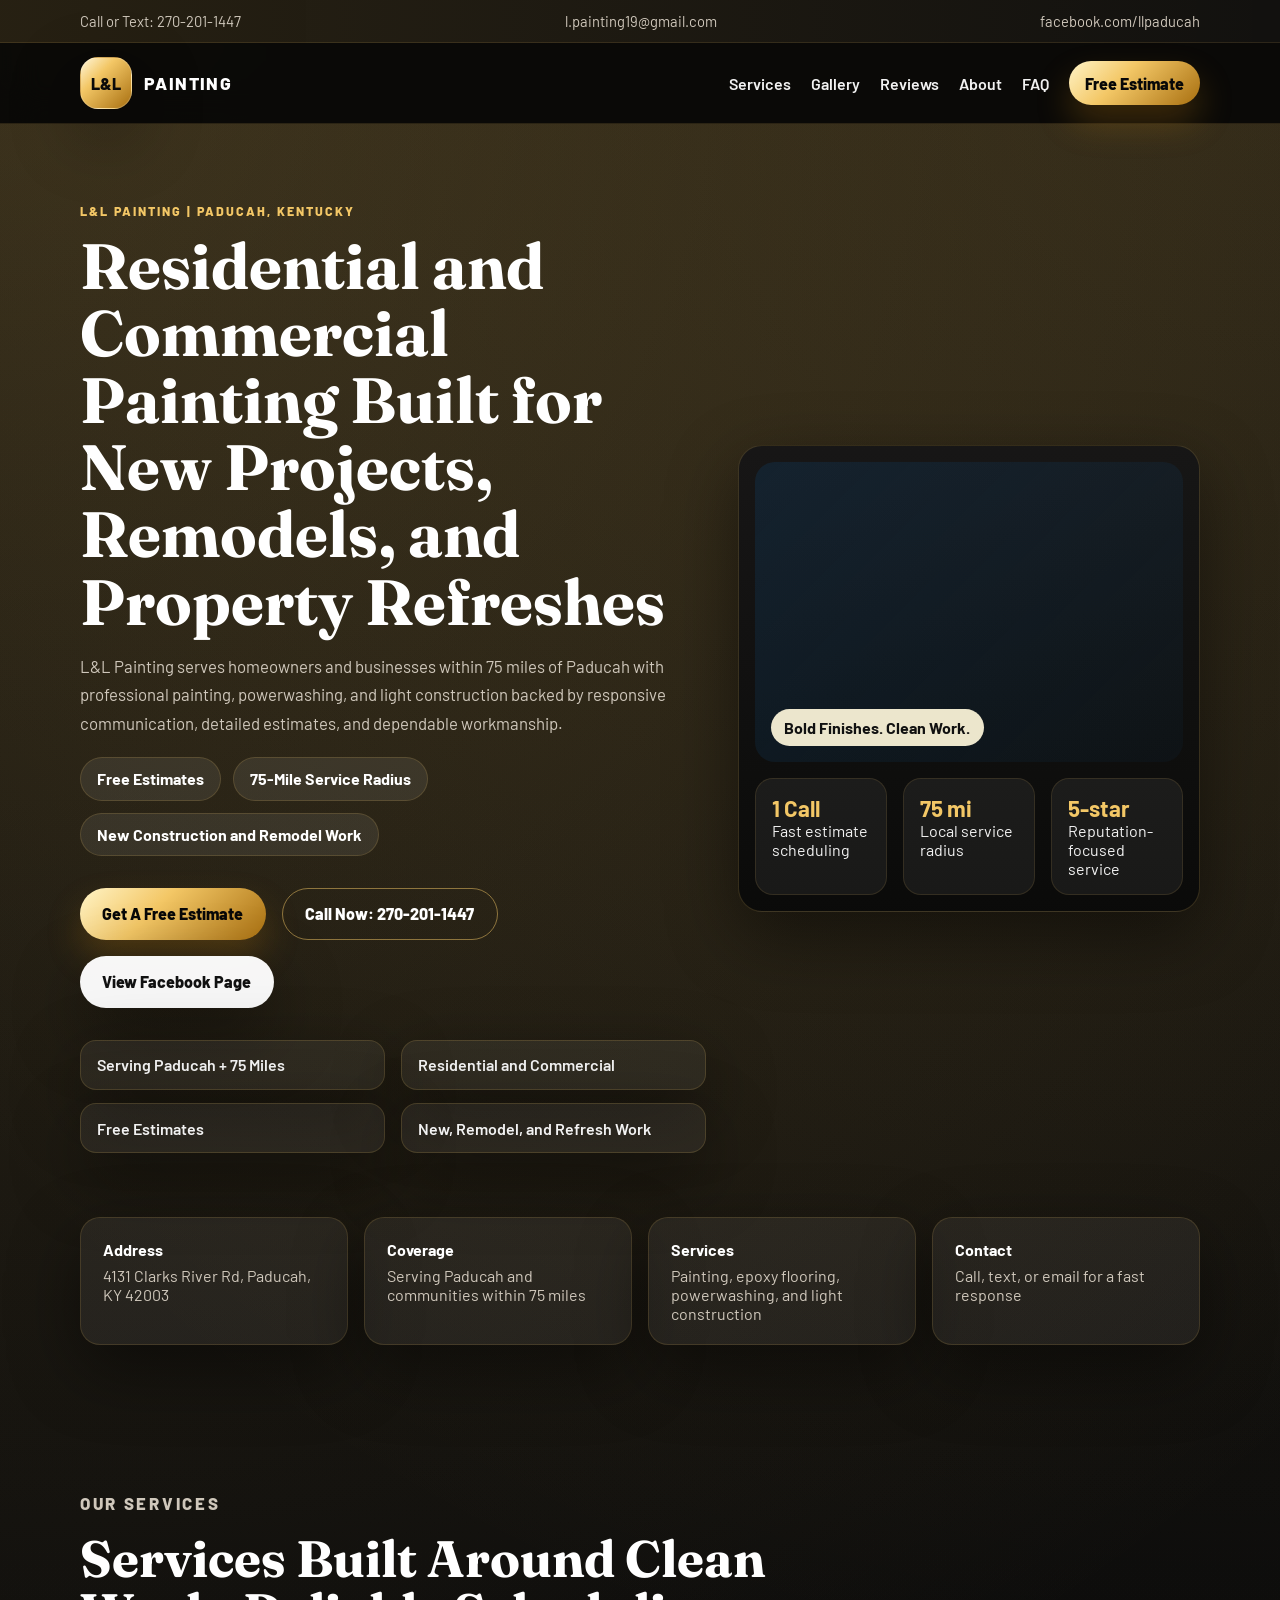
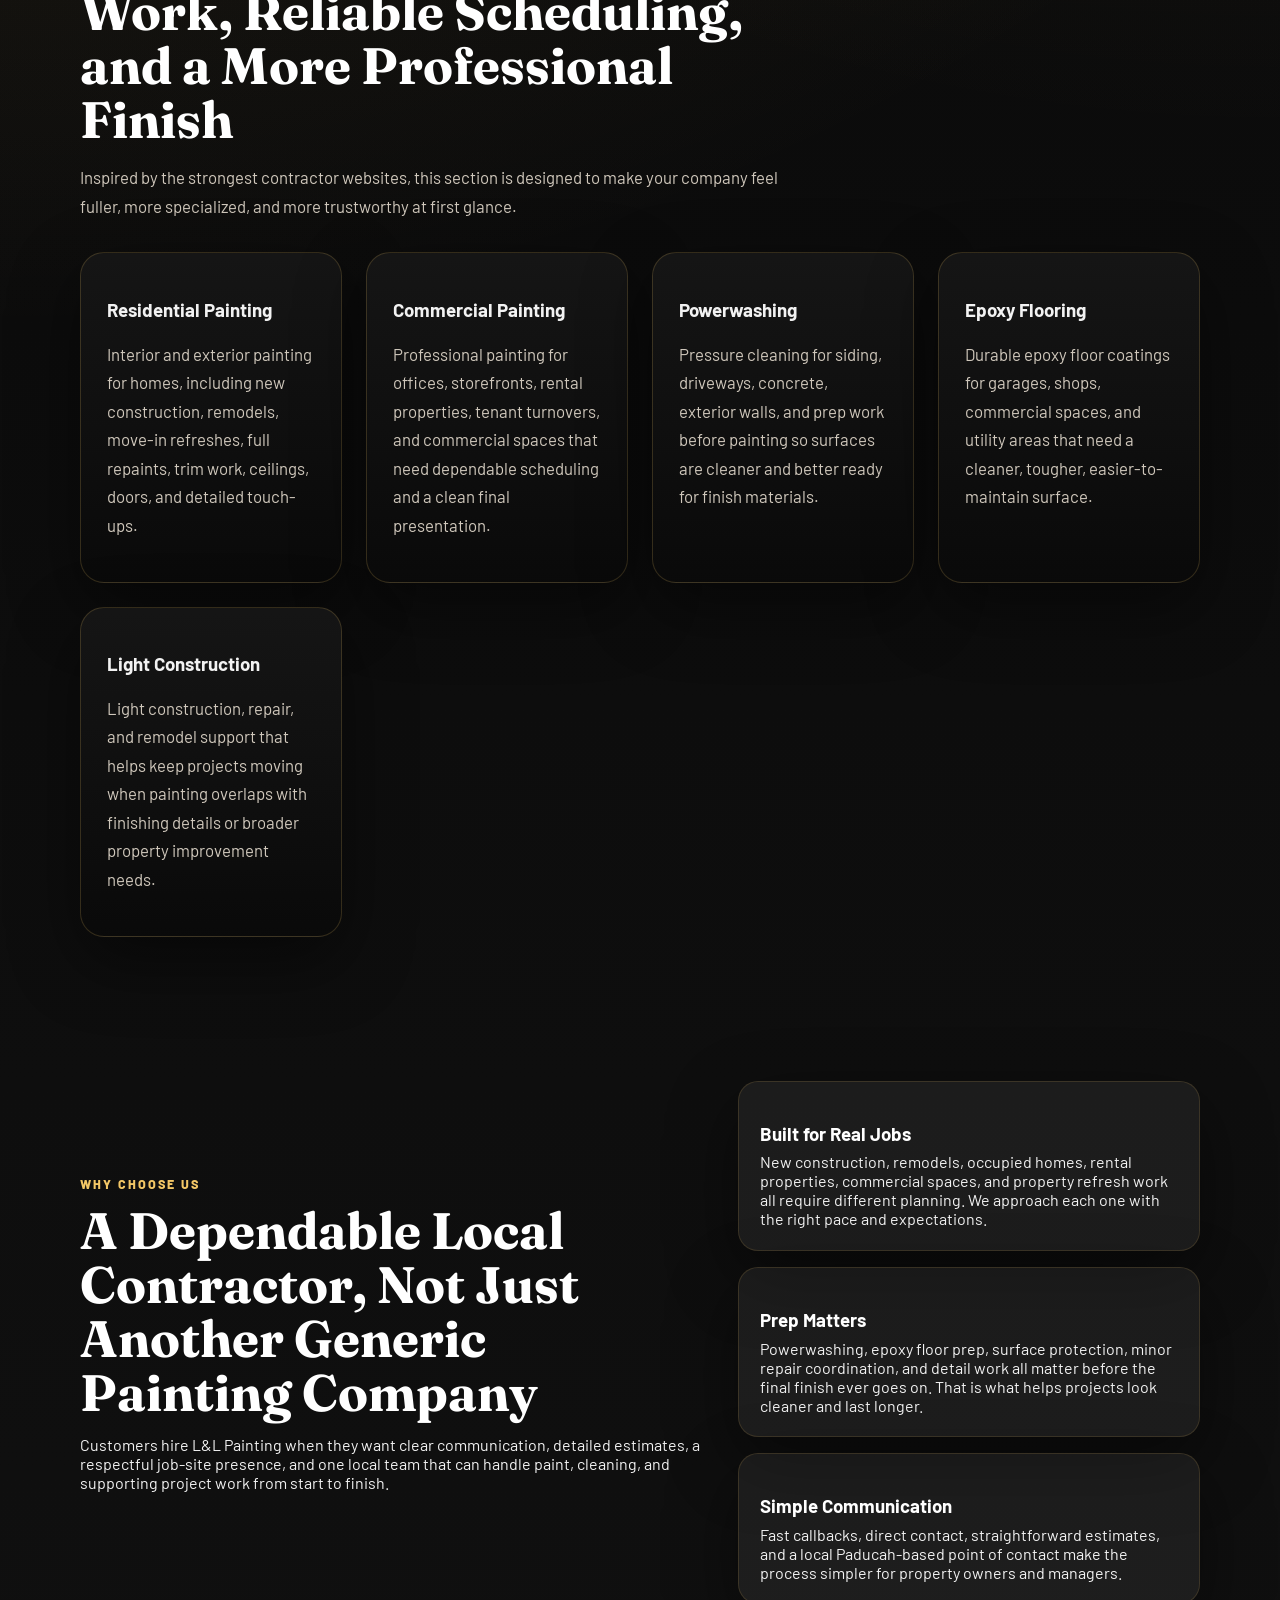
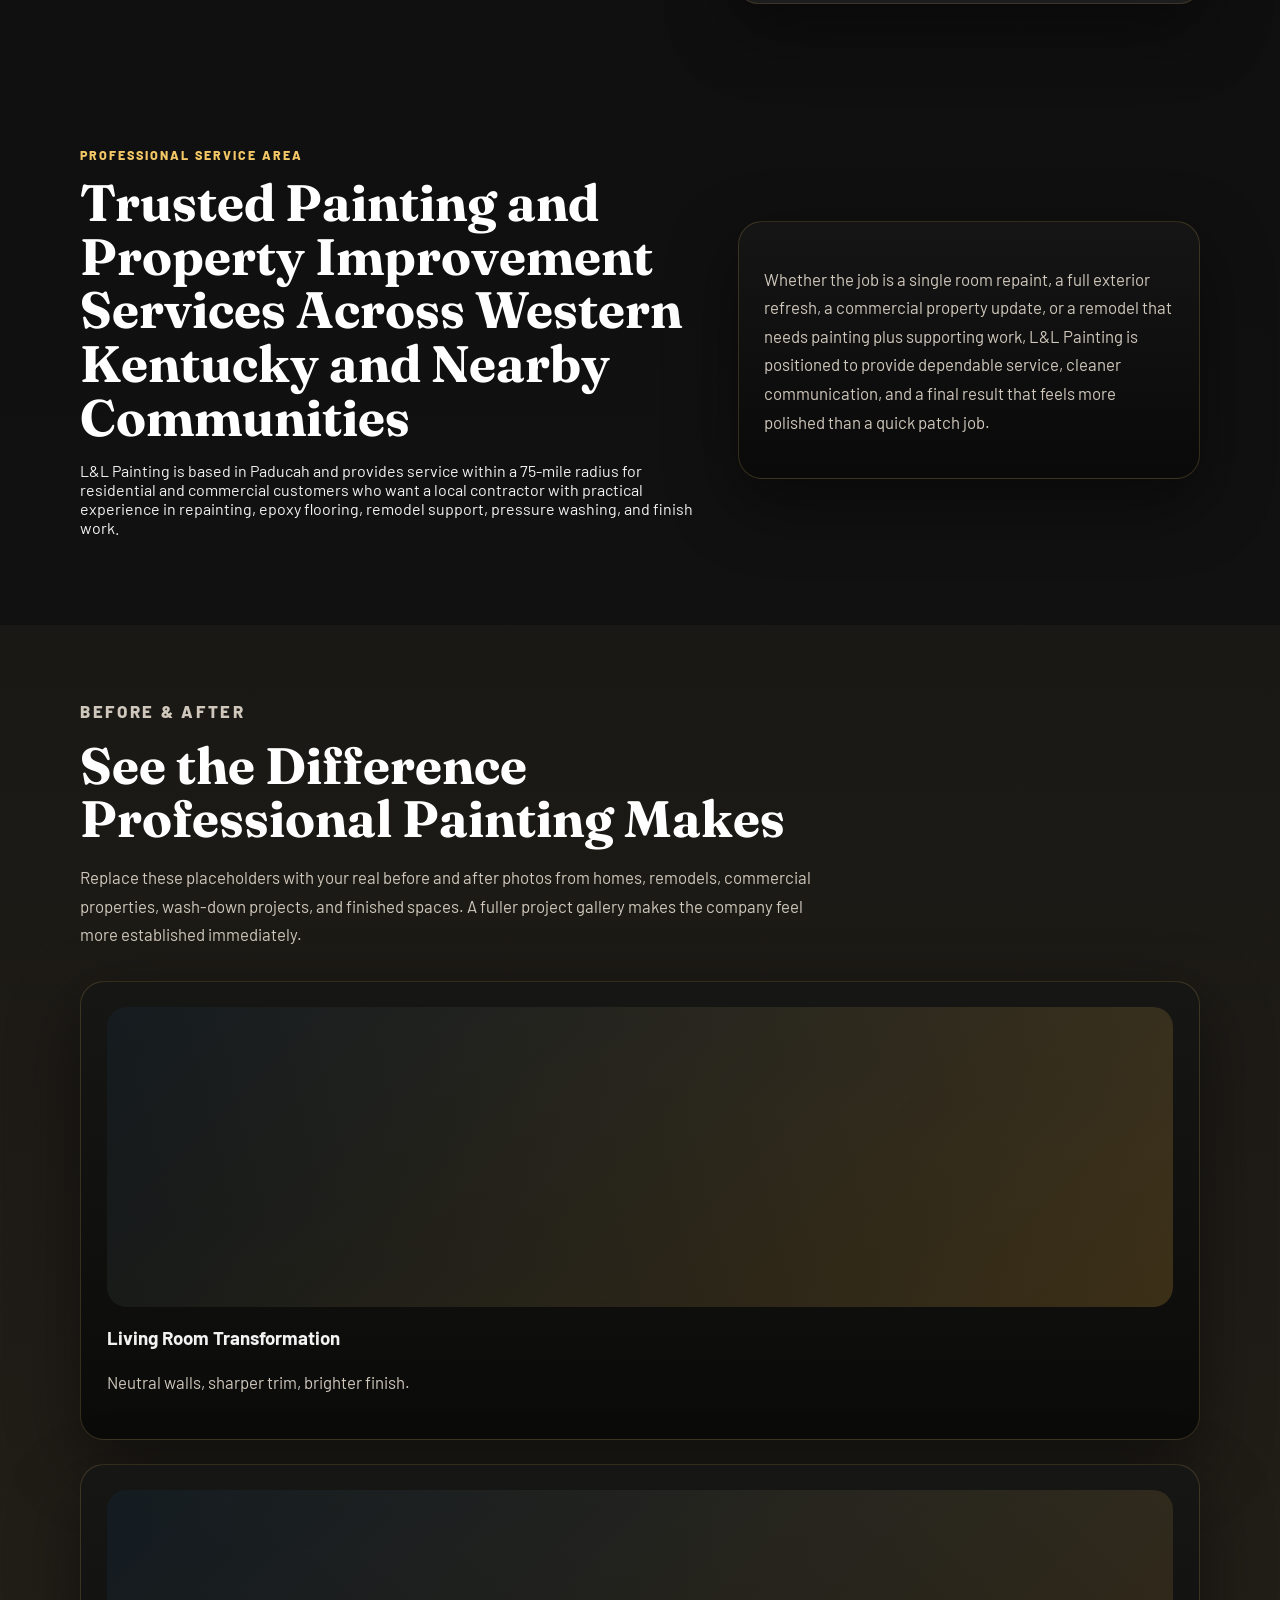
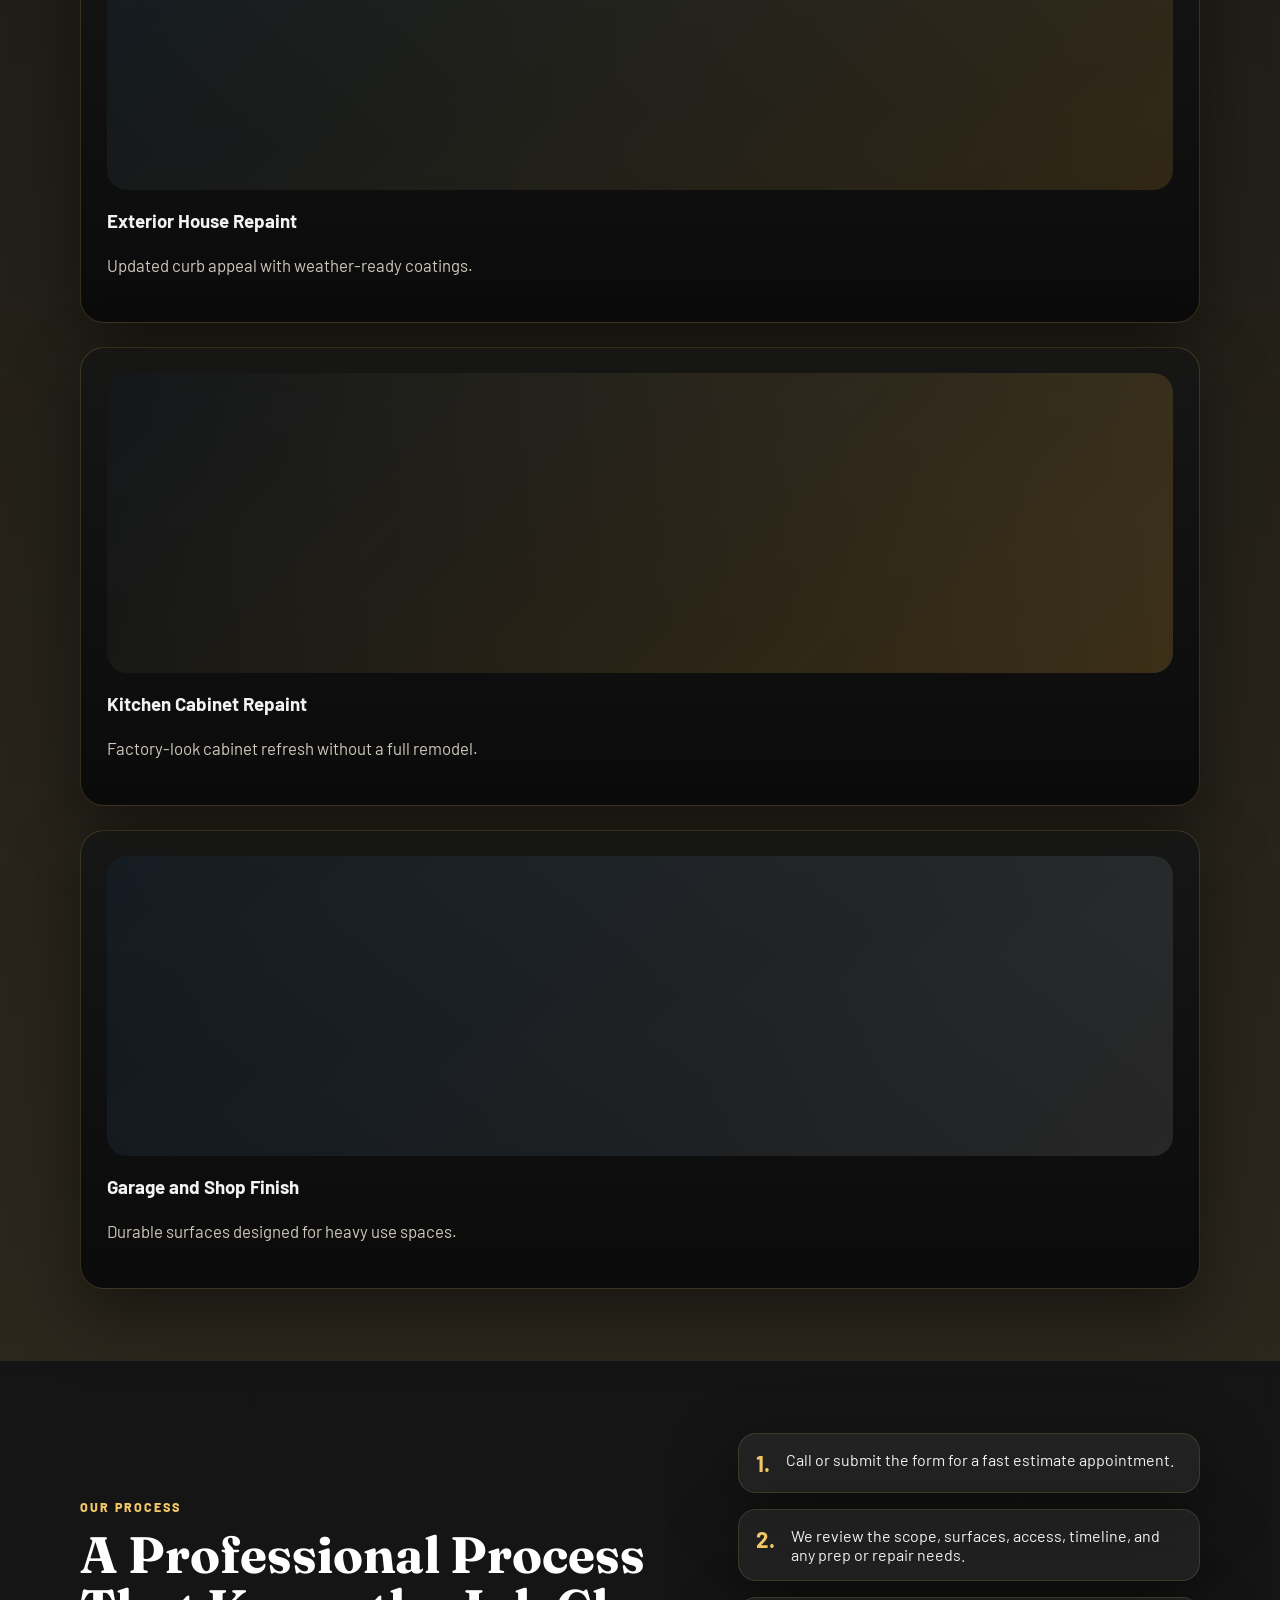
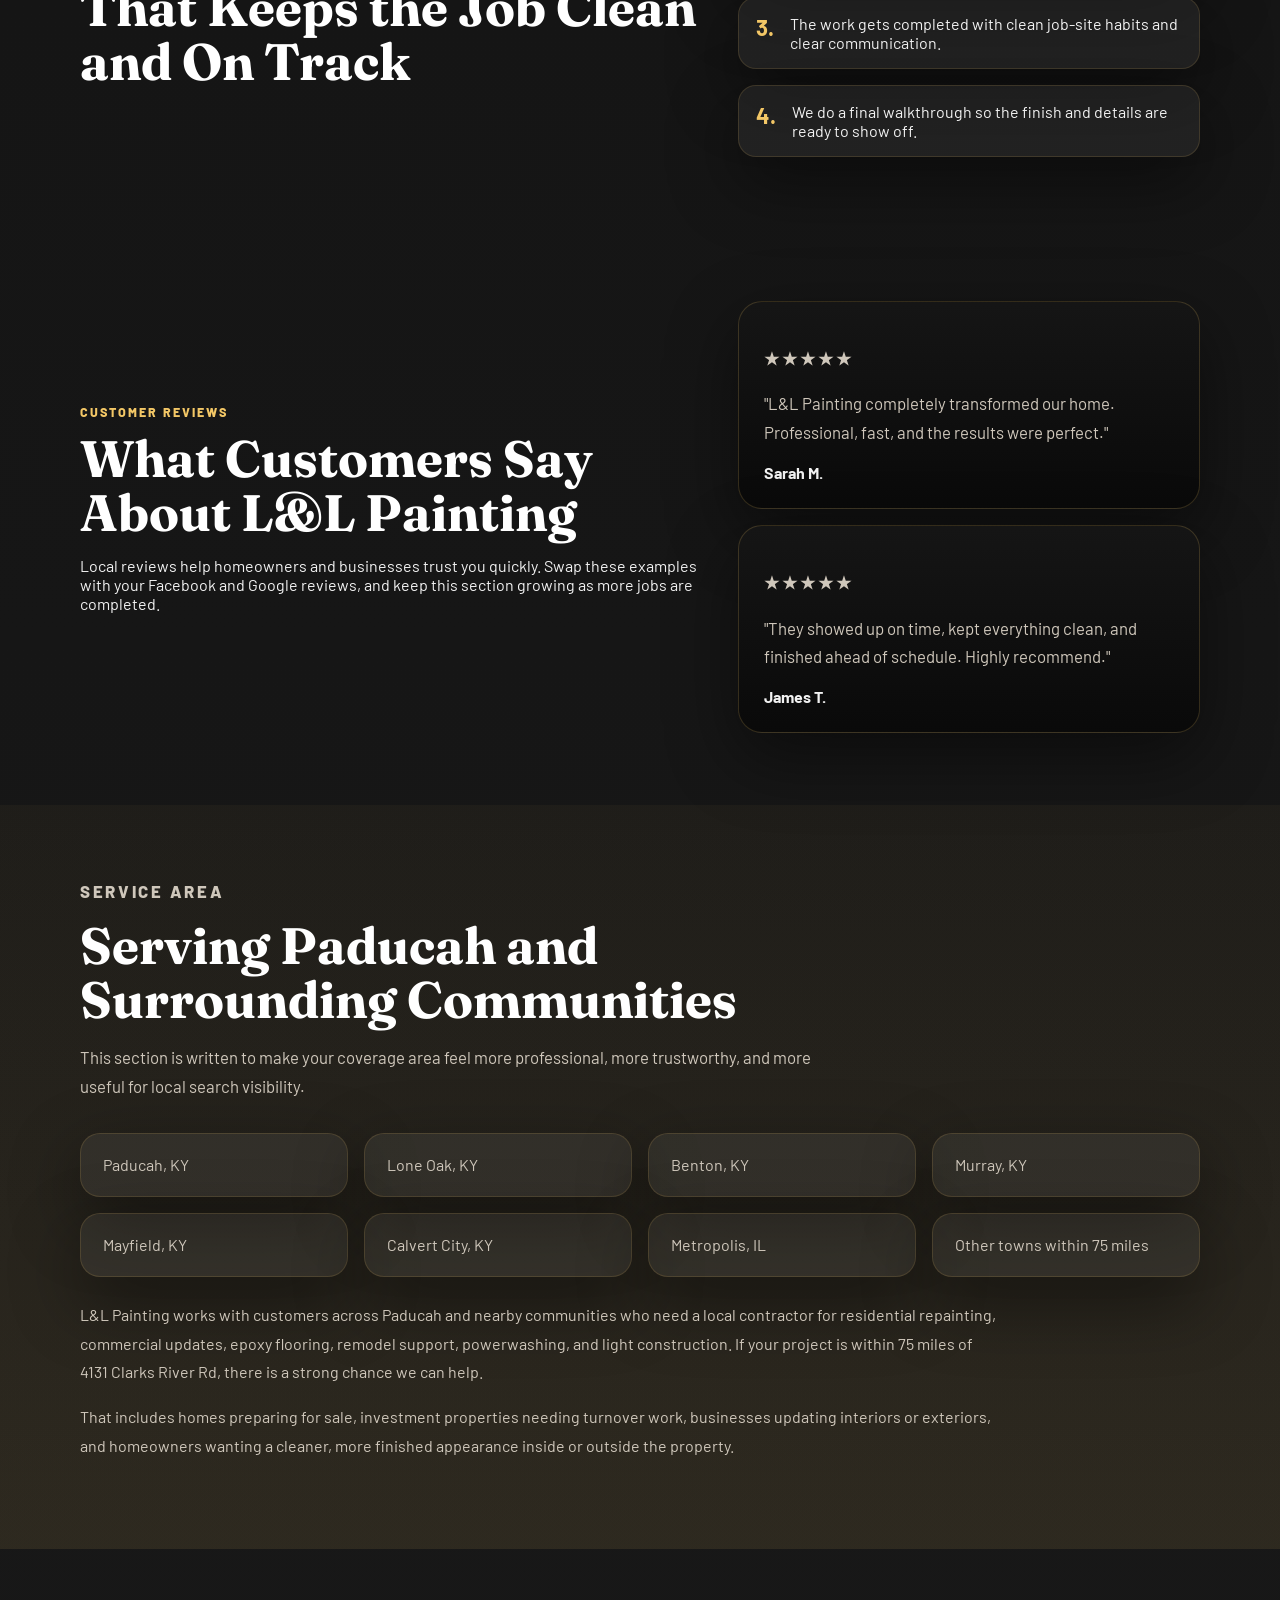
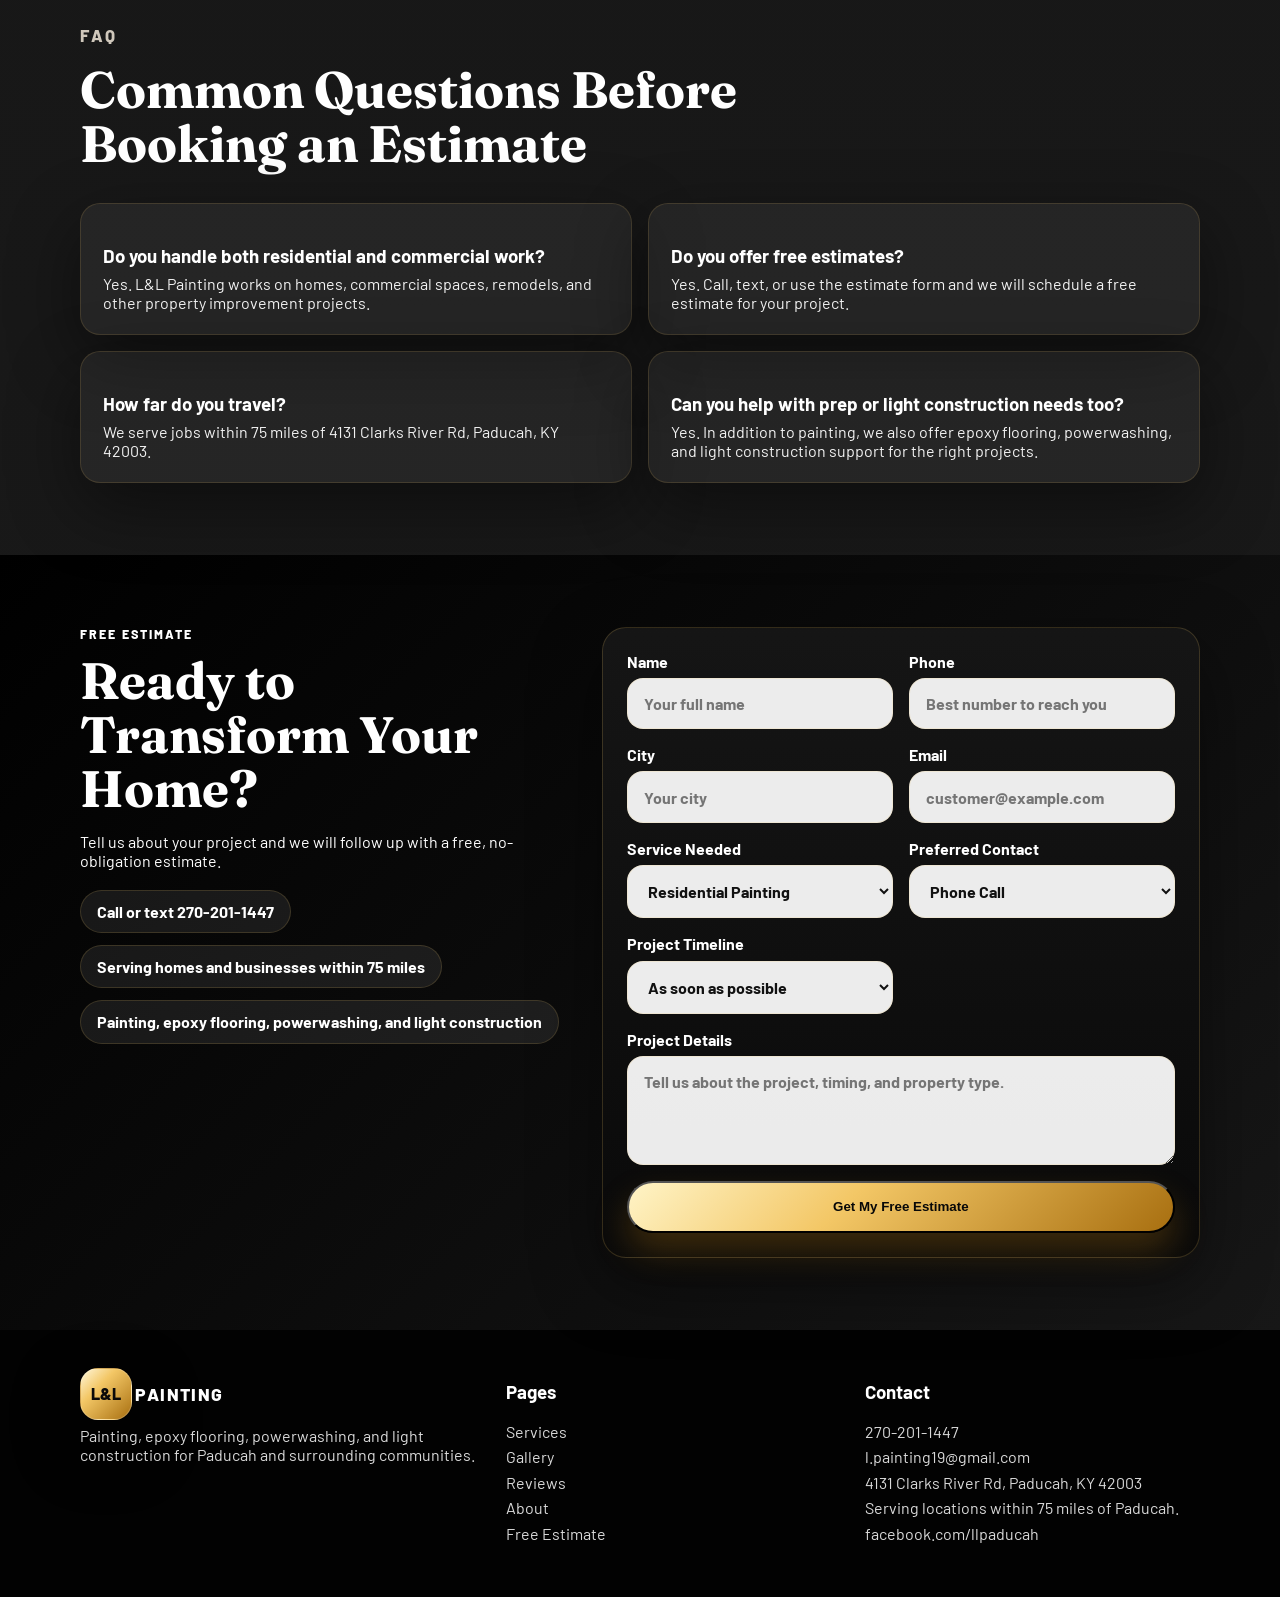
==== commit 6fa558c6: "Add files via upload" ====
--- a/index.html
+++ b/index.html
@@ -45,7 +45,8 @@
       </div>
       <div class="container nav-wrap">
         <a class="brand" href="index.html">
-          <img class="brand-logo" src="logo.png" alt="L&amp;L Painting logo">
+          <span class="brand-mark">L&amp;L</span>
+          <span class="brand-text">Painting</span>
         </a>
         <button class="nav-toggle" type="button" aria-expanded="false" aria-controls="site-nav">
           <span></span>
@@ -393,7 +394,8 @@
       <div class="container footer-grid">
         <div>
           <a class="brand" href="index.html">
-            <img class="brand-logo brand-logo-footer" src="logo.png" alt="L&amp;L Painting logo">
+            <span class="brand-mark">L&amp;L</span>
+            <span class="brand-text">Painting</span>
           </a>
           <p>Painting, epoxy flooring, powerwashing, and light construction for Paducah and surrounding communities.</p>
         </div>
--- a/styles.css
+++ b/styles.css
@@ -95,16 +95,6 @@
   letter-spacing: 0.02em;
 }
 
-.brand-logo {
-  display: block;
-  height: 78px;
-  width: auto;
-}
-
-.brand-logo-footer {
-  height: 92px;
-}
-
 .brand-mark {
   display: inline-grid;
   place-items: center;
@@ -267,6 +257,11 @@
   padding: 0.7rem 1rem;
 }
 
+.text-link {
+  color: var(--gold);
+  font-weight: 700;
+}
+
 .trust-list,
 .check-list {
   display: grid;
@@ -527,6 +522,13 @@
 .feature-card p,
 .faq-card p {
   margin: 0;
+}
+
+.service-card a,
+.detail-card a,
+.gallery-card a,
+.review-card a {
+  margin-top: 0.85rem;
 }
 
 .lead-form.light input,
@@ -650,14 +652,6 @@
     display: block;
   }
 
-  .brand-logo {
-    height: 58px;
-  }
-
-  .brand-logo-footer {
-    height: 74px;
-  }
-
   .trust-list,
   .check-list,
   .lead-form {
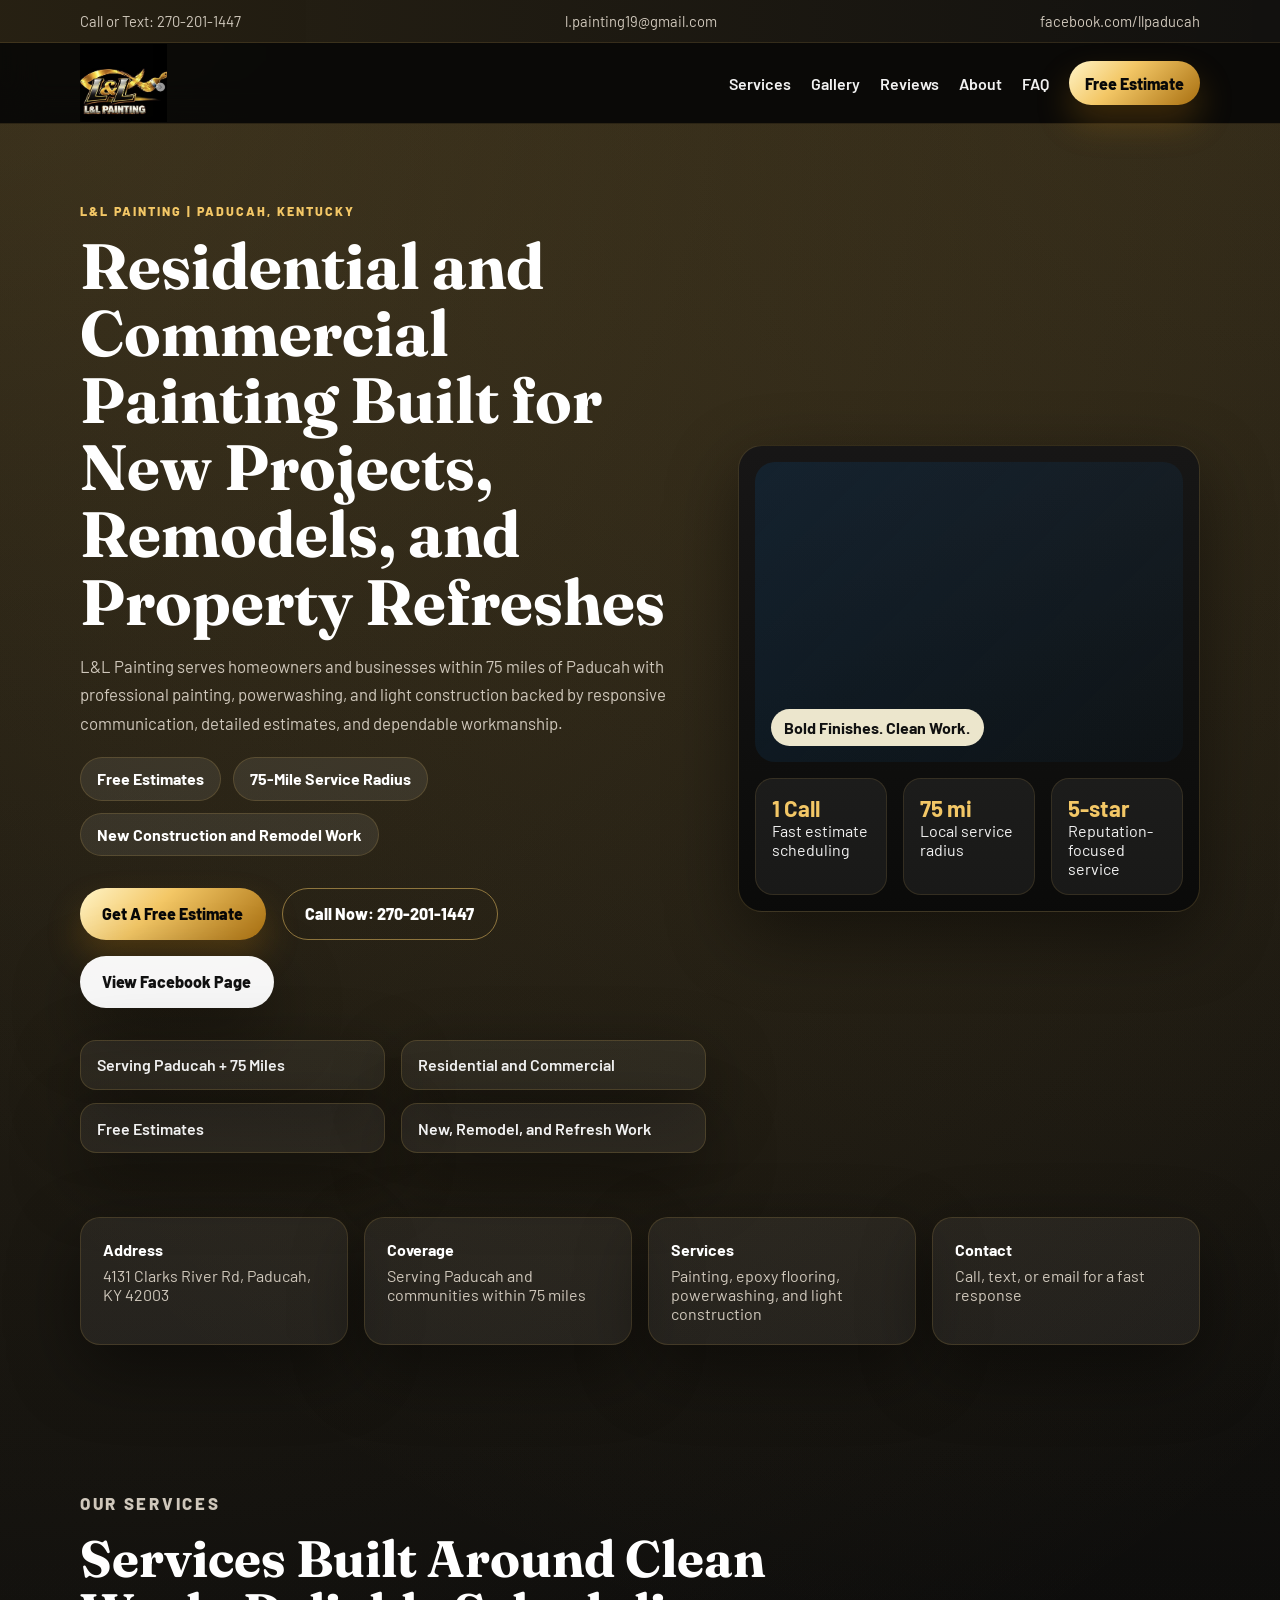
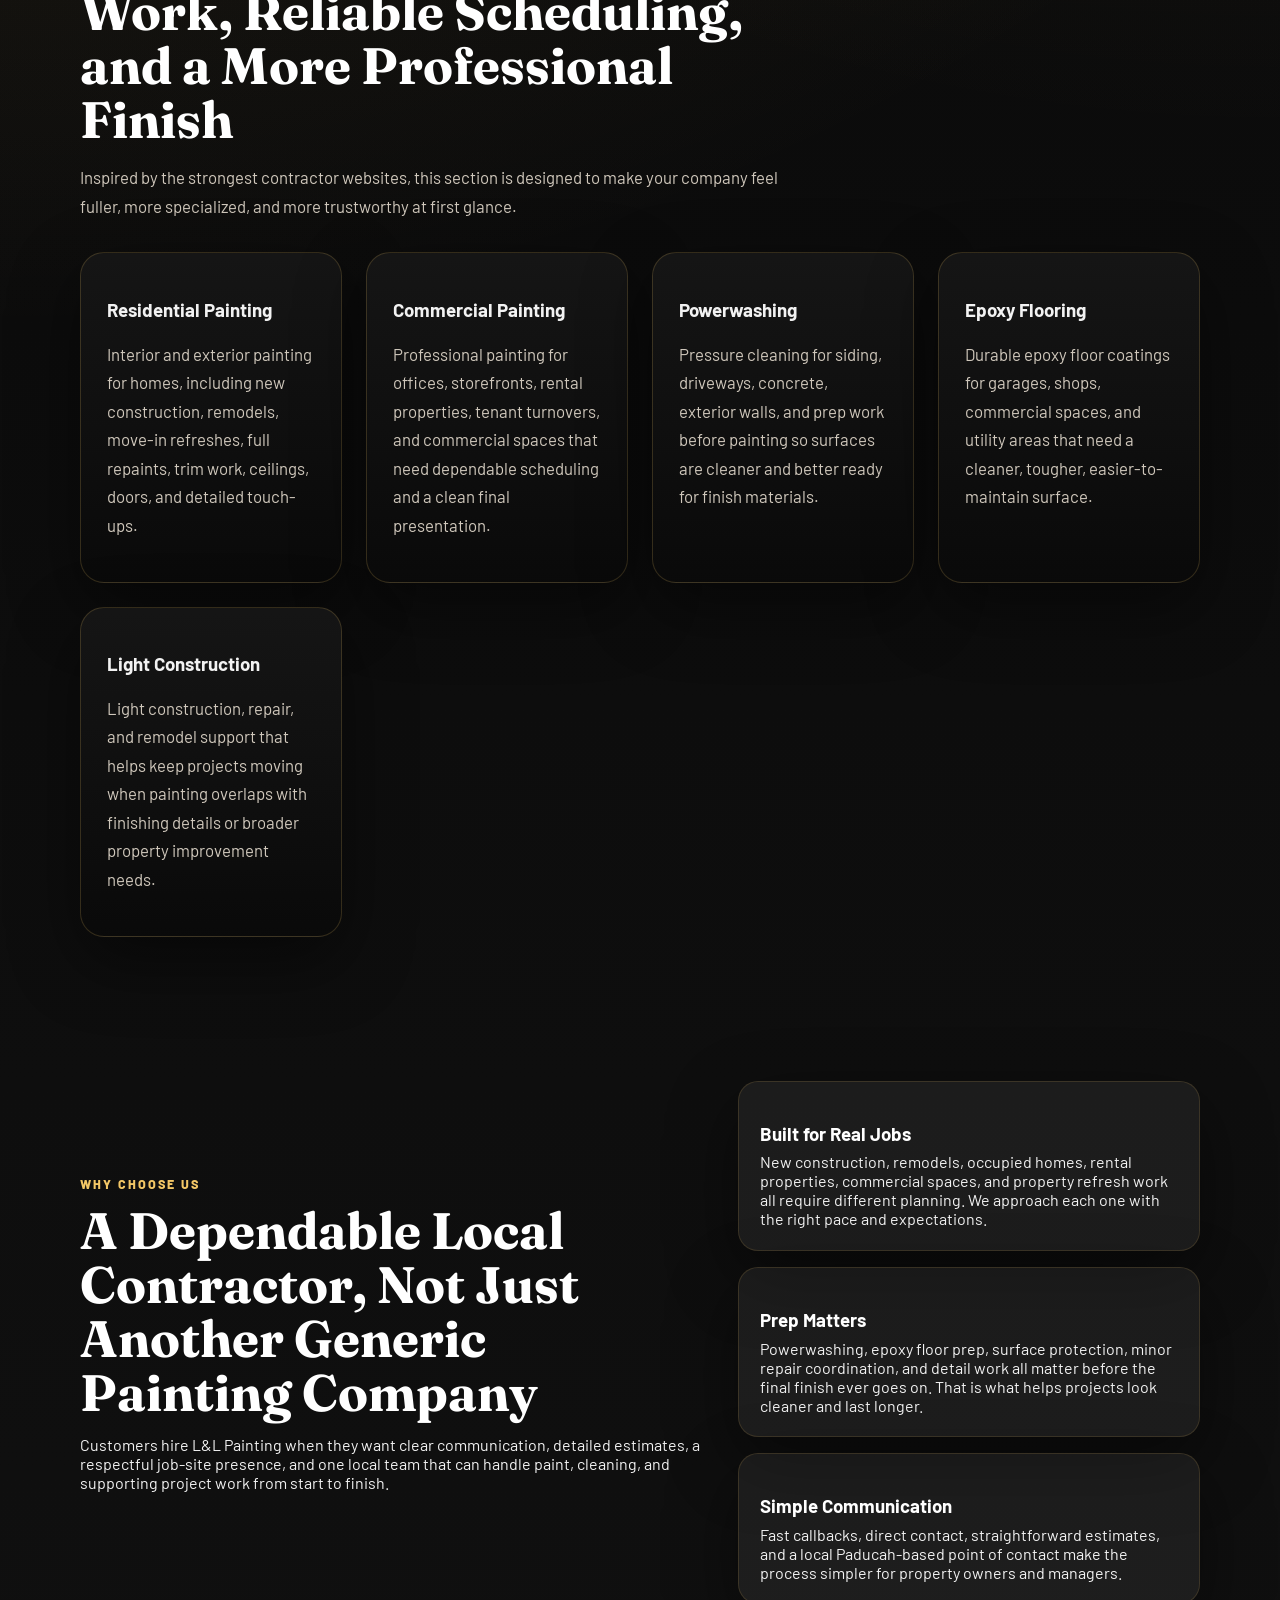
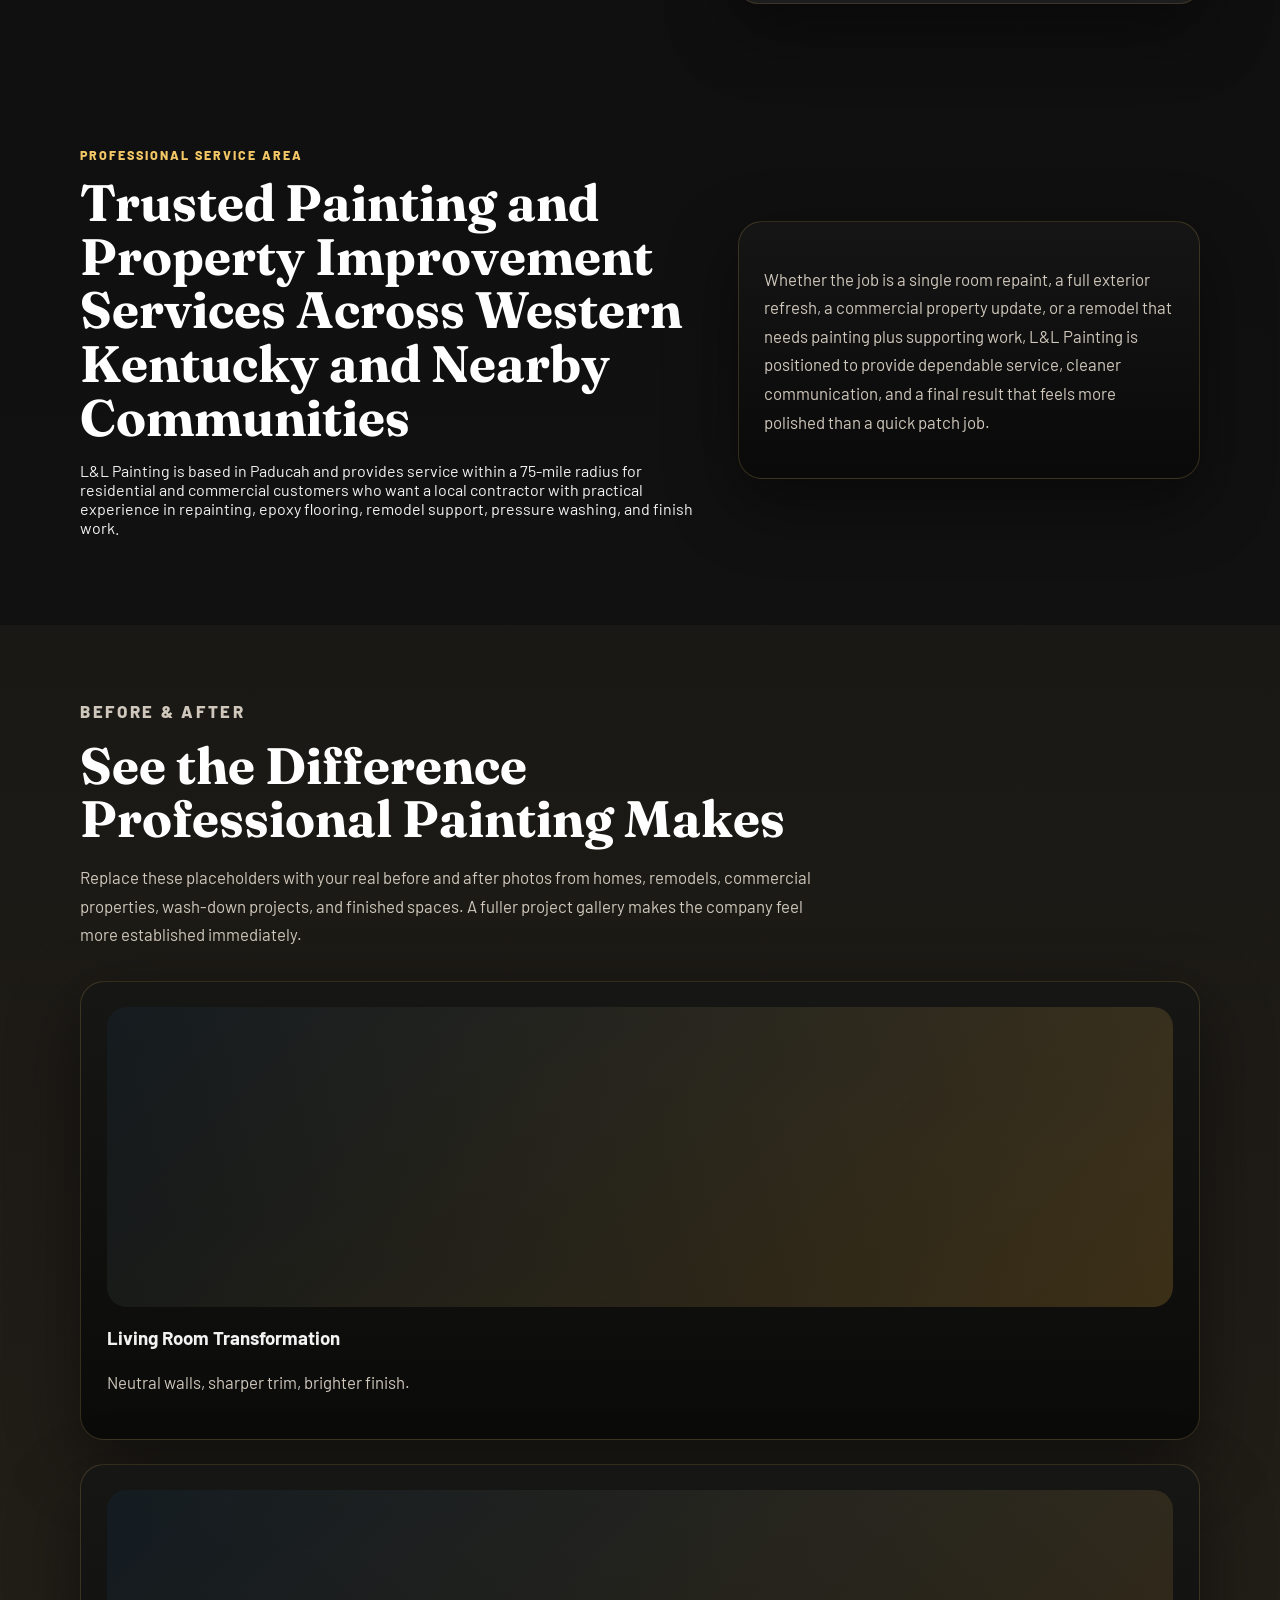
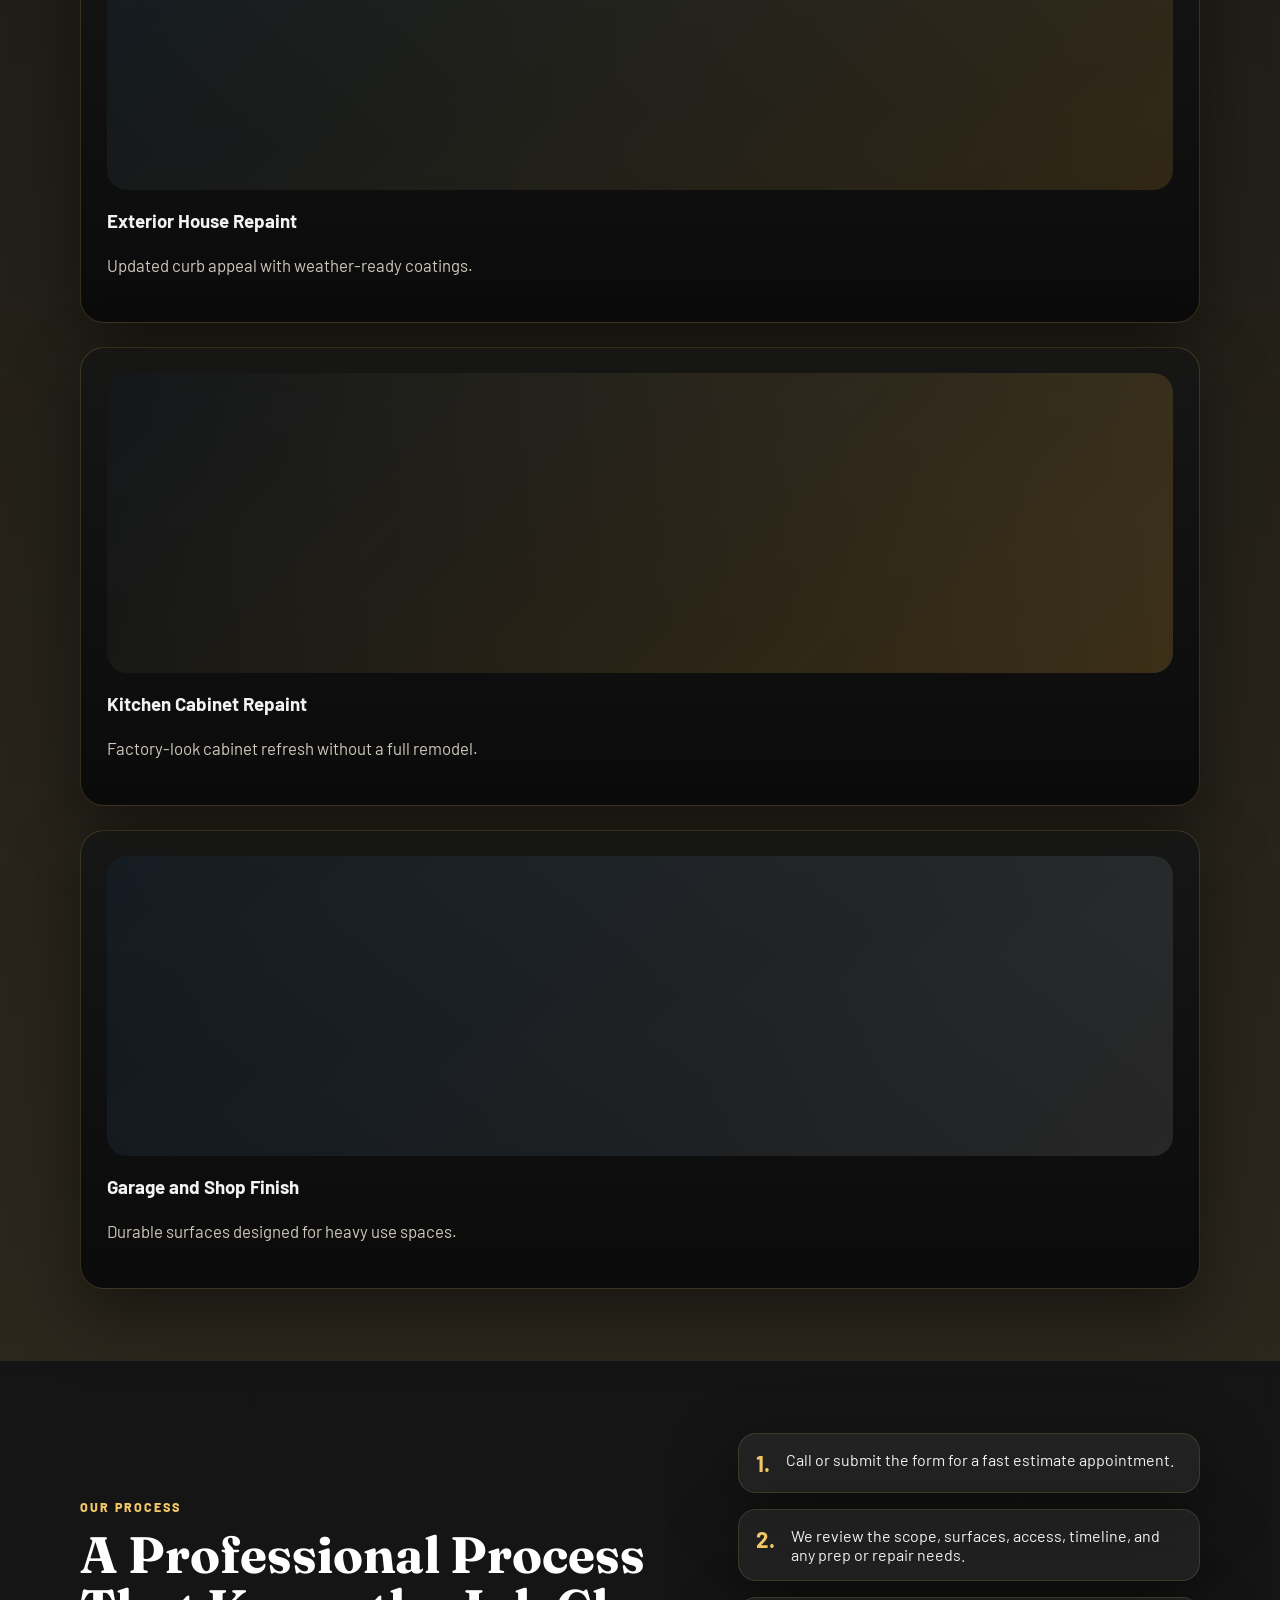
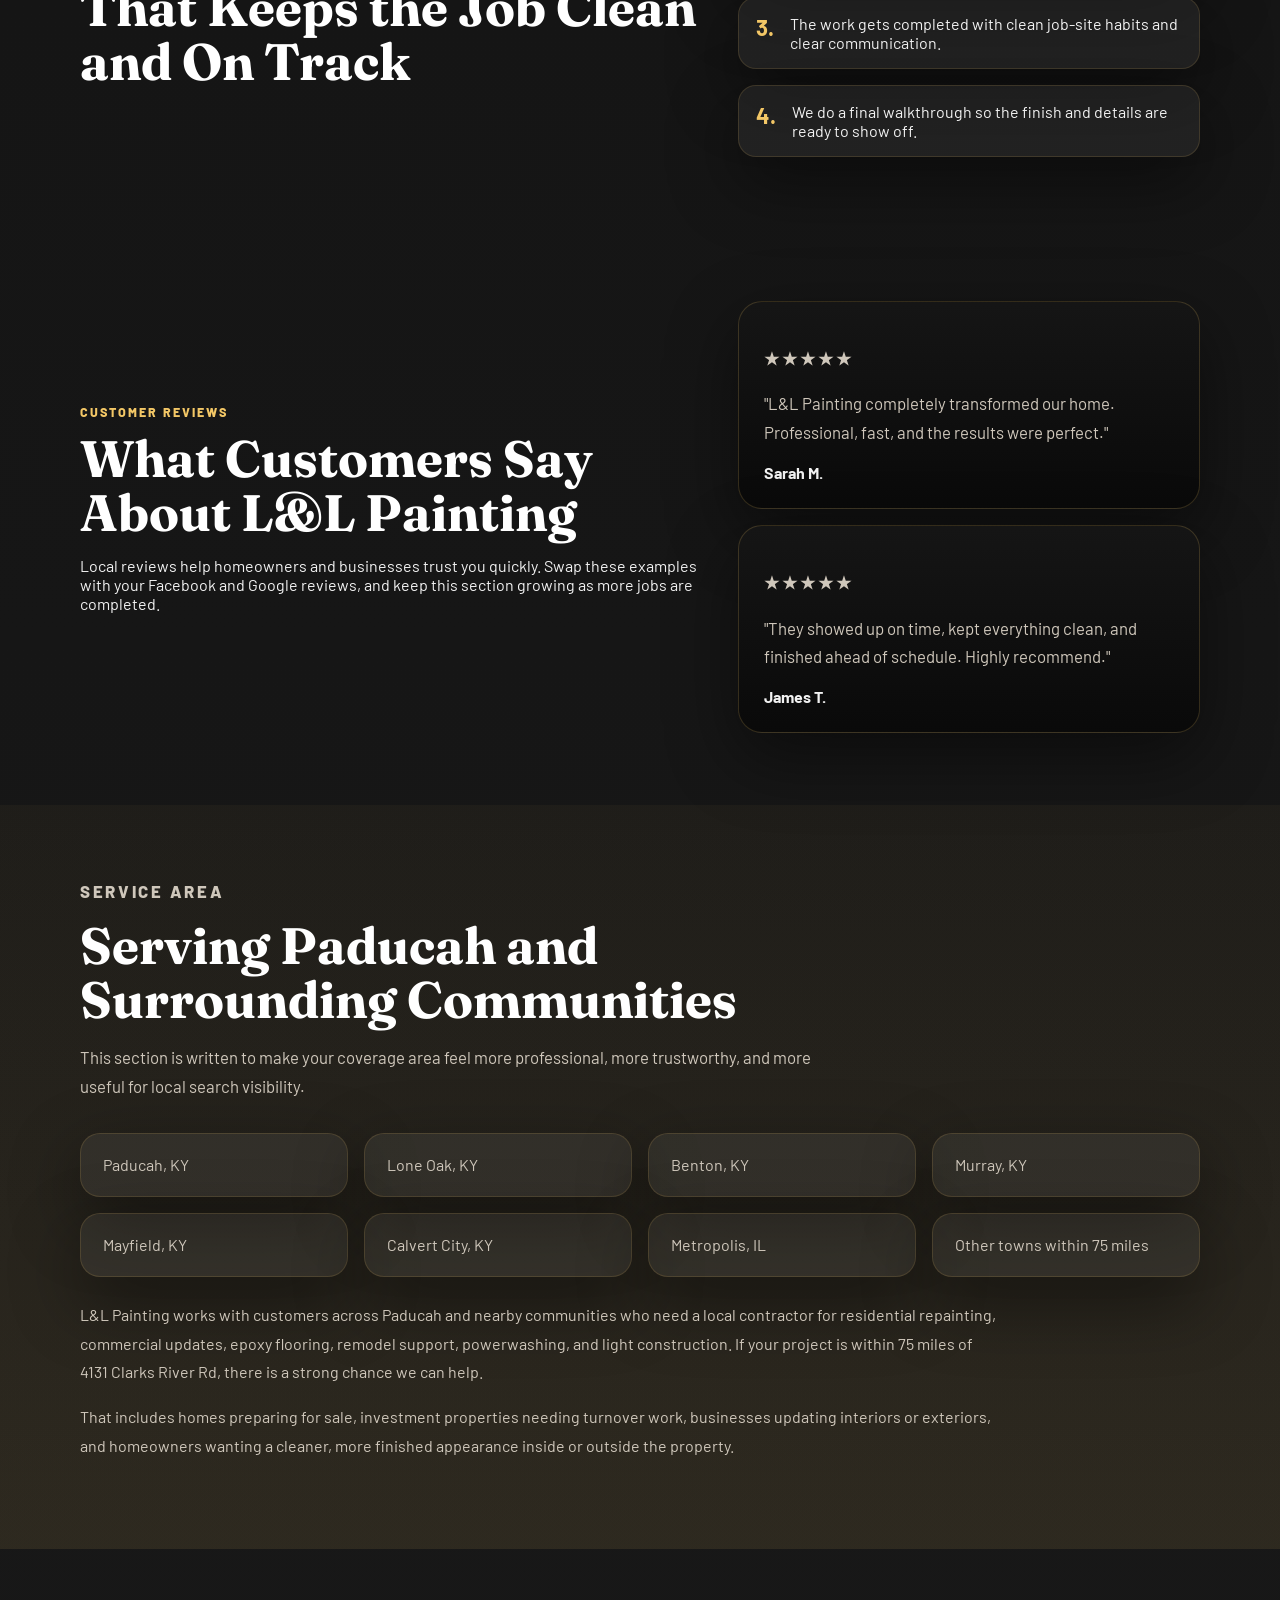
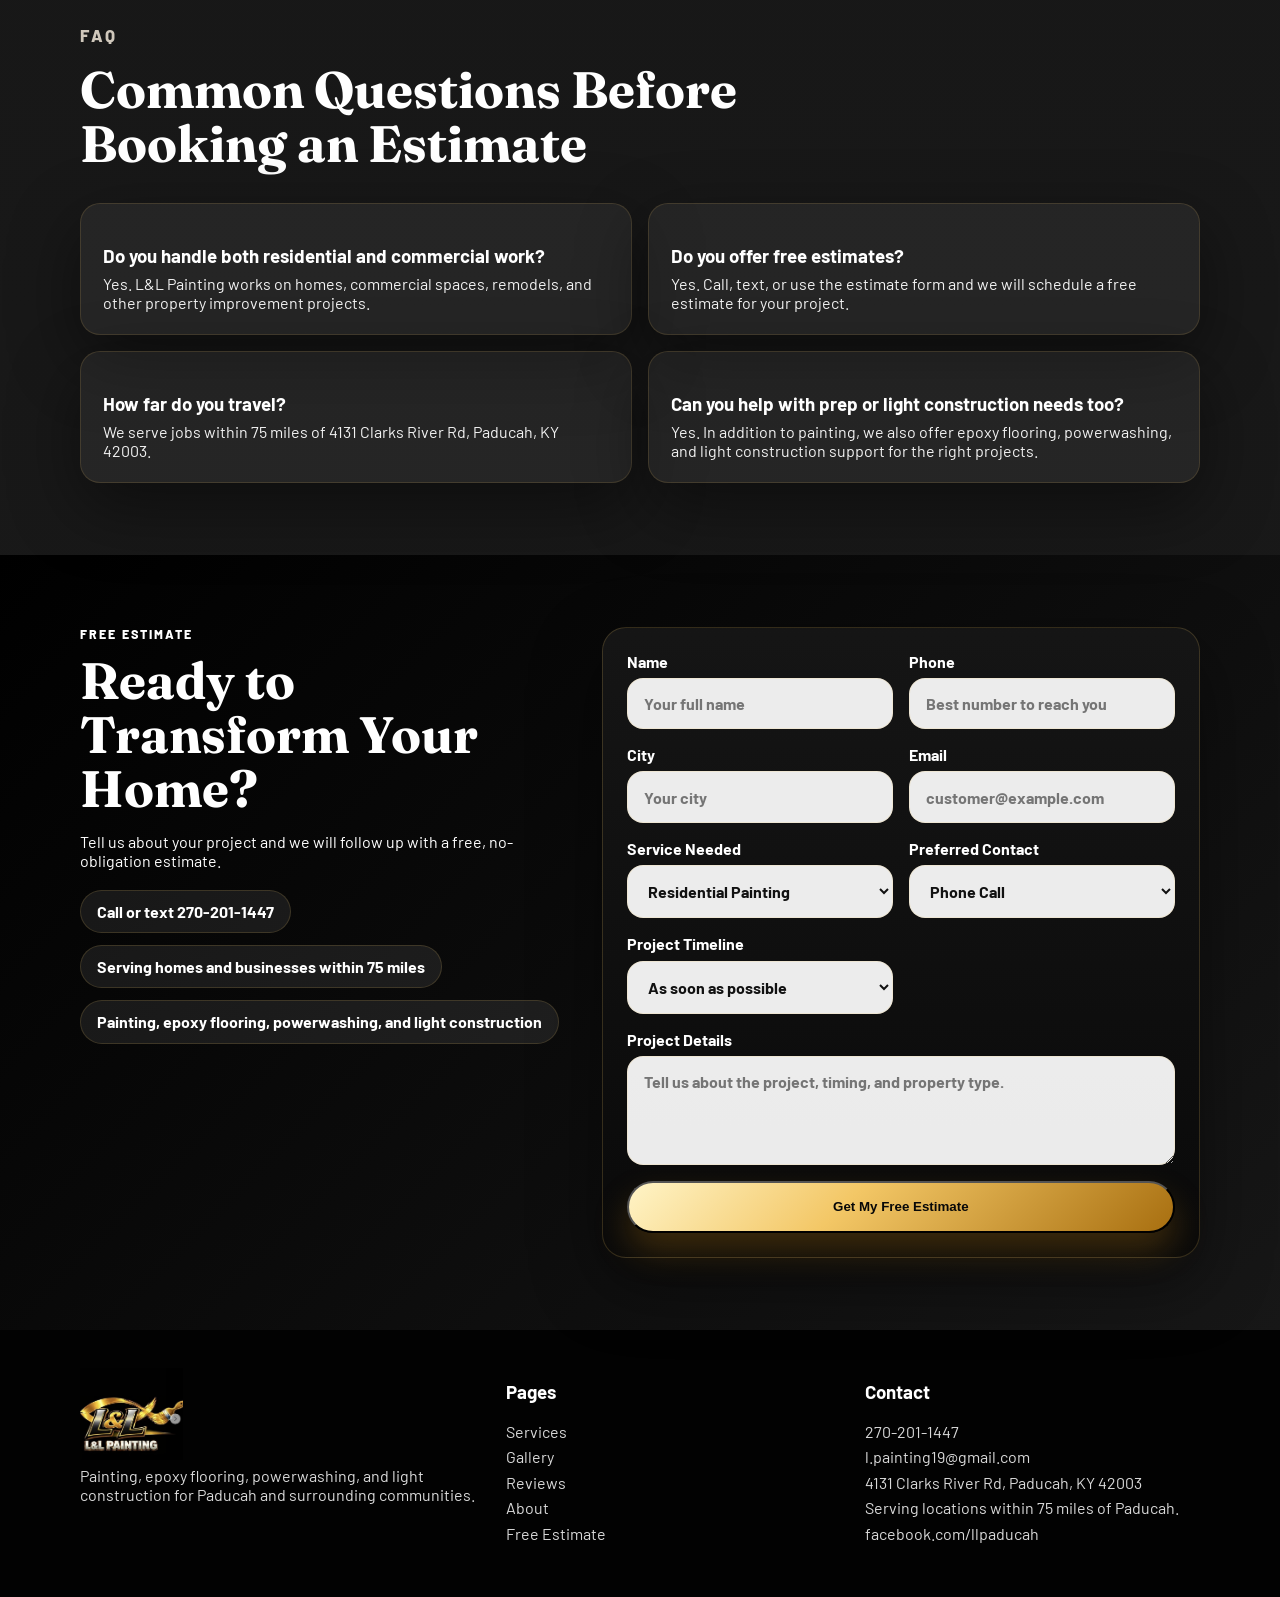
==== commit 9bcd24de: "Add files via upload" ====
--- a/index.html
+++ b/index.html
@@ -45,8 +45,7 @@
       </div>
       <div class="container nav-wrap">
         <a class="brand" href="index.html">
-          <span class="brand-mark">L&amp;L</span>
-          <span class="brand-text">Painting</span>
+          <img class="brand-logo" src="logo.png" alt="L&amp;L Painting logo">
         </a>
         <button class="nav-toggle" type="button" aria-expanded="false" aria-controls="site-nav">
           <span></span>
@@ -394,8 +393,7 @@
       <div class="container footer-grid">
         <div>
           <a class="brand" href="index.html">
-            <span class="brand-mark">L&amp;L</span>
-            <span class="brand-text">Painting</span>
+            <img class="brand-logo brand-logo-footer" src="logo.png" alt="L&amp;L Painting logo">
           </a>
           <p>Painting, epoxy flooring, powerwashing, and light construction for Paducah and surrounding communities.</p>
         </div>
--- a/styles.css
+++ b/styles.css
@@ -93,6 +93,16 @@
   gap: 0.75rem;
   font-weight: 800;
   letter-spacing: 0.02em;
+}
+
+.brand-logo {
+  display: block;
+  height: 78px;
+  width: auto;
+}
+
+.brand-logo-footer {
+  height: 92px;
 }
 
 .brand-mark {
@@ -652,6 +662,14 @@
     display: block;
   }
 
+  .brand-logo {
+    height: 58px;
+  }
+
+  .brand-logo-footer {
+    height: 74px;
+  }
+
   .trust-list,
   .check-list,
   .lead-form {
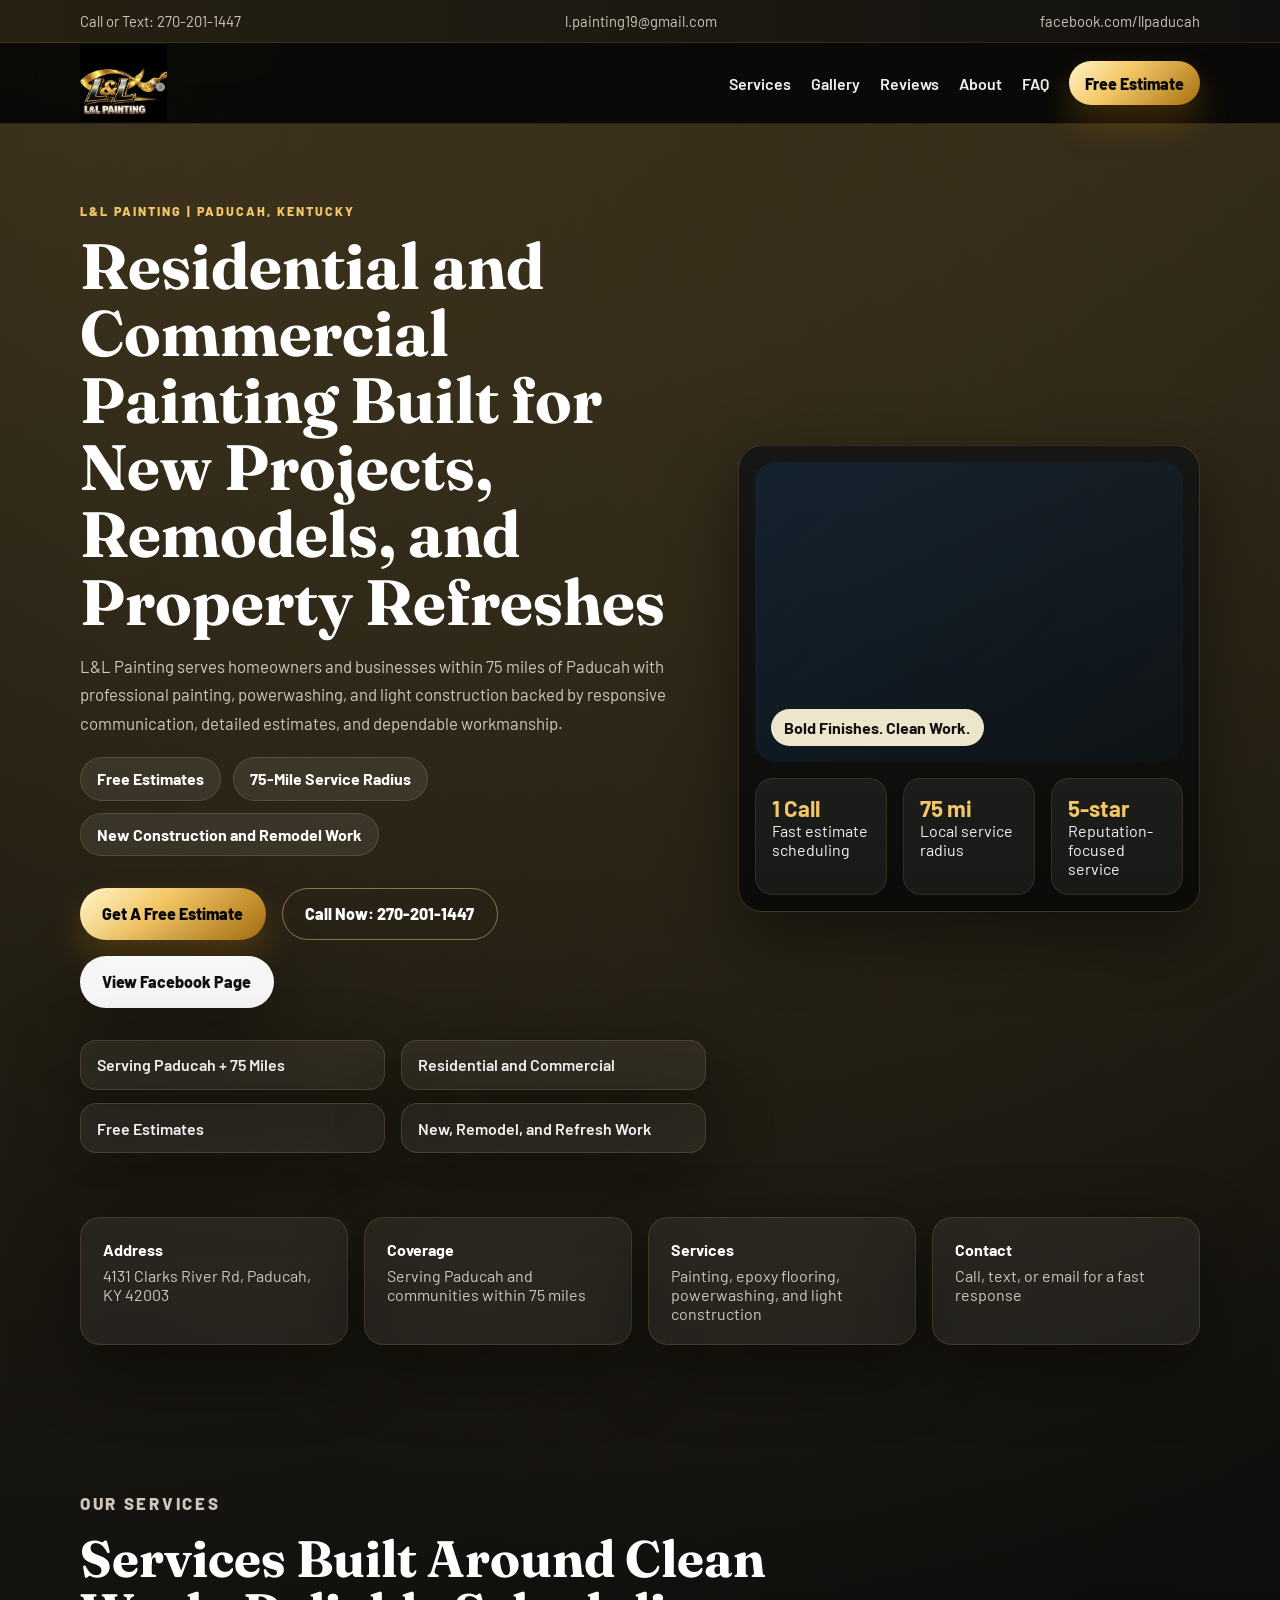
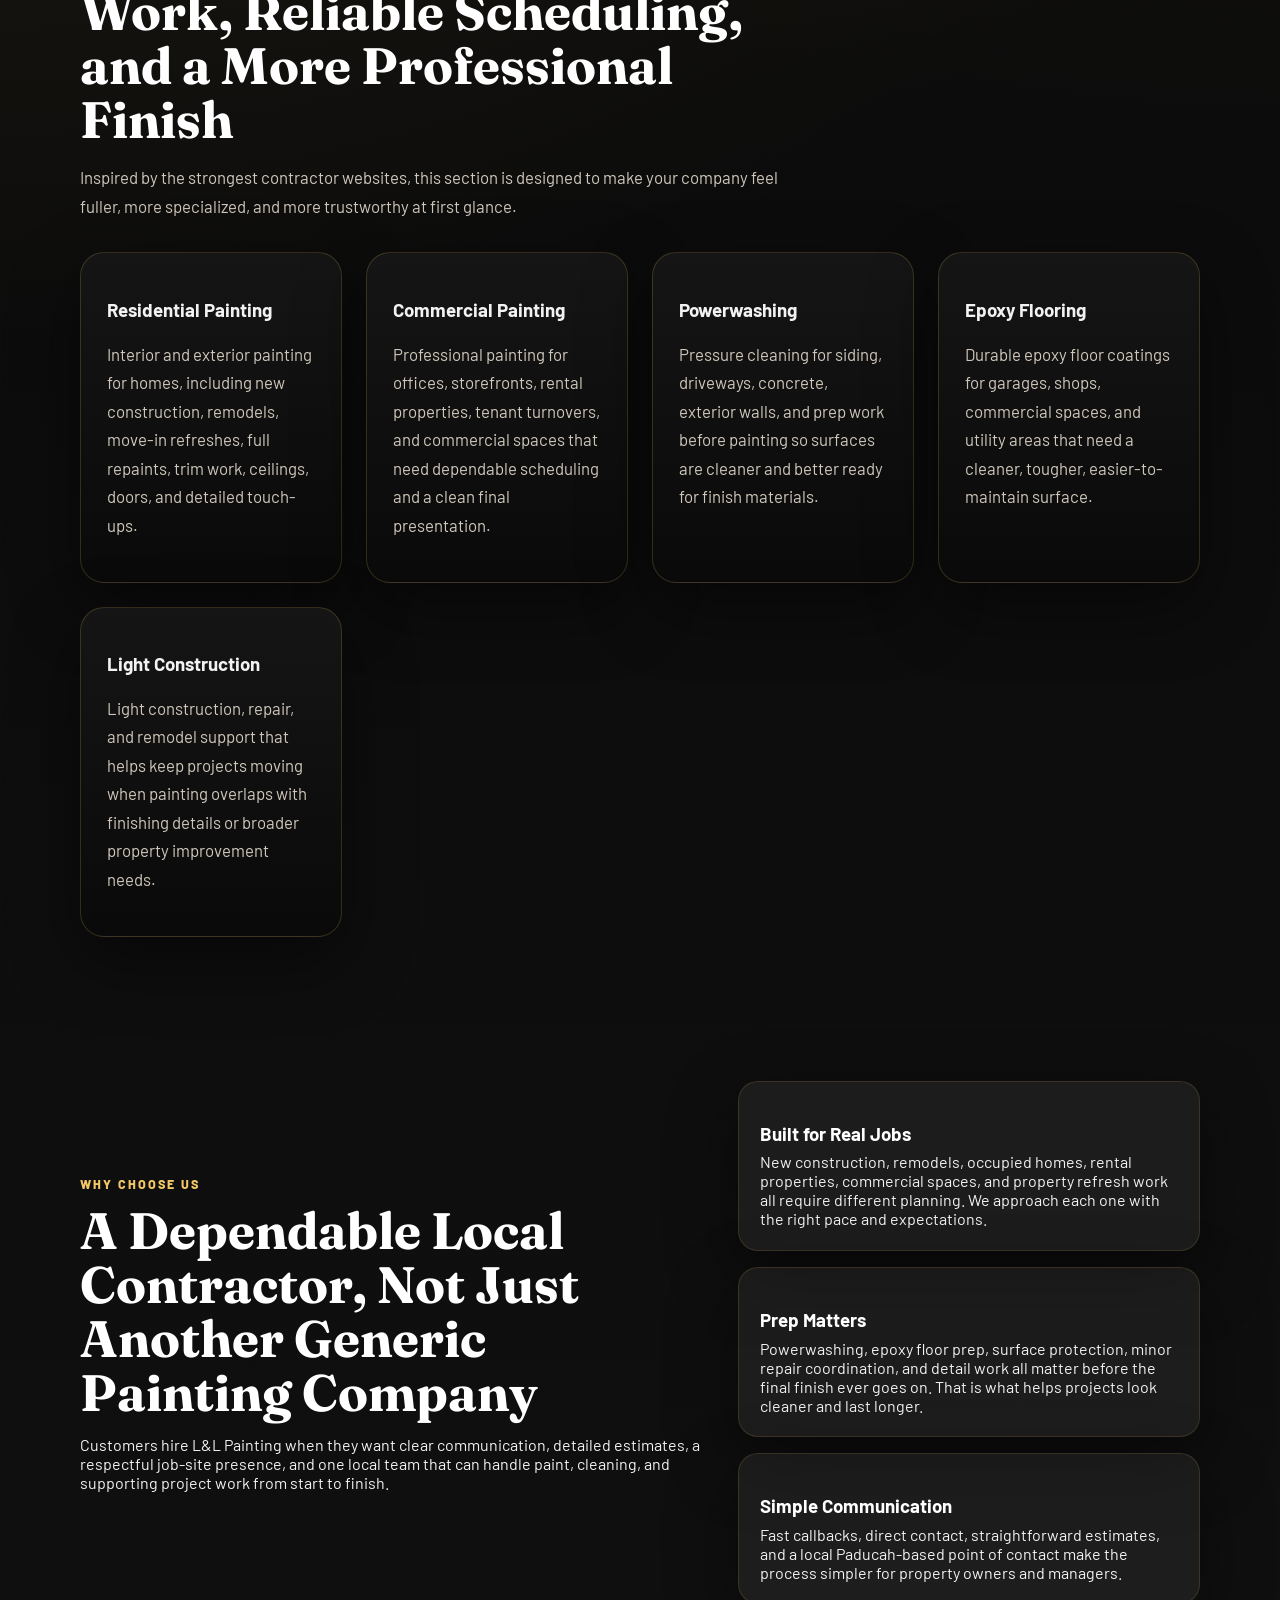
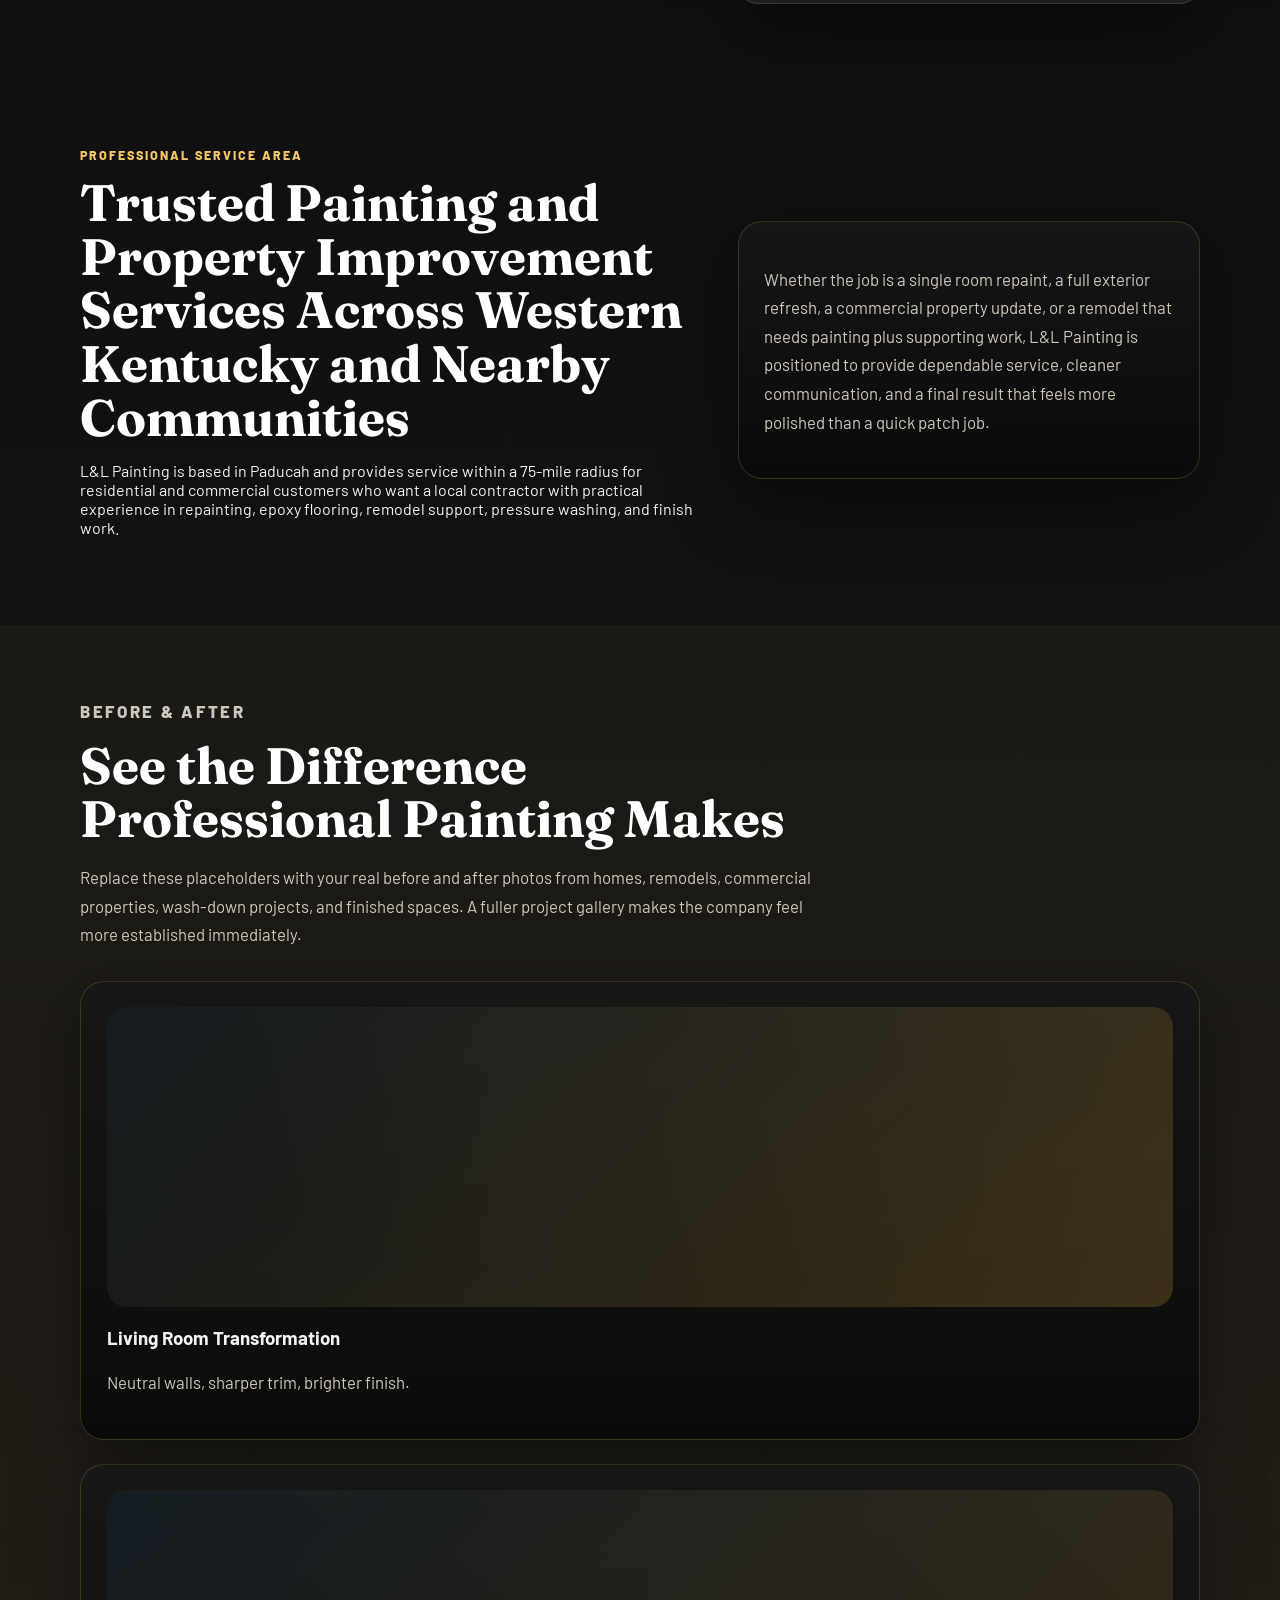
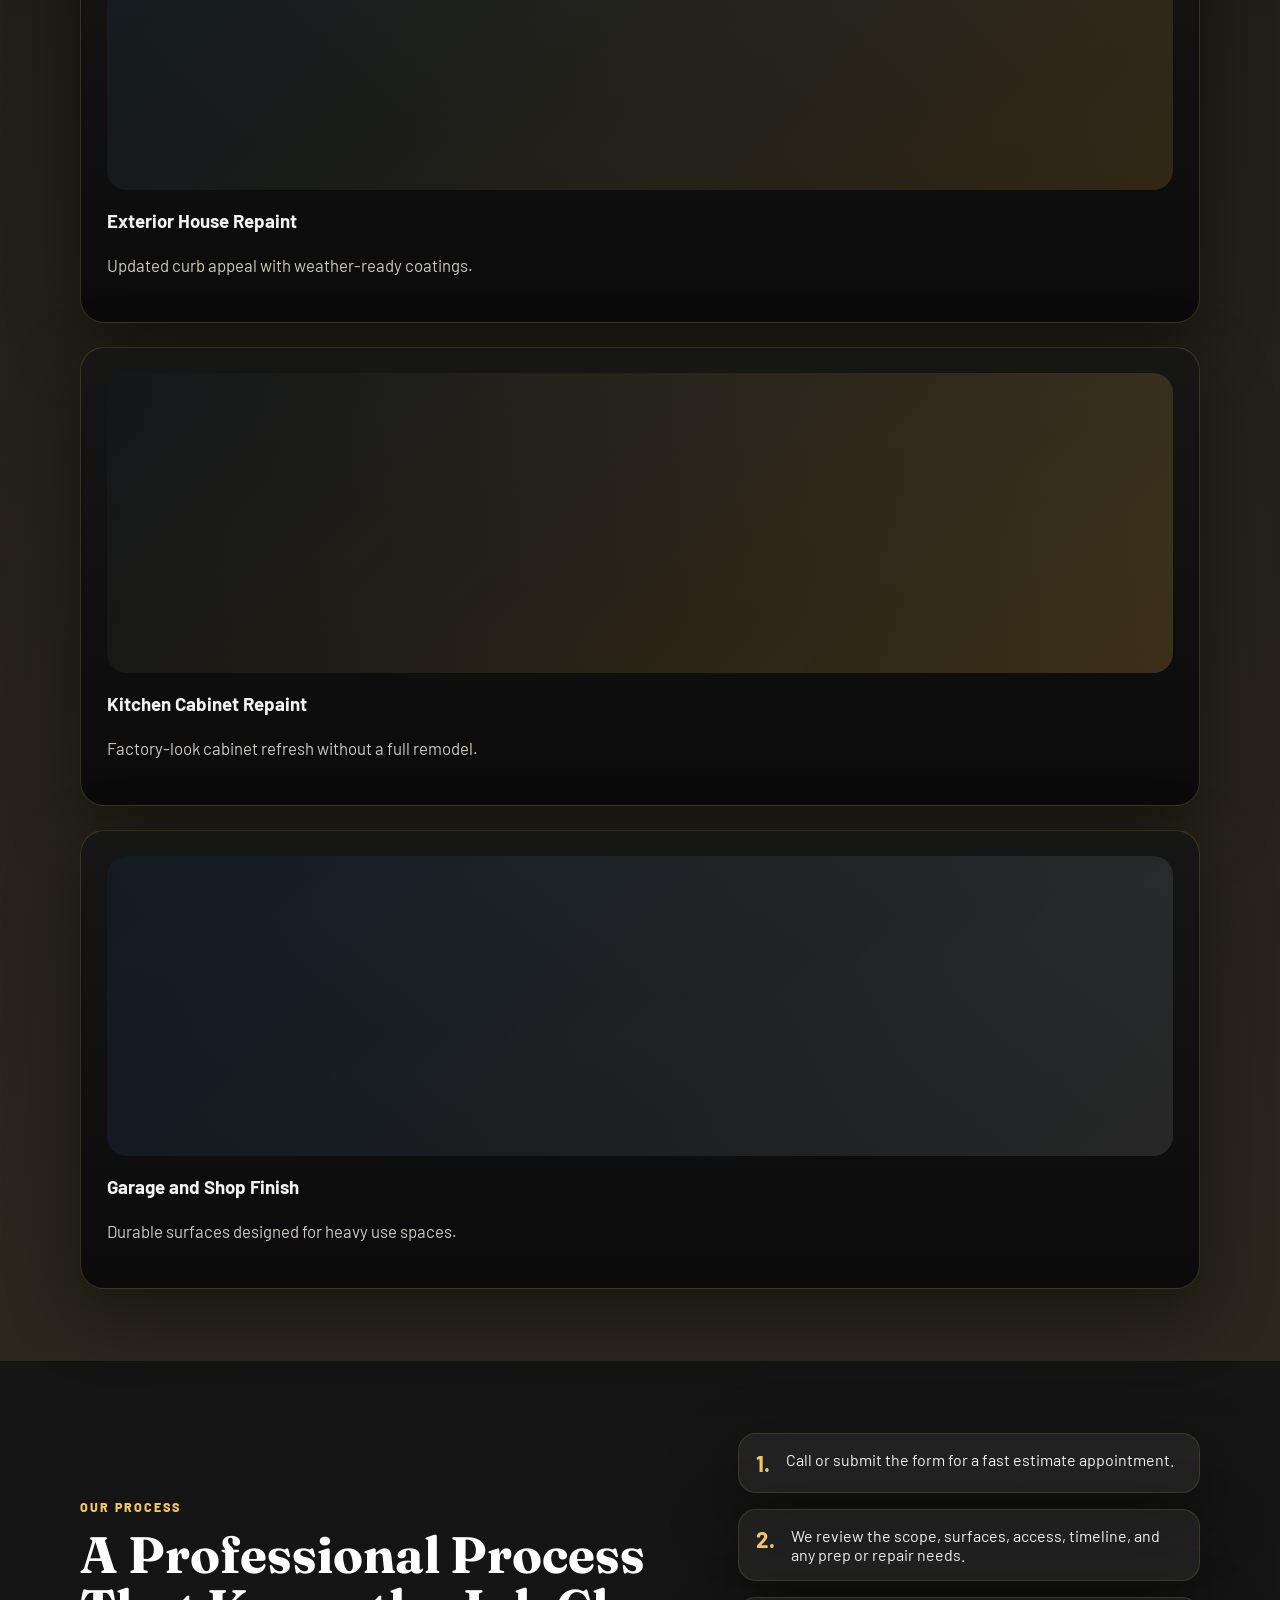
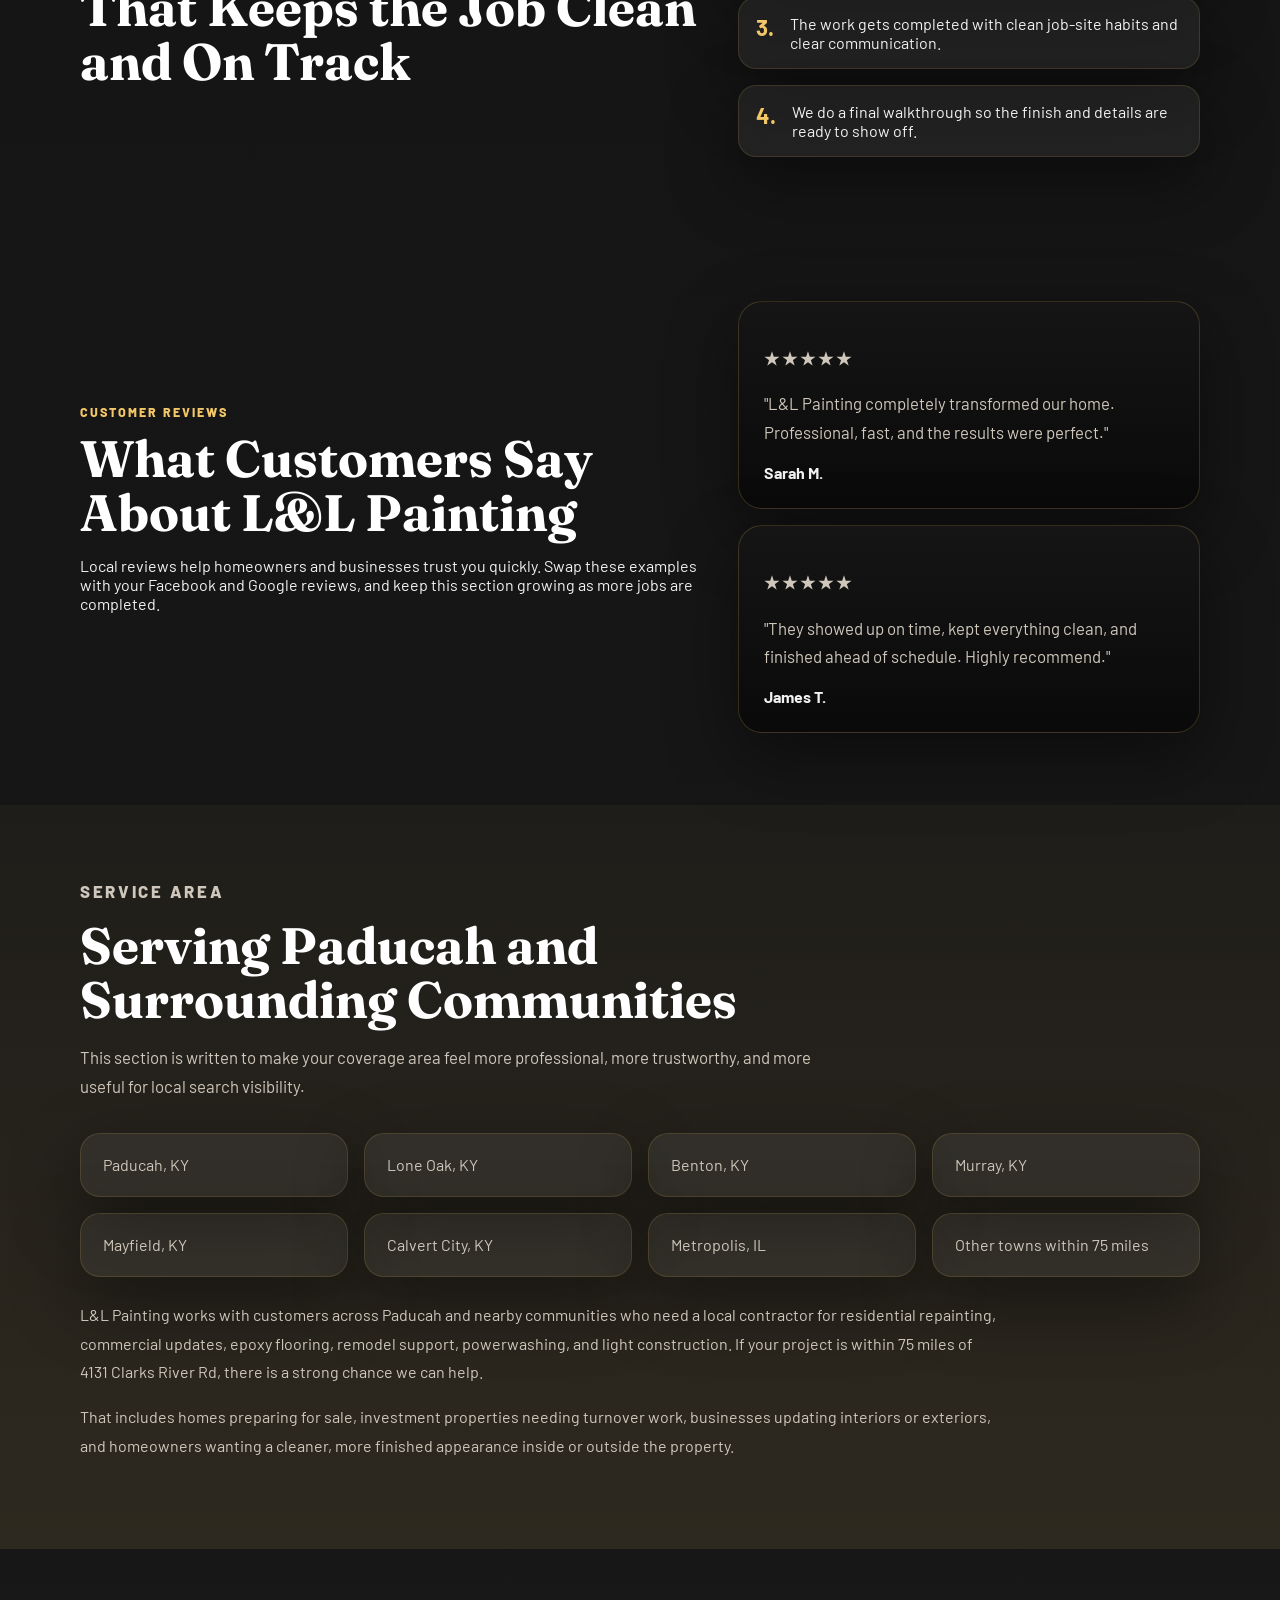
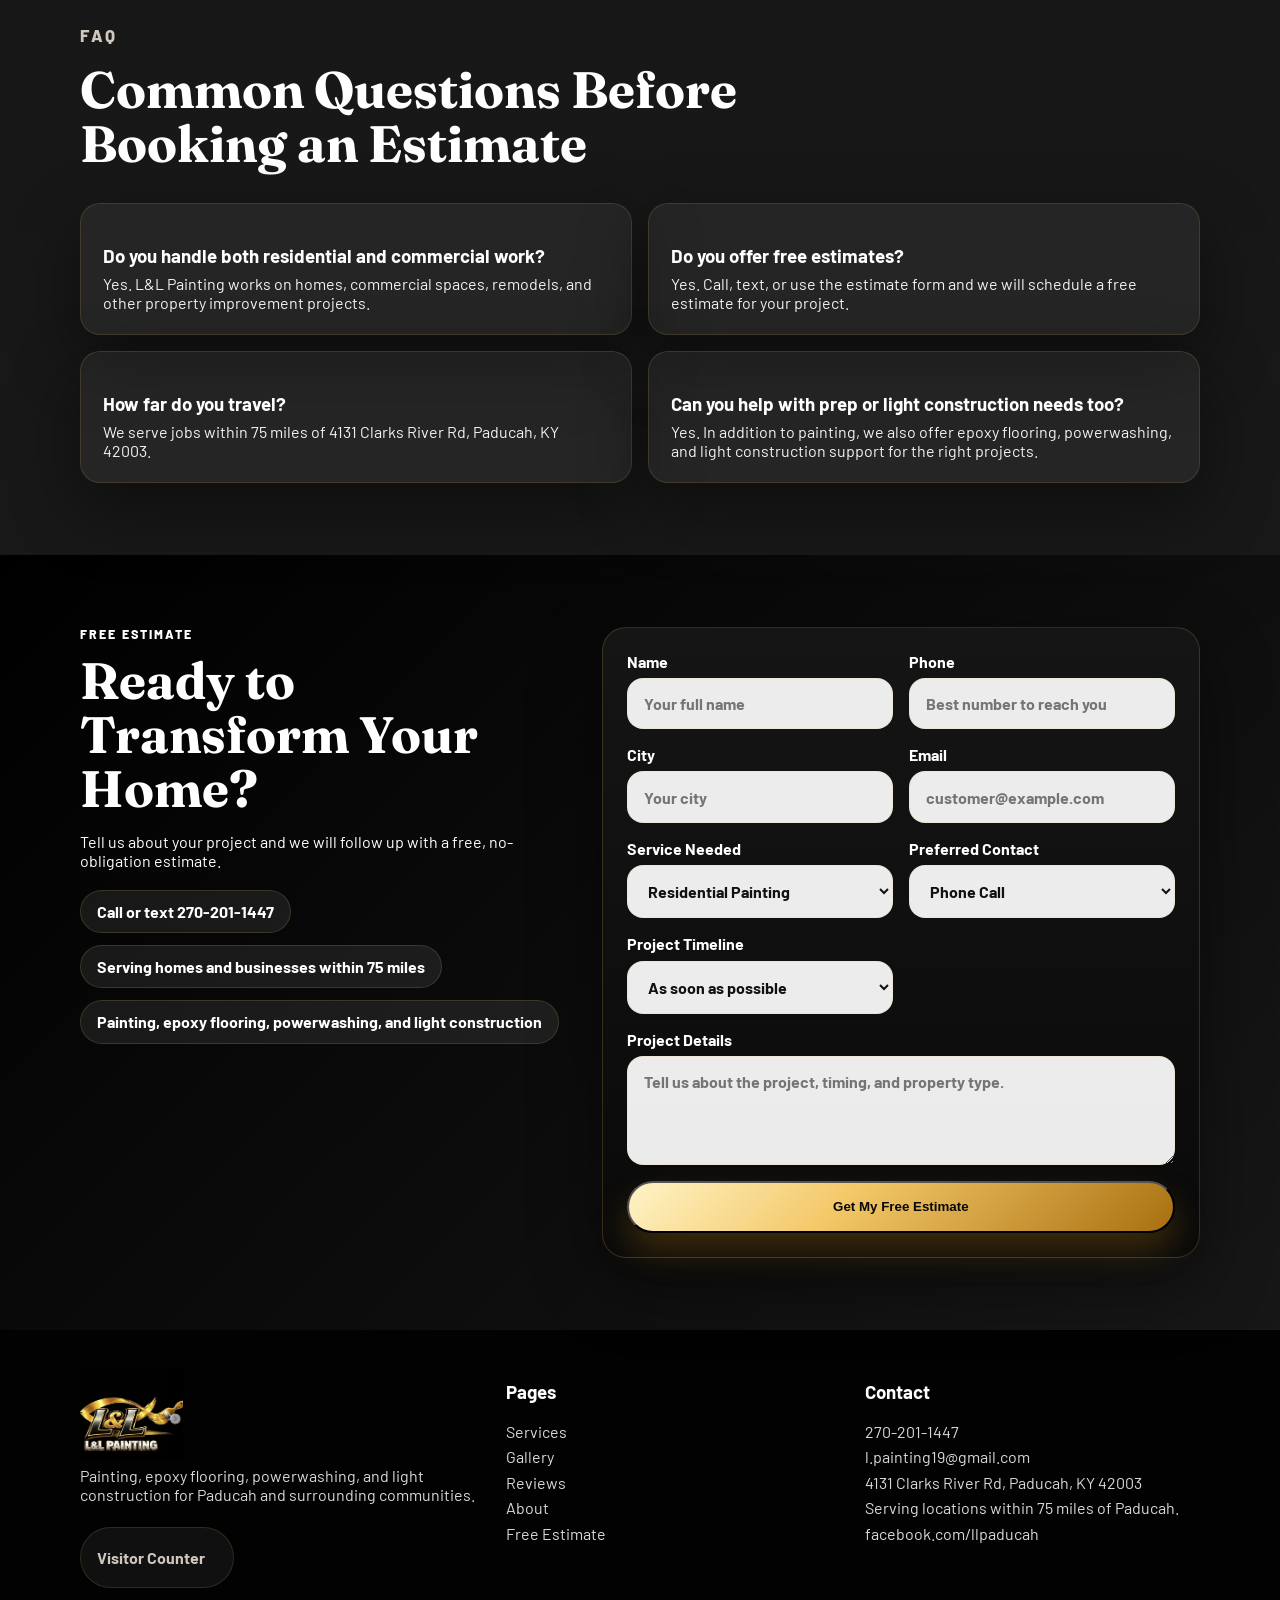
==== commit 16cfef15: "Add files via upload" ====
--- a/index.html
+++ b/index.html
@@ -396,6 +396,10 @@
             <img class="brand-logo brand-logo-footer" src="logo.png" alt="L&amp;L Painting logo">
           </a>
           <p>Painting, epoxy flooring, powerwashing, and light construction for Paducah and surrounding communities.</p>
+          <div class="visitor-counter">
+            <span>Visitor Counter</span>
+            <div class="counterapi"></div>
+          </div>
         </div>
         <div>
           <h3>Pages</h3>
@@ -421,6 +425,7 @@
     <a href="sms:+12702011447">Text Quote</a>
     <a href="estimate.html">Free Estimate</a>
   </div>
+  <script src="https://counterapi.com/c.js?ns=ll-painting-website-6jl02rb5g-maxmike93s-projects.vercel.app" async></script>
   <script src="script.js"></script>
 </body>
 </html>
--- a/styles.css
+++ b/styles.css
@@ -594,6 +594,23 @@
 .site-footer p {
   display: block;
   margin: 0.4rem 0;
+}
+
+.visitor-counter {
+  display: inline-flex;
+  align-items: center;
+  gap: 0.75rem;
+  margin-top: 1rem;
+  padding: 0.85rem 1rem;
+  border-radius: 999px;
+  background: rgba(255, 255, 255, 0.06);
+  border: 1px solid rgba(243, 199, 102, 0.14);
+  color: var(--muted);
+  font-weight: 700;
+}
+
+.counterapi {
+  min-height: 32px;
 }
 
 .mobile-cta {
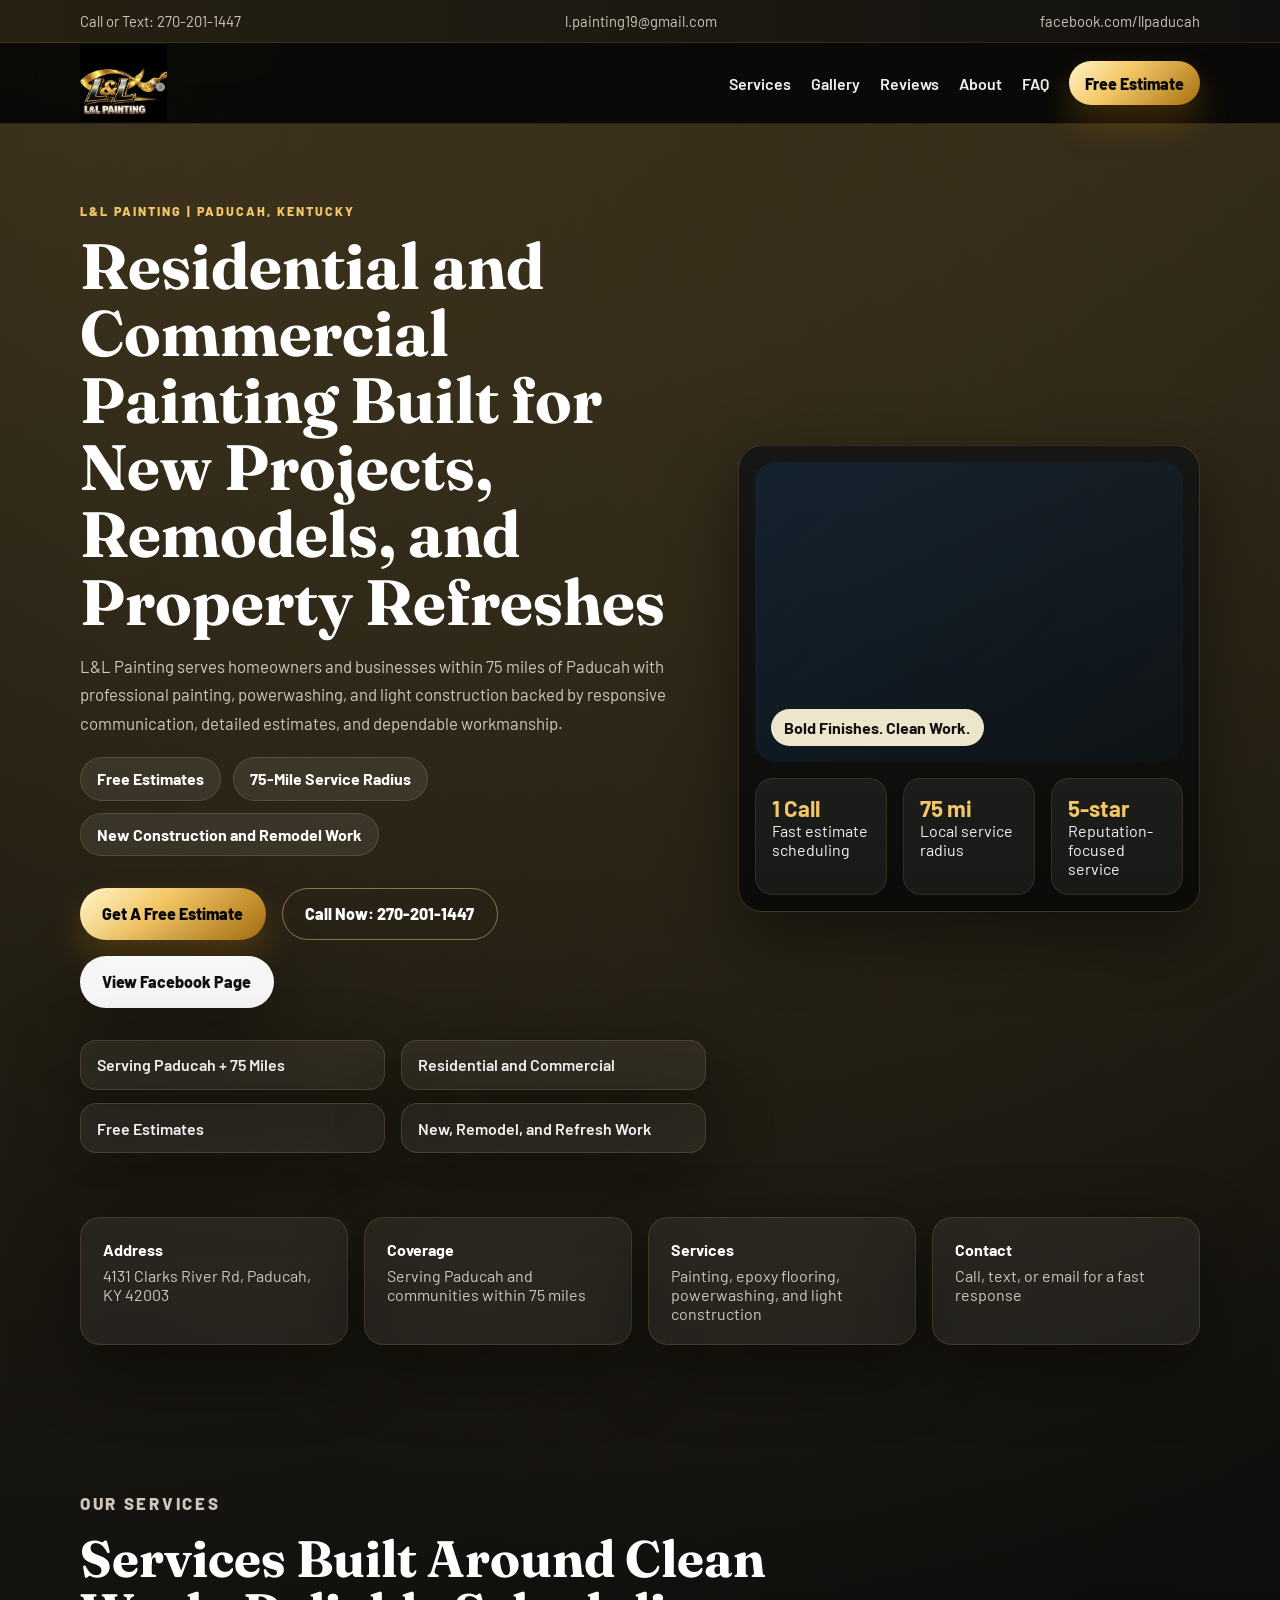
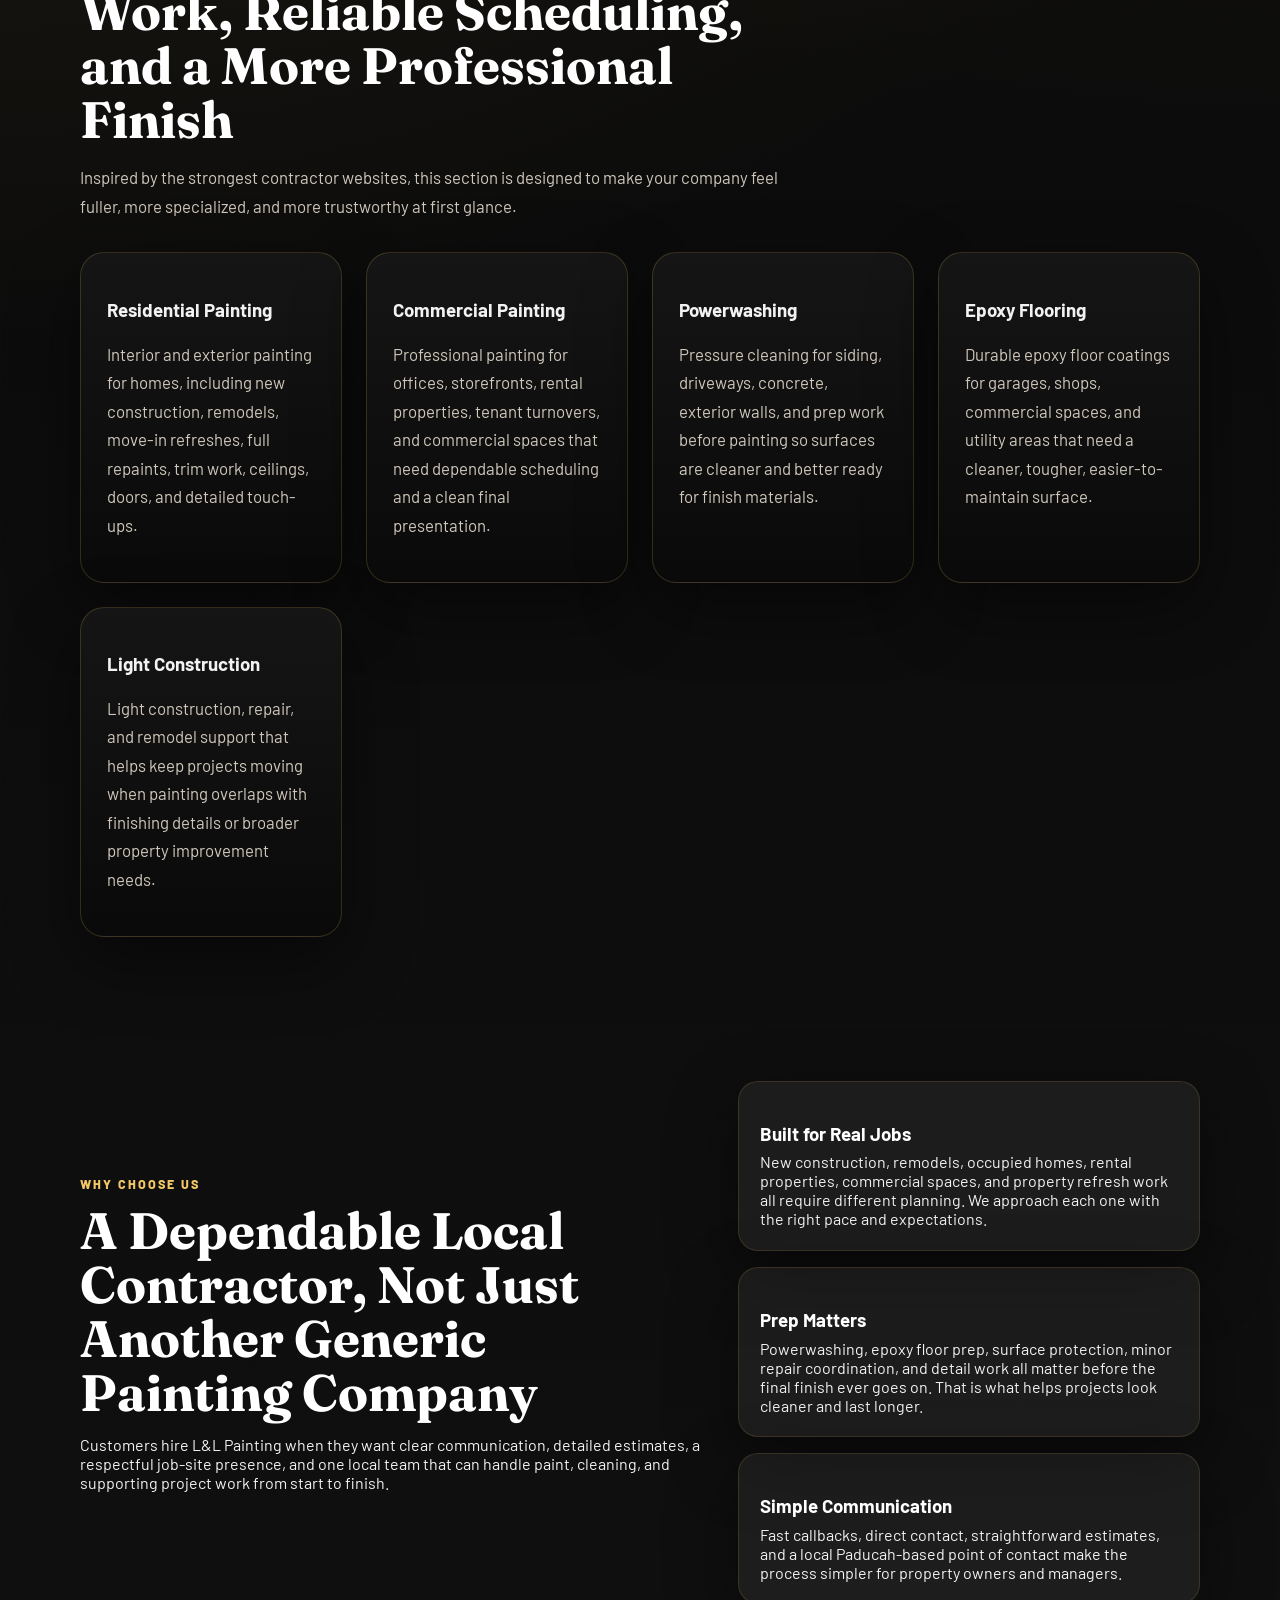
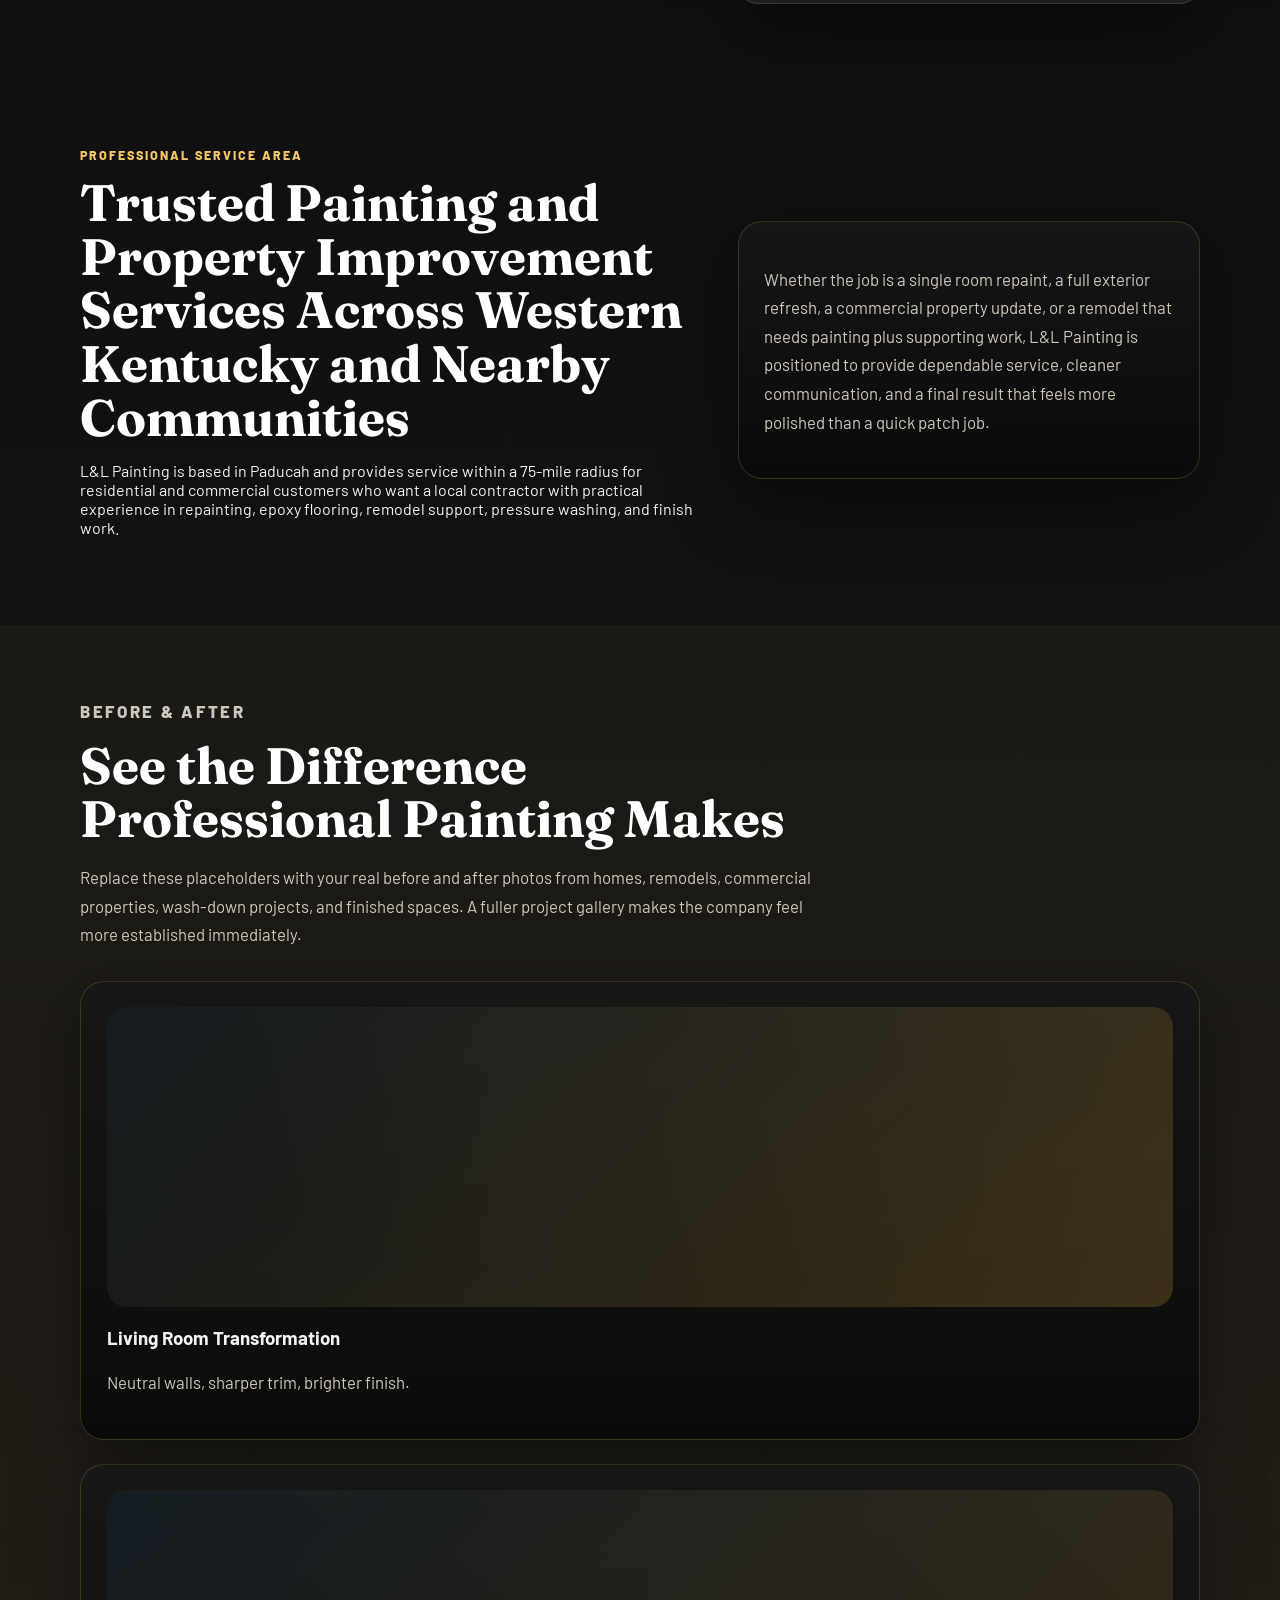
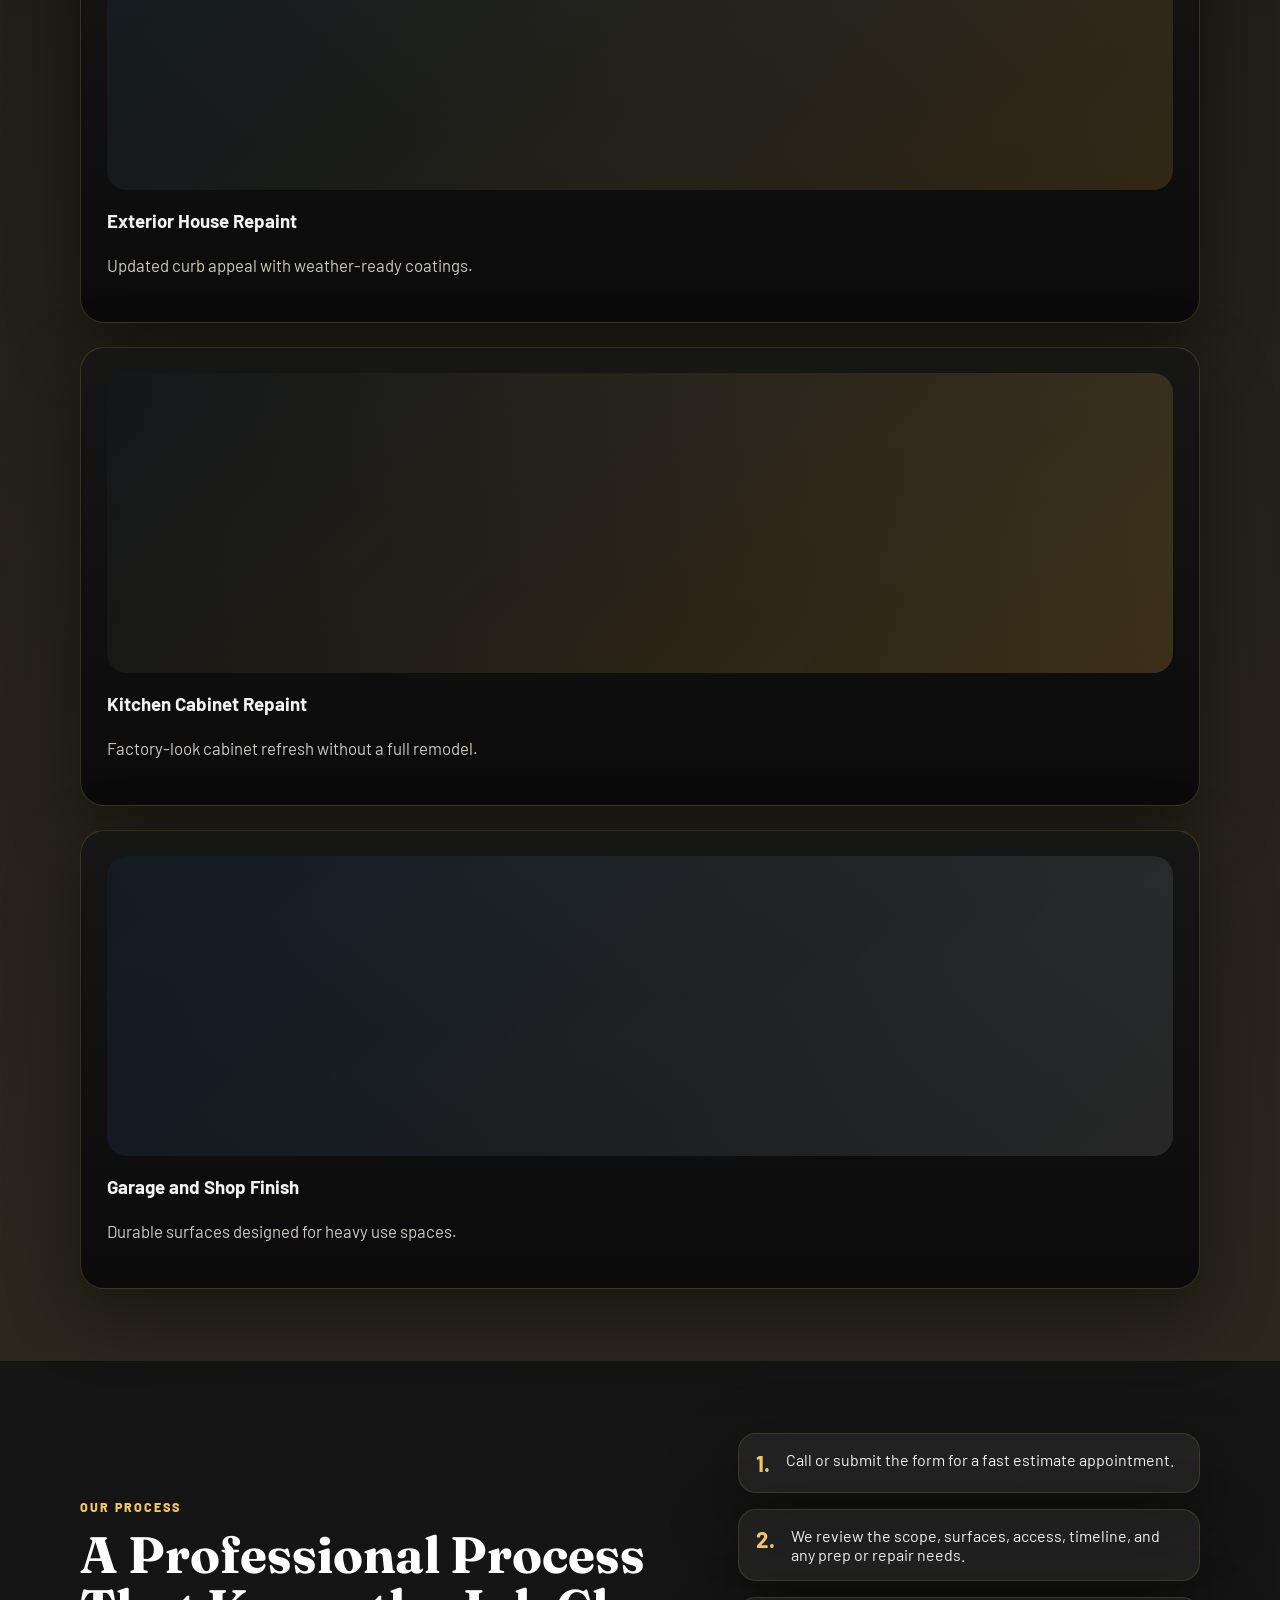
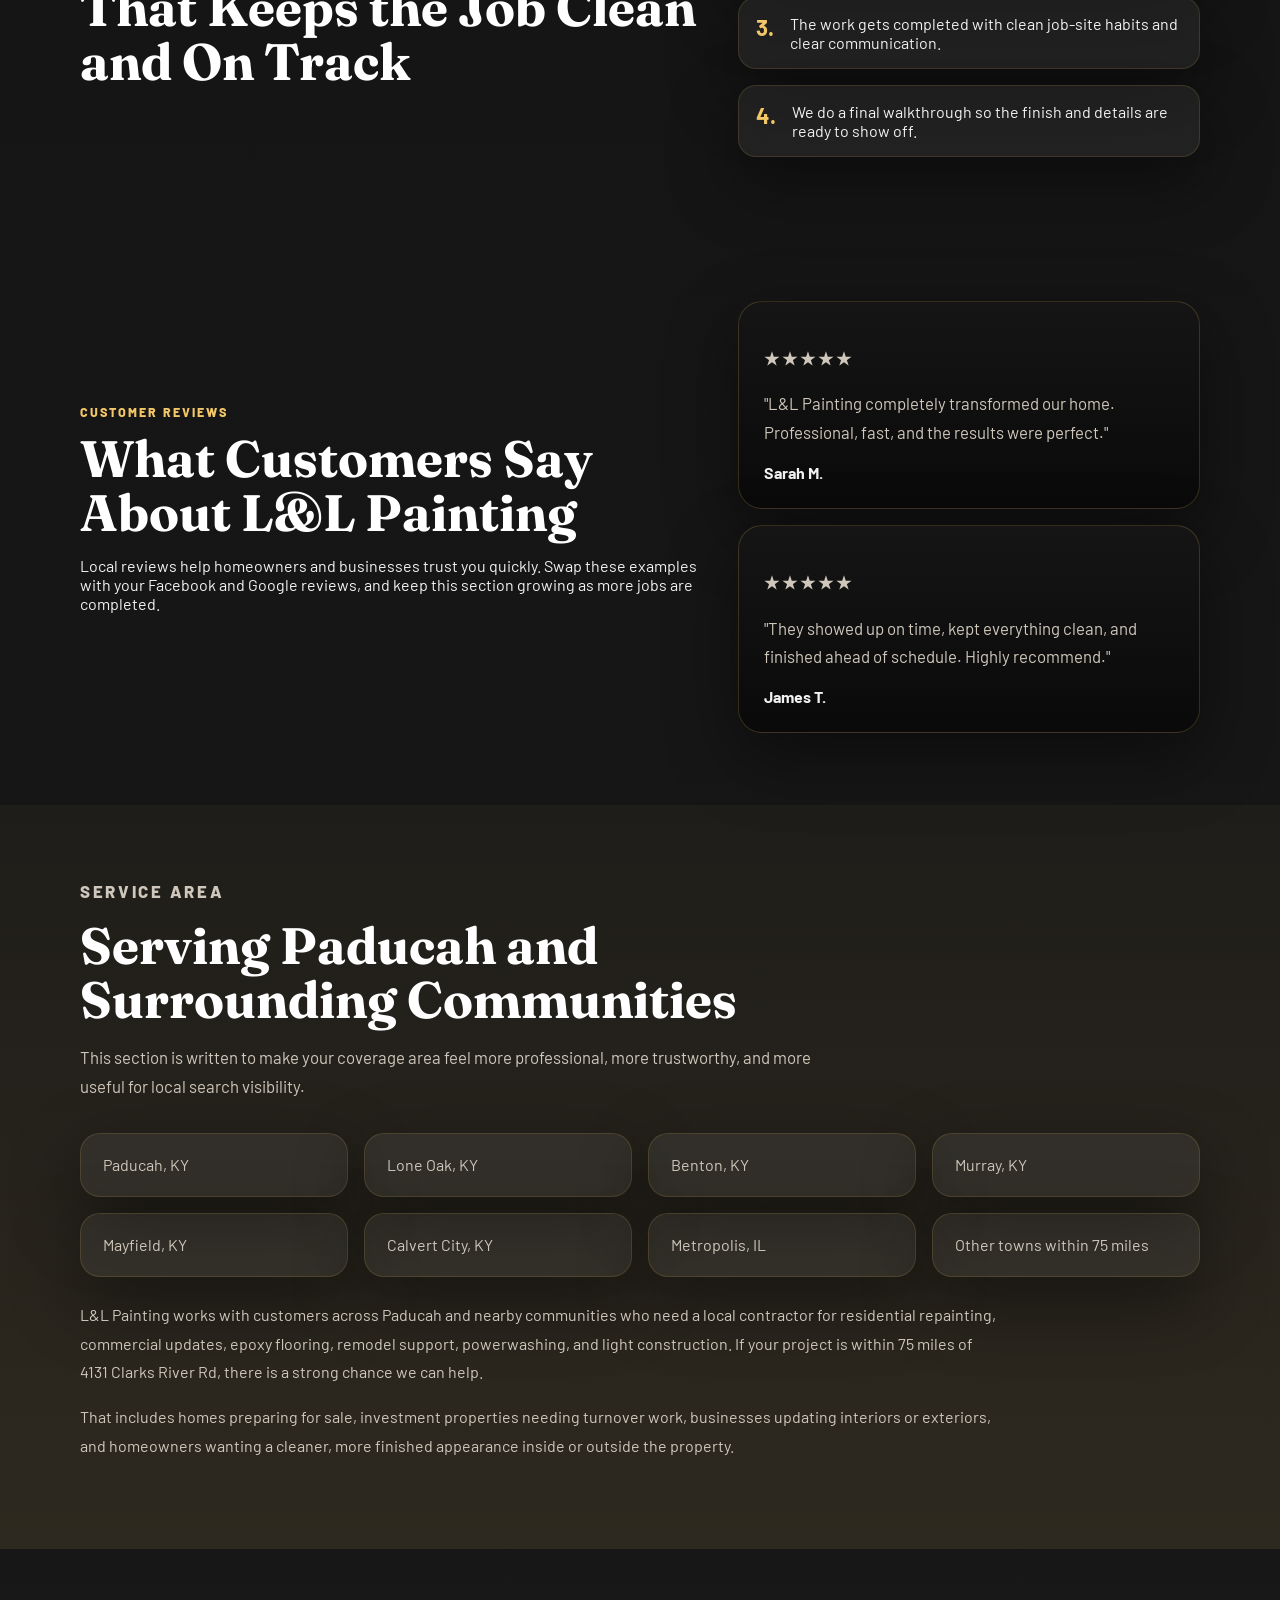
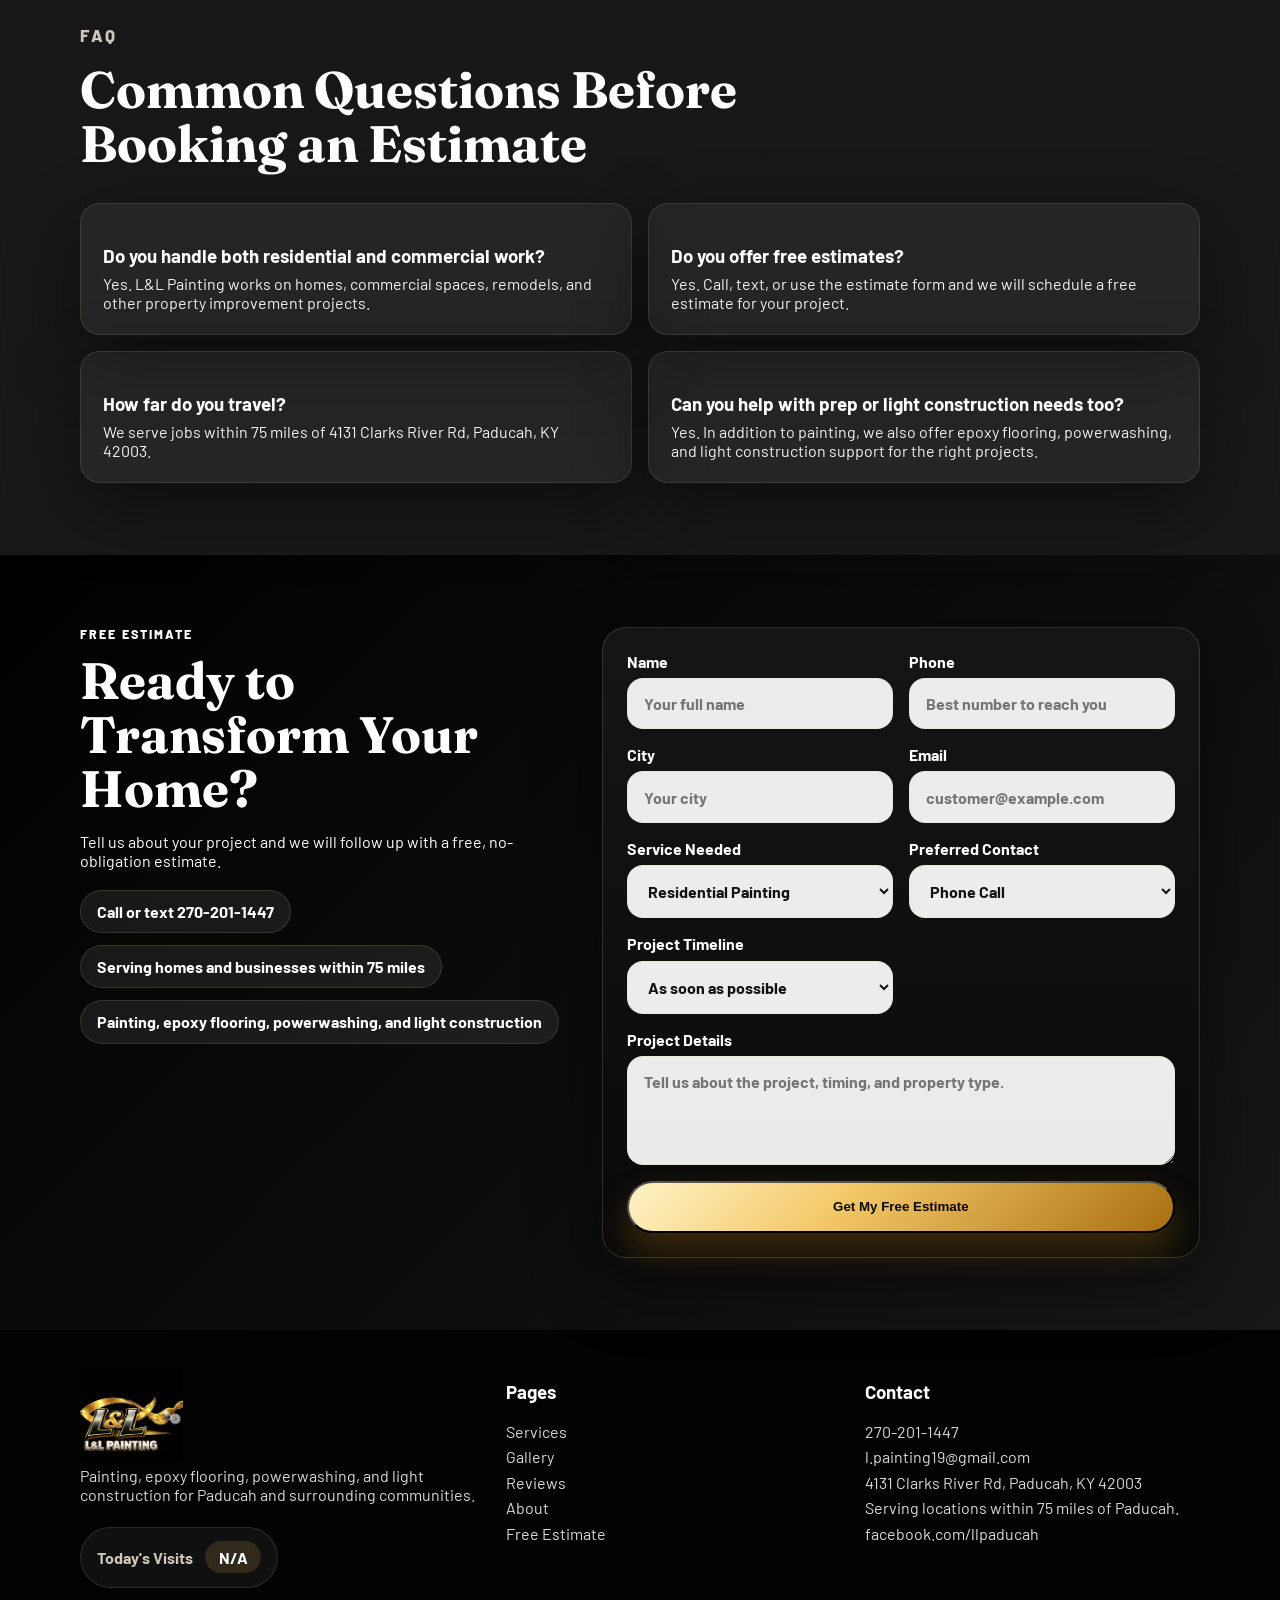
==== commit cde7c025: "Add files via upload" ====
--- a/index.html
+++ b/index.html
@@ -397,8 +397,8 @@
           </a>
           <p>Painting, epoxy flooring, powerwashing, and light construction for Paducah and surrounding communities.</p>
           <div class="visitor-counter">
-            <span>Visitor Counter</span>
-            <div class="counterapi"></div>
+            <span>Today's Visits</span>
+            <span class="visitor-counter-value" aria-live="polite">...</span>
           </div>
         </div>
         <div>
@@ -425,7 +425,6 @@
     <a href="sms:+12702011447">Text Quote</a>
     <a href="estimate.html">Free Estimate</a>
   </div>
-  <script src="https://counterapi.com/c.js?ns=ll-painting-website-6jl02rb5g-maxmike93s-projects.vercel.app" async></script>
   <script src="script.js"></script>
 </body>
 </html>
--- a/styles.css
+++ b/styles.css
@@ -609,8 +609,16 @@
   font-weight: 700;
 }
 
-.counterapi {
+.visitor-counter-value {
+  display: inline-flex;
+  align-items: center;
+  justify-content: center;
+  min-width: 52px;
   min-height: 32px;
+  padding: 0 0.85rem;
+  border-radius: 999px;
+  background: rgba(243, 199, 102, 0.14);
+  color: var(--white);
 }
 
 .mobile-cta {
